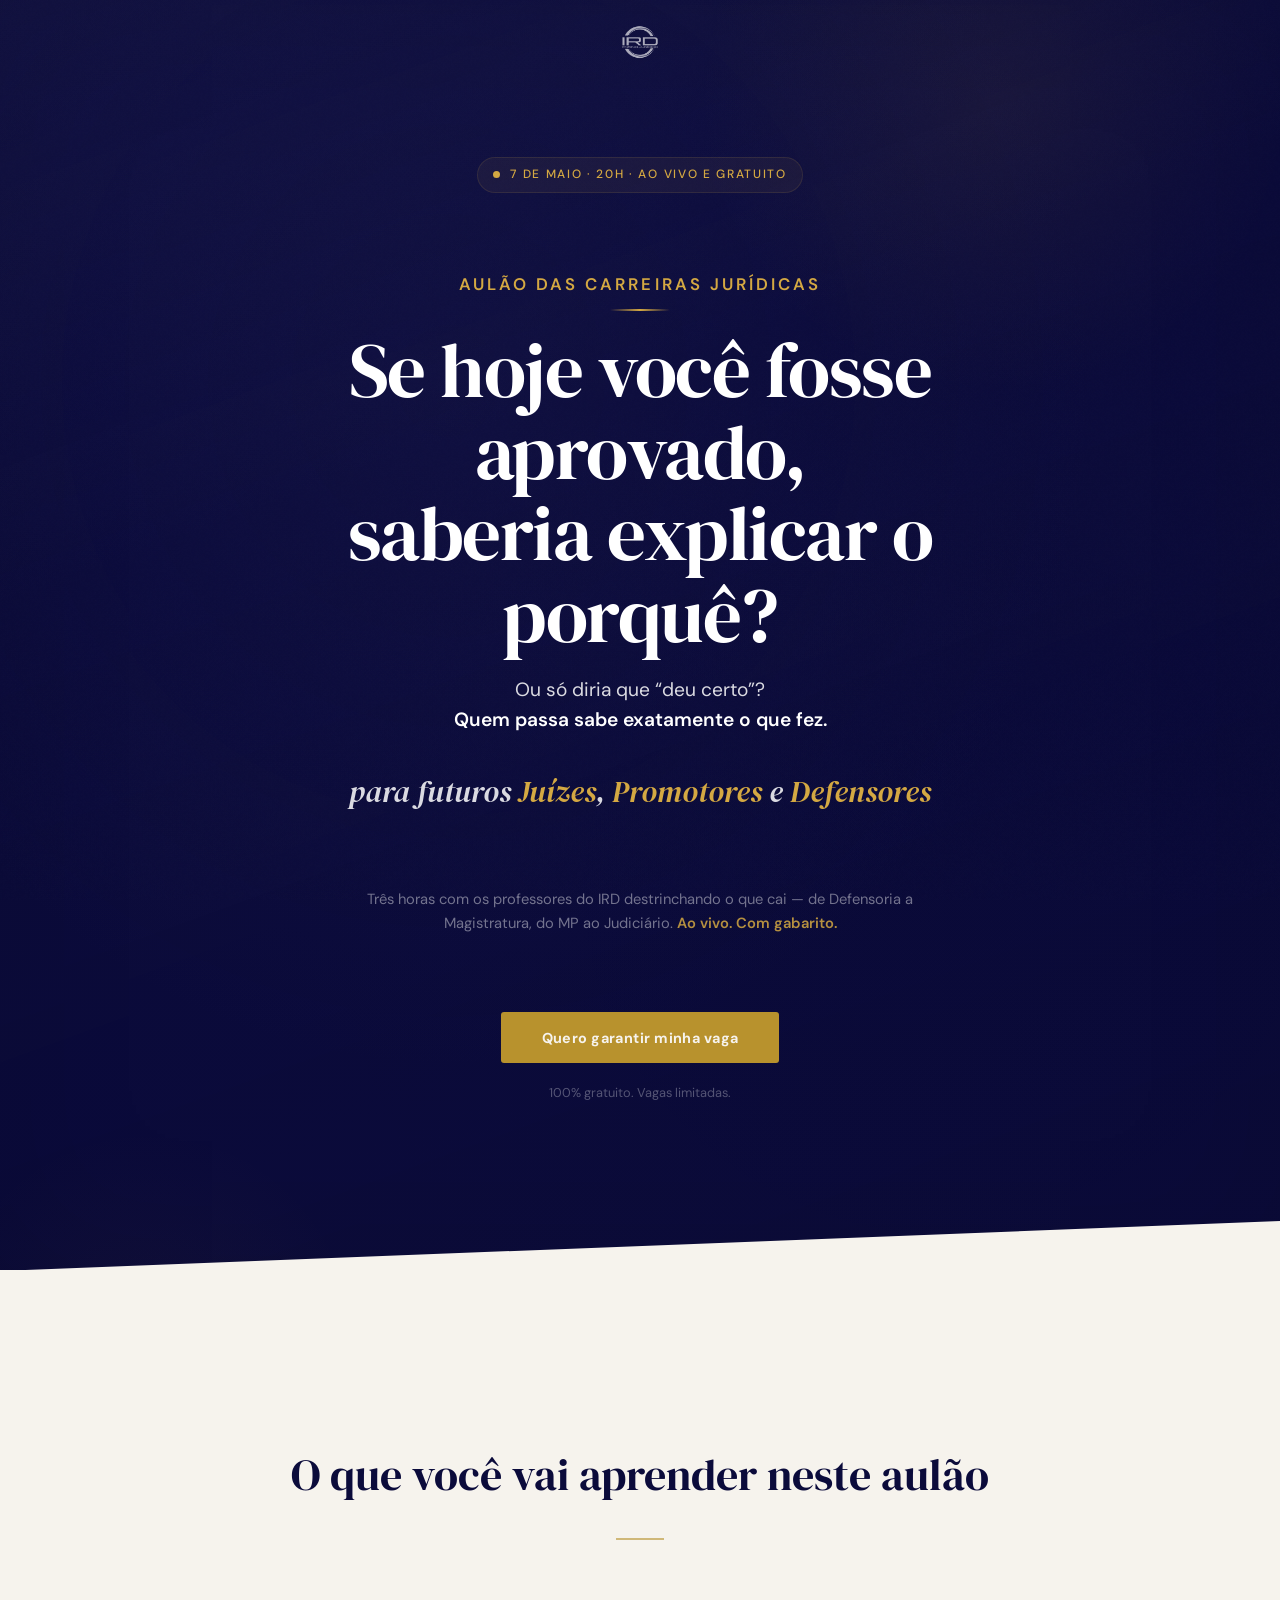
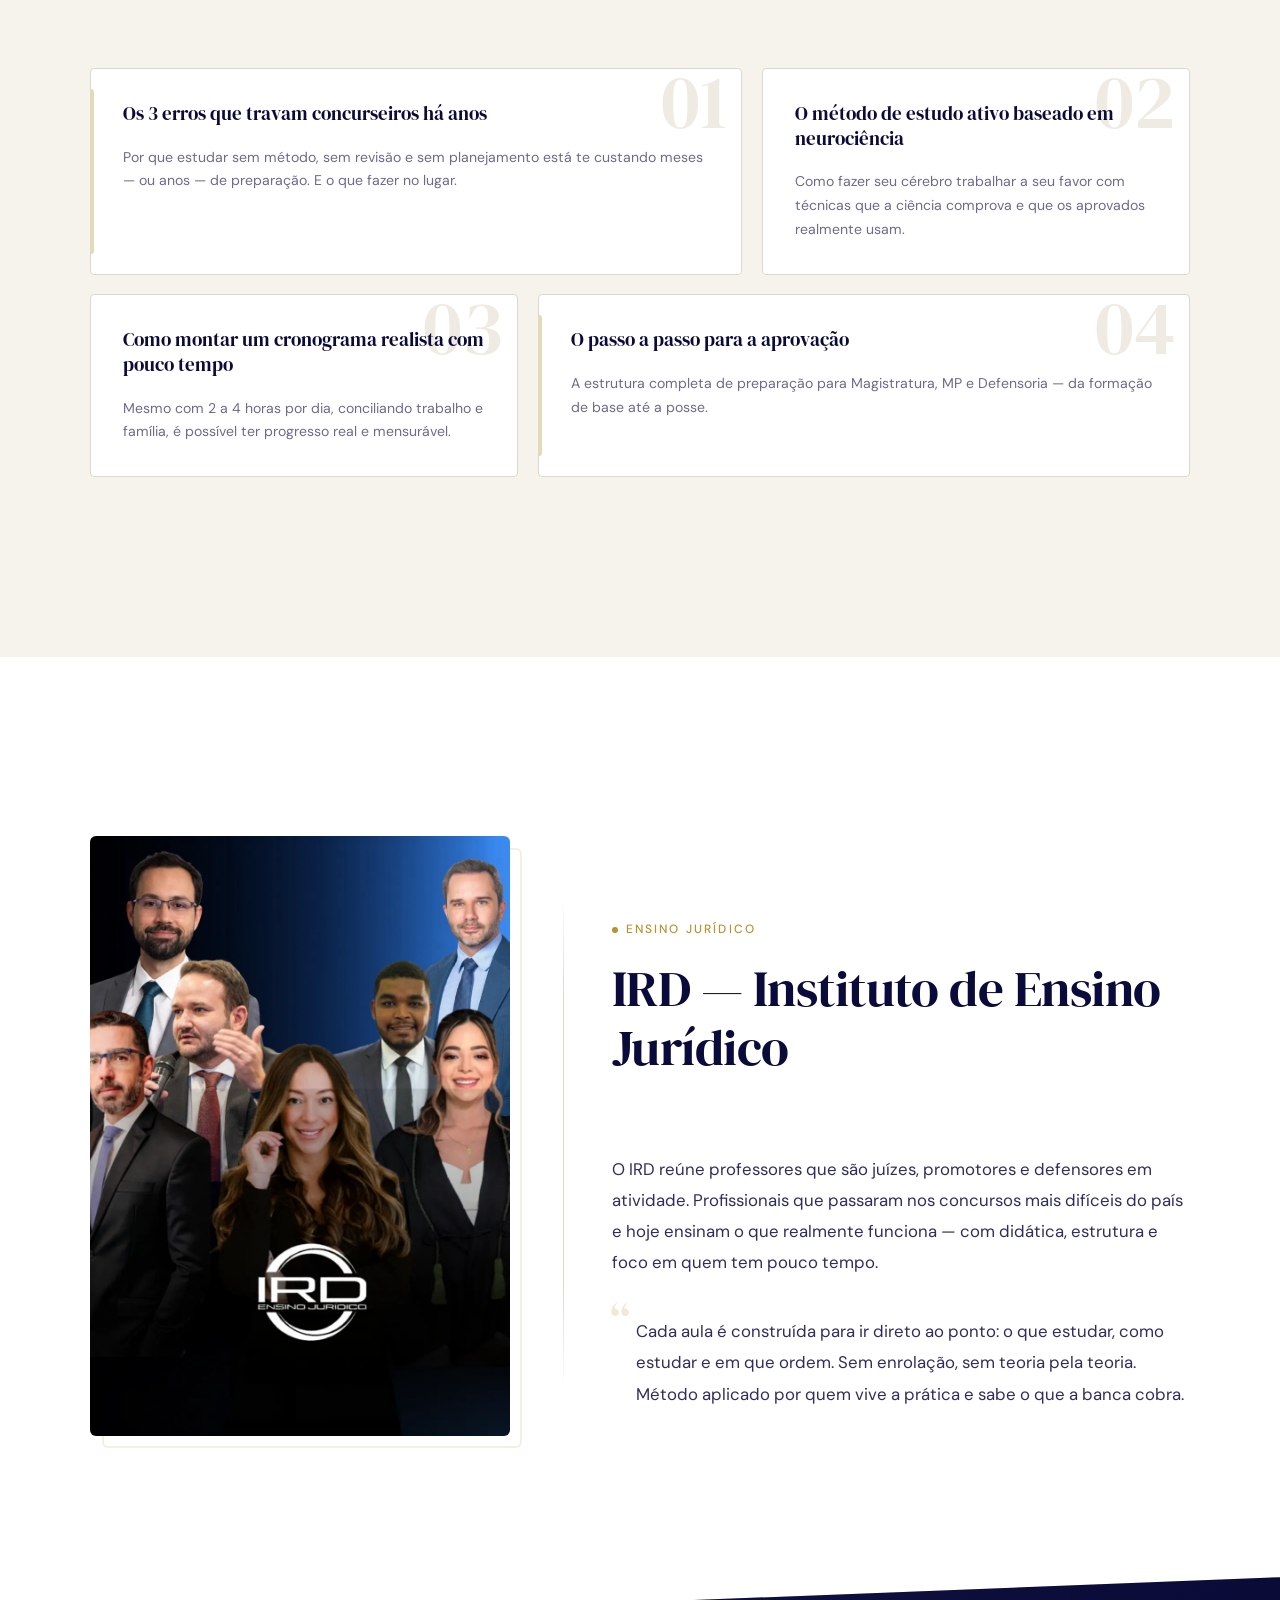
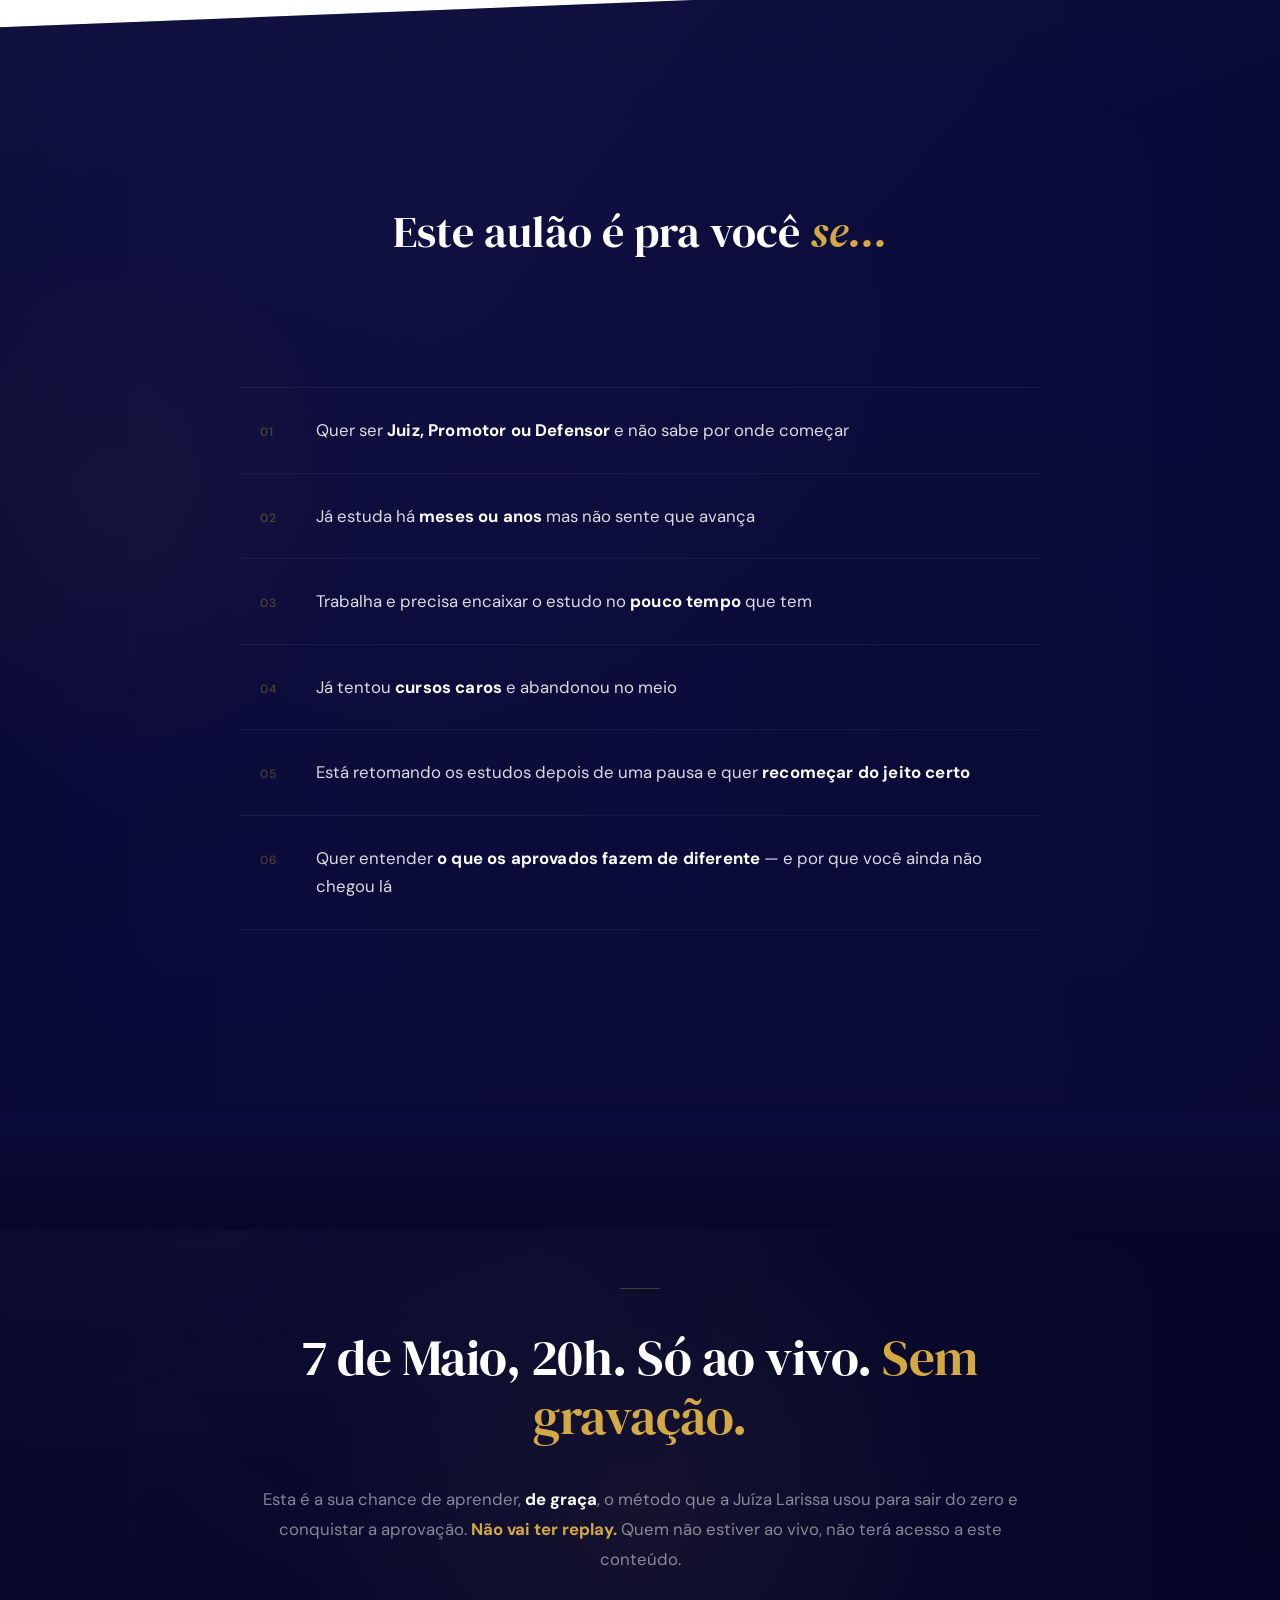
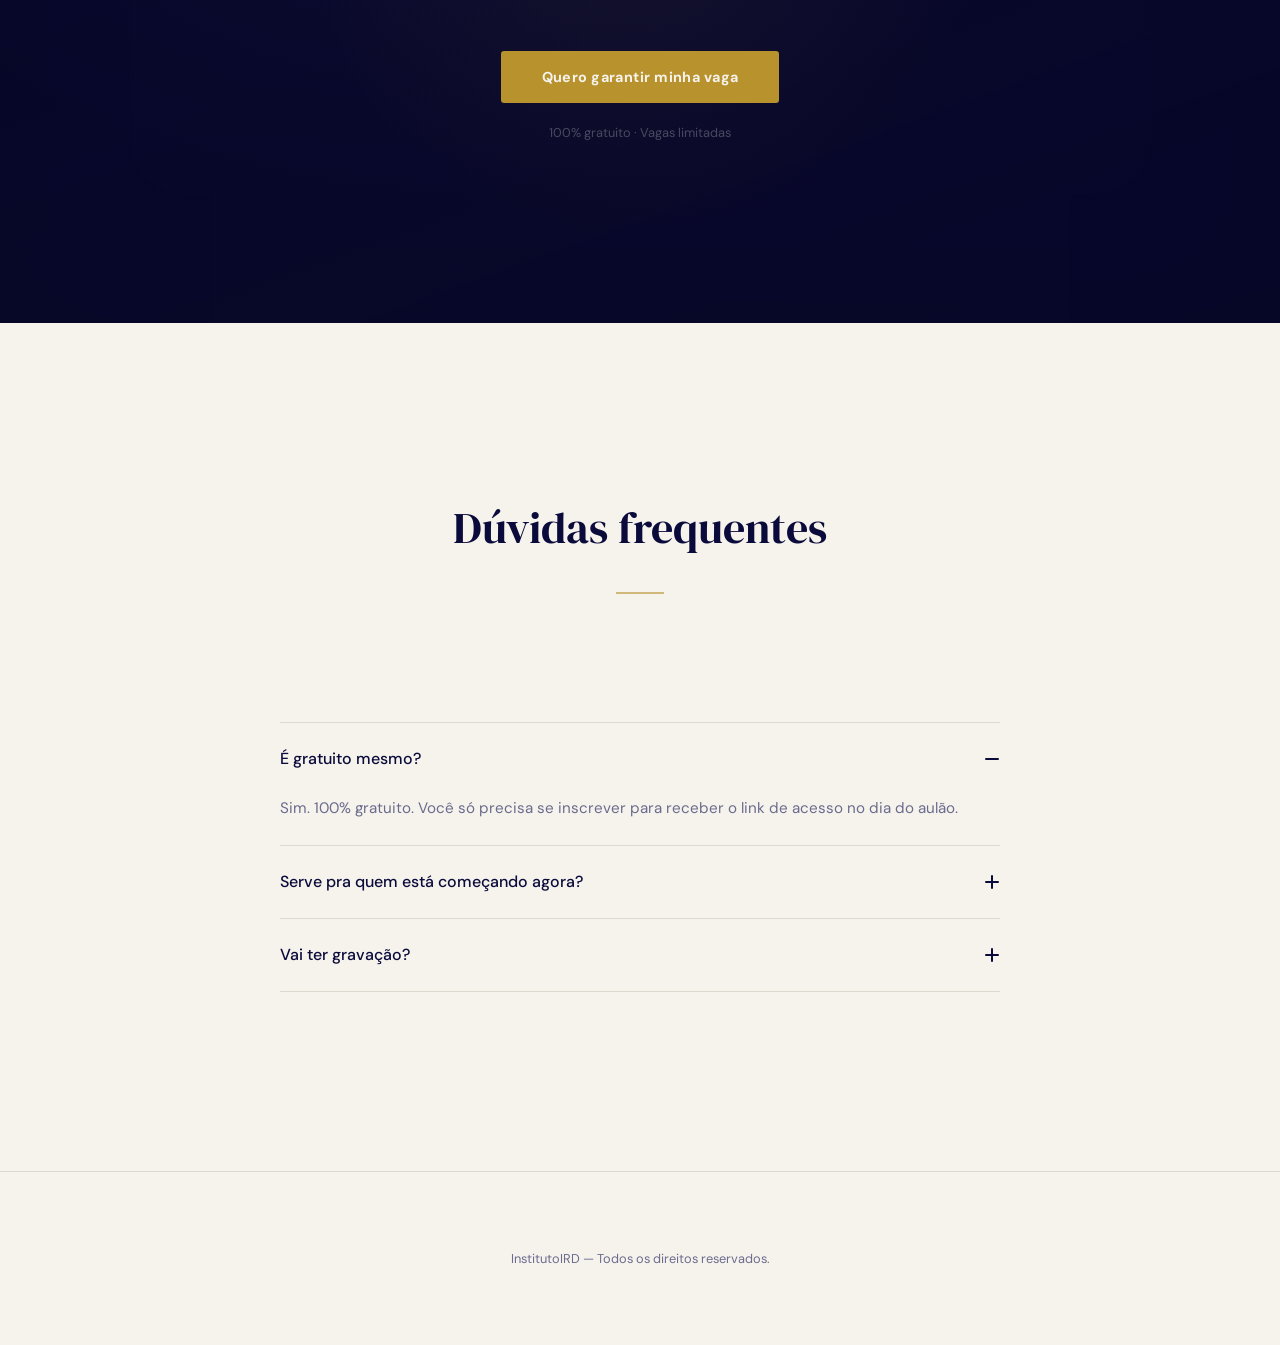
==== lp-aulao/index.html @ 23a6e1e1 "Renomeia aulao para 'Aulao das Carreiras Juridicas' e reescreve hero com copy provocativa" ====
<!DOCTYPE html>
<html lang="pt-BR">
<head>
  <meta charset="UTF-8">
  <meta name="viewport" content="width=device-width, initial-scale=1.0">
  <title>Aulão ao Vivo — Os 3 Erros que Travam sua Aprovação | IRD</title>
  <meta name="description" content="Aula ao vivo e gratuita com a Juíza Larissa Ribeiro. Descubra o método de estudo que te coloca no caminho da aprovação na Magistratura, MP e Defensoria.">

  <link rel="preconnect" href="https://fonts.googleapis.com">
  <link rel="preconnect" href="https://fonts.gstatic.com" crossorigin>
  <link rel="dns-prefetch" href="//connect.facebook.net">
  <link href="https://fonts.googleapis.com/css2?family=DM+Sans:opsz,wght@9..40,400;9..40,500;9..40,700&family=DM+Serif+Display&display=swap" rel="stylesheet">
  <link rel="stylesheet" href="style.css">
</head>
<body>

  <!-- Scroll progress bar -->
  <div class="scroll-progress" aria-hidden="true"></div>

  <!-- ========== HEADER ========== -->
  <header class="header">
    <div class="header__inner">
      <img src="logo.webp" alt="IRD Ensino Jurídico" class="header__logo" width="120" height="40">
    </div>
  </header>

  <!-- ========== HERO ========== -->
  <section class="hero" id="hero">
    <div class="hero__glow" aria-hidden="true"></div>
    <div class="hero__glow hero__glow--b" aria-hidden="true"></div>
    <div class="hero__inner">
      <div class="hero__content">
        <div class="hero__badge">
          <span class="hero__badge-live" aria-hidden="true"></span>
          7 de Maio &middot; 20h &middot; Ao vivo e gratuito
        </div>

        <p class="hero__pre">Aulão das Carreiras Jurídicas</p>
        <h1 class="hero__headline">Se hoje você fosse aprovado,<br>saberia explicar o porquê?</h1>
        <p class="hero__sub">Ou só diria que &ldquo;deu certo&rdquo;?<br><strong>Quem passa sabe exatamente o que fez.</strong></p>
        <p class="hero__careers">para futuros <strong>Juízes</strong>, <strong>Promotores</strong> e <strong>Defensores</strong></p>

        <p class="hero__promise">Três horas com os professores do IRD destrinchando o que cai — de Defensoria a Magistratura, do MP ao Judiciário. <strong>Ao vivo. Com gabarito.</strong></p>

        <div class="hero__cta-area">
          <button type="button" class="btn-cta" data-open-popup>Quero garantir minha vaga</button>
          <p class="hero__guarantee">100% gratuito. Vagas limitadas.</p>
        </div>
      </div>
    </div>
    <div class="hero__angle" aria-hidden="true"></div>
  </section>

  <!-- ========== O QUE VOCE VAI DESCOBRIR ========== -->
  <section class="descobrir" id="descobrir">
    <div class="descobrir__inner">
      <h2 class="descobrir__title js-reveal">O que você vai aprender neste aulão</h2>

      <div class="descobrir__grid">
        <article class="descobrir__card js-reveal" style="--delay:0s">
          <span class="descobrir__num" aria-hidden="true">01</span>
          <h3 class="descobrir__card-title">Os 3 erros que travam concurseiros há anos</h3>
          <p>Por que estudar sem método, sem revisão e sem planejamento está te custando meses — ou anos — de preparação. E o que fazer no lugar.</p>
        </article>

        <article class="descobrir__card js-reveal" style="--delay:.1s">
          <span class="descobrir__num" aria-hidden="true">02</span>
          <h3 class="descobrir__card-title">O método de estudo ativo baseado em neurociência</h3>
          <p>Como fazer seu cérebro trabalhar a seu favor com técnicas que a ciência comprova e que os aprovados realmente usam.</p>
        </article>

        <article class="descobrir__card js-reveal" style="--delay:.15s">
          <span class="descobrir__num" aria-hidden="true">03</span>
          <h3 class="descobrir__card-title">Como montar um cronograma realista com pouco tempo</h3>
          <p>Mesmo com 2 a 4 horas por dia, conciliando trabalho e família, é possível ter progresso real e mensurável.</p>
        </article>

        <article class="descobrir__card js-reveal" style="--delay:.25s">
          <span class="descobrir__num" aria-hidden="true">04</span>
          <h3 class="descobrir__card-title">O passo a passo para a aprovação</h3>
          <p>A estrutura completa de preparação para Magistratura, MP e Defensoria — da formação de base até a posse.</p>
        </article>
      </div>
    </div>
  </section>

  <!-- ========== PLATAFORMA IRD ========== -->
  <section class="autora" id="plataforma">
    <div class="autora__inner">
      <div class="autora__image-wrap autora__image-wrap--landscape js-reveal">
        <div class="autora__frame autora__frame--landscape" aria-hidden="true"></div>
        <img src="professores.webp" alt="Equipe de professores do IRD Ensino Jurídico" width="800" height="600" loading="lazy" decoding="async">
      </div>
      <div class="autora__content">
        <p class="autora__label js-reveal" style="--delay:.1s">
          <span class="autora__label-dot" aria-hidden="true"></span>
          Ensino Jurídico
        </p>
        <h2 class="autora__title js-reveal" style="--delay:.15s">IRD &mdash; Instituto de Ensino Jurídico</h2>
        <p class="autora__text js-reveal" style="--delay:.2s">O IRD reúne professores que são juízes, promotores e defensores em atividade. Profissionais que passaram nos concursos mais difíceis do país e hoje ensinam o que realmente funciona &mdash; com didática, estrutura e foco em quem tem pouco tempo.</p>
        <p class="autora__text autora__text--quote js-reveal" style="--delay:.3s">Cada aula é construída para ir direto ao ponto: o que estudar, como estudar e em que ordem. Sem enrolação, sem teoria pela teoria. Método aplicado por quem vive a prática e sabe o que a banca cobra.</p>
      </div>
    </div>
  </section>

  <!-- ========== PARA QUEM E ========== -->
  <section class="paraquem" id="paraquem">
    <div class="paraquem__glow" aria-hidden="true"></div>
    <div class="paraquem__inner">
      <h2 class="paraquem__title js-reveal">Este aulão é pra você <em>se...</em></h2>

      <div class="paraquem__list">
        <div class="paraquem__item js-reveal" style="--delay:0s">
          <span class="paraquem__num">01</span>
          <p>Quer ser <strong>Juiz, Promotor ou Defensor</strong> e não sabe por onde começar</p>
        </div>
        <div class="paraquem__item js-reveal" style="--delay:.08s">
          <span class="paraquem__num">02</span>
          <p>Já estuda há <strong>meses ou anos</strong> mas não sente que avança</p>
        </div>
        <div class="paraquem__item js-reveal" style="--delay:.16s">
          <span class="paraquem__num">03</span>
          <p>Trabalha e precisa encaixar o estudo no <strong>pouco tempo</strong> que tem</p>
        </div>
        <div class="paraquem__item js-reveal" style="--delay:.24s">
          <span class="paraquem__num">04</span>
          <p>Já tentou <strong>cursos caros</strong> e abandonou no meio</p>
        </div>
        <div class="paraquem__item js-reveal" style="--delay:.32s">
          <span class="paraquem__num">05</span>
          <p>Está retomando os estudos depois de uma pausa e quer <strong>recomeçar do jeito certo</strong></p>
        </div>
        <div class="paraquem__item js-reveal" style="--delay:.4s">
          <span class="paraquem__num">06</span>
          <p>Quer entender <strong>o que os aprovados fazem de diferente</strong> &mdash; e por que você ainda não chegou lá</p>
        </div>
      </div>
    </div>
  </section>

  <!-- ========== CTA FINAL ========== -->
  <section class="ctafinal" id="ctafinal">
    <div class="ctafinal__gradient" aria-hidden="true"></div>
    <div class="ctafinal__glow" aria-hidden="true"></div>
    <div class="ctafinal__inner">
      <div class="ctafinal__line" aria-hidden="true"></div>
      <h2 class="ctafinal__headline js-reveal">7 de Maio, 20h. Só ao vivo. <span>Sem gravação.</span></h2>
      <p class="ctafinal__text js-reveal" style="--delay:.1s">Esta é a sua chance de aprender, <strong>de graça</strong>, o método que a Juíza Larissa usou para sair do zero e conquistar a aprovação. <strong class="ctafinal__text--gold">Não vai ter replay.</strong> Quem não estiver ao vivo, não terá acesso a este conteúdo.</p>
      <div class="ctafinal__cta-area js-reveal" style="--delay:.2s">
        <button type="button" class="btn-cta" data-open-popup>Quero garantir minha vaga</button>
        <p class="ctafinal__sub">100% gratuito &middot; Vagas limitadas</p>
      </div>
    </div>
  </section>

  <!-- ========== FAQ ========== -->
  <section class="faq" id="faq">
    <div class="faq__inner">
      <h2 class="faq__title js-reveal">Dúvidas frequentes</h2>

      <div class="faq__list">
        <details class="faq__item js-reveal" open>
          <summary class="faq__question">
            <span>É gratuito mesmo?</span>
            <span class="faq__icon" aria-hidden="true"></span>
          </summary>
          <div class="faq__answer">
            <p>Sim. 100% gratuito. Você só precisa se inscrever para receber o link de acesso no dia do aulão.</p>
          </div>
        </details>

        <details class="faq__item js-reveal" style="--delay:.05s">
          <summary class="faq__question">
            <span>Serve pra quem está começando agora?</span>
            <span class="faq__icon" aria-hidden="true"></span>
          </summary>
          <div class="faq__answer">
            <p>Sim. O aulão foi pensado tanto para quem está começando do zero quanto para quem já estuda mas não vê progresso.</p>
          </div>
        </details>

        <details class="faq__item js-reveal" style="--delay:.1s">
          <summary class="faq__question">
            <span>Vai ter gravação?</span>
            <span class="faq__icon" aria-hidden="true"></span>
          </summary>
          <div class="faq__answer">
            <p>Não. O aulão será transmitido ao vivo pelo YouTube e não ficará disponível depois. Se você não assistir ao vivo, não terá acesso ao conteúdo.</p>
          </div>
        </details>
      </div>
    </div>
  </section>

  <!-- ========== RODAPE ========== -->
  <footer class="rodape">
    <div class="rodape__inner">
      <p>InstitutoIRD &mdash; Todos os direitos reservados.</p>
    </div>
  </footer>

  <!-- ========== POPUP DE INSCRIÇÃO ========== -->
  <div class="popup" id="popup" aria-hidden="true" role="dialog" aria-modal="true" aria-label="Inscrição no aulão">
    <div class="popup__overlay" data-close-popup></div>
    <div class="popup__card">
      <button class="popup__close" data-close-popup aria-label="Fechar">
        <svg width="24" height="24" viewBox="0 0 24 24" fill="none" stroke="currentColor" stroke-width="2" stroke-linecap="round"><line x1="18" y1="6" x2="6" y2="18"/><line x1="6" y1="6" x2="18" y2="18"/></svg>
      </button>

      <div class="popup__header">
        <div class="popup__header-line" aria-hidden="true"></div>
        <p class="popup__eyebrow">Aulão gratuito &mdash; 7 de Maio, 20h</p>
        <h3 class="popup__title">Garanta sua vaga</h3>
      </div>

      <div class="popup__body">
        <form class="popup__form" id="popupForm">
          <div class="popup__field">
            <label for="popup-nome">Nome</label>
            <input type="text" id="popup-nome" name="nome" placeholder="Seu nome completo" required autocomplete="name">
          </div>
          <div class="popup__field">
            <label for="popup-email">E-mail</label>
            <input type="email" id="popup-email" name="email" placeholder="seu@email.com" required autocomplete="email">
          </div>
          <div class="popup__field">
            <label for="popup-whatsapp">WhatsApp</label>
            <input type="tel" id="popup-whatsapp" name="whatsapp" placeholder="(00) 00000-0000" required autocomplete="tel">
          </div>
          <button type="submit" class="popup__cta" id="popupSubmit">Quero garantir minha vaga</button>
        </form>
        <p class="popup__note">100% gratuito. Suas informações estão seguras.</p>
      </div>
    </div>
  </div>

  <script src="script.js" defer></script>
  <script>
  /* Meta Pixel — load after interaction or idle */
  function loadFBPixel(){if(window._fbLoaded)return;window._fbLoaded=1;!function(f,b,e,v,n,t,s){if(f.fbq)return;n=f.fbq=function(){n.callMethod?n.callMethod.apply(n,arguments):n.queue.push(arguments)};if(!f._fbq)f._fbq=n;n.push=n;n.loaded=!0;n.version='2.0';n.queue=[];t=b.createElement(e);t.async=!0;t.src=v;s=b.getElementsByTagName(e)[0];s.parentNode.insertBefore(t,s)}(window,document,'script','https://connect.facebook.net/en_US/fbevents.js');fbq('init','1026349941870089');fbq('track','PageView')}
  ['scroll','click','touchstart'].forEach(function(e){document.addEventListener(e,loadFBPixel,{once:true,passive:true})})
  </script>
  <noscript><img height="1" width="1" style="display:none" src="https://www.facebook.com/tr?id=1026349941870089&ev=PageView&noscript=1"/></noscript>
</body>
</html>
---- lp-aulao/style.css ----
/* ========================================
   TOKENS
   ======================================== */
:root {
  --bg-cream:       #F6F3ED;
  --bg-beige:       #EFEBE3;
  --bg-white:       #FFFFFF;
  --bg-navy:        #0B0B3B;
  --bg-navy-deep:   #07072A;
  --navy:           #0B0B3B;
  --navy-soft:      #2E2E5E;
  --navy-muted:     #6B6B8D;
  --gold:           #B8922D;
  --gold-brand:     #D4A842;
  --gold-dark:      #9A7A24;
  --gold-light:     rgba(212, 168, 66, .12);
  --gold-glow:      rgba(184, 146, 45, .25);
  --border-warm:    #DDD8CE;
  --border-navy:    rgba(255, 255, 255, .08);
  --white:          #FFFFFF;
  --white-soft:     rgba(255, 255, 255, .85);
  --white-muted:    rgba(255, 255, 255, .5);

  --font-display: 'DM Serif Display', serif;
  --font-body:    'DM Sans', sans-serif;

  --space-xs:  clamp(.5rem, 1vw, .75rem);
  --space-sm:  clamp(.75rem, 1.5vw, 1.25rem);
  --space-md:  clamp(1.5rem, 3vw, 2.5rem);
  --space-lg:  clamp(3rem, 6vw, 5rem);
  --space-xl:  clamp(5rem, 10vw, 8rem);
  --space-2xl: clamp(7rem, 14vw, 12rem);
}


/* ========================================
   RESET & BASE
   ======================================== */
*, *::before, *::after { margin: 0; padding: 0; box-sizing: border-box; }

html {
  font-size: 16px;
  scroll-behavior: smooth;
  -webkit-font-smoothing: antialiased;
  -moz-osx-font-smoothing: grayscale;
}

body {
  font-family: var(--font-body);
  font-size: clamp(1.05rem, 1.3vw, 1.2rem);
  color: var(--navy);
  background: var(--bg-cream);
  line-height: 1.75;
  overflow-x: hidden;
}

/* Noise texture overlay */
body::after {
  content: '';
  position: fixed;
  inset: 0;
  background-image: url("data:image/svg+xml,%3Csvg viewBox='0 0 256 256' xmlns='http://www.w3.org/2000/svg'%3E%3Cfilter id='n'%3E%3CfeTurbulence type='fractalNoise' baseFrequency='.8' numOctaves='4' stitchTiles='stitch'/%3E%3C/filter%3E%3Crect width='100%25' height='100%25' filter='url(%23n)' opacity='.05'/%3E%3C/svg%3E");
  pointer-events: none;
  z-index: 9999;
  opacity: .3;
  mix-blend-mode: overlay;
}

img { max-width: 100%; display: block; }
a { text-decoration: none; color: inherit; }
strong { font-weight: 700; }

:focus-visible {
  outline: 2px solid var(--gold);
  outline-offset: 3px;
}

/* Scroll reveal */
.js-reveal {
  opacity: 0;
  transform: translateY(28px);
  transition:
    opacity .7s cubic-bezier(.16, 1, .3, 1) var(--delay, 0s),
    transform .7s cubic-bezier(.16, 1, .3, 1) var(--delay, 0s);
}
.js-reveal.is-visible {
  opacity: 1;
  transform: translateY(0);
}


/* ========================================
   SCROLL PROGRESS
   ======================================== */
.scroll-progress {
  position: fixed;
  top: 0;
  left: 0;
  right: 0;
  height: 2px;
  background: linear-gradient(90deg, var(--gold), var(--gold-brand));
  z-index: 100;
  transform-origin: left;
  transform: scaleX(var(--progress, 0));
  opacity: var(--progress-visible, 0);
  transition: opacity .3s ease;
}


/* ========================================
   SHARED: CTA BUTTON
   ======================================== */
.btn-cta {
  display: inline-block;
  font-family: var(--font-body);
  font-size: clamp(.9rem, 1.1vw, 1rem);
  font-weight: 700;
  letter-spacing: .03em;
  color: var(--bg-cream);
  background: var(--gold);
  border: none;
  padding: 1.15em 2.8em;
  border-radius: 3px;
  cursor: pointer;
  transition: background .3s ease, transform .3s ease, box-shadow .3s ease;
  animation: ctaPulse 4s ease-in-out infinite 3s;
}
.btn-cta:hover {
  background: var(--gold-dark);
  transform: translateY(-2px);
  box-shadow: 0 8px 30px var(--gold-glow);
  animation: none;
}
.btn-cta:active {
  transform: translateY(0);
  box-shadow: 0 4px 15px var(--gold-glow);
  animation: none;
}
@keyframes ctaPulse {
  0%, 100% { box-shadow: 0 0 0 0 rgba(184, 146, 45, .3); }
  50% { box-shadow: 0 0 0 8px rgba(184, 146, 45, 0); }
}


/* ========================================
   VELVET TEXTURE (navy sections)
   ======================================== */
.hero::before,
.paraquem::before,
.ctafinal::before {
  content: '';
  position: absolute;
  inset: 0;
  background:
    linear-gradient(160deg, rgba(46, 46, 94, .18) 0%, transparent 35%, rgba(7, 7, 42, .12) 100%),
    radial-gradient(ellipse at 35% 30%, rgba(46, 46, 94, .12) 0%, transparent 55%),
    radial-gradient(ellipse at 75% 70%, rgba(7, 7, 42, .1) 0%, transparent 50%);
  pointer-events: none;
  z-index: 0;
}

.hero,
.paraquem,
.ctafinal {
  box-shadow: inset 0 0 150px rgba(0, 0, 0, .1);
}


/* ========================================
   HEADER
   ======================================== */
.header {
  position: absolute;
  top: 0;
  left: 0;
  right: 0;
  z-index: 10;
  padding: 24px clamp(1.5rem, 5vw, 6rem);
}

.header__inner {
  max-width: 1360px;
  margin: 0 auto;
  display: flex;
  justify-content: center;
}

.header__logo {
  height: 36px;
  width: auto;
  display: block;
  filter: brightness(0) invert(1);
  opacity: .65;
  transition: opacity .3s ease;
}
.header__logo:hover { opacity: 1; }


/* ========================================
   HERO
   ======================================== */
.hero {
  background: var(--bg-navy);
  min-height: 100vh;
  min-height: 100dvh;
  display: flex;
  align-items: center;
  padding: calc(80px + var(--space-lg)) clamp(1.5rem, 5vw, 6rem) calc(var(--space-lg) + 50px);
  position: relative;
  overflow: hidden;
}

/* Ambient glows */
.hero__glow {
  position: absolute;
  top: -20%;
  right: -5%;
  width: 700px;
  height: 700px;
  background: radial-gradient(circle, rgba(184, 146, 45, .07) 0%, transparent 60%);
  pointer-events: none;
  animation: glowDrift 10s ease-in-out infinite;
  z-index: 0;
}
.hero__glow--b {
  top: auto;
  bottom: -25%;
  right: auto;
  left: -8%;
  width: 500px;
  height: 500px;
  background: radial-gradient(circle, rgba(184, 146, 45, .04) 0%, transparent 60%);
  animation-delay: -5s;
  animation-duration: 13s;
}
@keyframes glowDrift {
  0%, 100% { opacity: 1; transform: translate(0, 0); }
  50% { opacity: .6; transform: translate(-15px, 15px); }
}

/* Diagonal bottom */
.hero__angle {
  position: absolute;
  bottom: -1px;
  left: 0;
  right: 0;
  height: 50px;
  background: var(--bg-cream);
  clip-path: polygon(0 100%, 100% 0, 100% 100%);
  z-index: 1;
}

/* Layout — centered */
.hero__inner {
  max-width: 1360px;
  margin: 0 auto;
  width: 100%;
  position: relative;
  z-index: 1;
  text-align: center;
  display: flex;
  flex-direction: column;
  align-items: center;
}

.hero__content {
  max-width: 800px;
  display: flex;
  flex-direction: column;
  align-items: center;
}

.hero__badge {
  display: inline-flex;
  align-items: center;
  gap: 10px;
  font-size: .75rem;
  font-weight: 500;
  letter-spacing: .14em;
  text-transform: uppercase;
  color: var(--gold-brand);
  background: rgba(212, 168, 66, .06);
  border: 1px solid rgba(212, 168, 66, .12);
  padding: .55em 1.3em;
  border-radius: 100px;
  margin-bottom: var(--space-lg);
}

.hero__badge-live {
  width: 7px;
  height: 7px;
  background: var(--gold-brand);
  border-radius: 50%;
  flex-shrink: 0;
  animation: livePulse 2s ease-in-out infinite;
}
@keyframes livePulse {
  0%, 100% { box-shadow: 0 0 0 0 rgba(212, 168, 66, .5); }
  50% { box-shadow: 0 0 0 6px rgba(212, 168, 66, 0); }
}

.hero__pre {
  font-family: var(--font-body);
  font-size: clamp(.85rem, 1.4vw, 1.05rem);
  font-weight: 600;
  text-transform: uppercase;
  color: var(--gold-brand);
  margin-bottom: var(--space-sm);
  letter-spacing: .18em;
  position: relative;
  padding-bottom: var(--space-xs);
}

.hero__pre::after {
  content: '';
  position: absolute;
  bottom: 0;
  left: 50%;
  transform: translateX(-50%);
  width: 60px;
  height: 2px;
  background: linear-gradient(90deg, transparent, var(--gold-brand), transparent);
}

.hero__headline {
  font-family: var(--font-display);
  font-size: clamp(2.8rem, 6vw, 5rem);
  font-weight: 400;
  line-height: 1.06;
  letter-spacing: -.02em;
  color: var(--white);
  margin-bottom: var(--space-sm);
}

.hero__careers {
  font-family: var(--font-display);
  font-size: clamp(1.25rem, 2.5vw, 1.85rem);
  font-weight: 400;
  font-style: italic;
  line-height: 1.3;
  color: var(--white-soft);
  margin-bottom: var(--space-lg);
}
.hero__careers strong {
  color: var(--gold-brand);
  font-weight: 400;
}

.hero__author {
  font-size: clamp(.95rem, 1.3vw, 1.15rem);
  line-height: 1.6;
  color: var(--white-muted);
  margin-bottom: var(--space-xs);
}
.hero__author strong {
  color: var(--white);
  font-weight: 700;
}

.hero__sub {
  font-size: clamp(1.05rem, 1.5vw, 1.3rem);
  line-height: 1.55;
  color: var(--white-soft);
  max-width: 620px;
  margin: 0 auto var(--space-md);
}
.hero__sub strong {
  color: var(--white);
  font-weight: 600;
}

.hero__promise {
  font-size: clamp(.9rem, 1.15vw, 1rem);
  line-height: 1.6;
  color: var(--white-muted);
  max-width: 560px;
  margin: 0 auto var(--space-lg);
  opacity: .85;
}
.hero__promise strong {
  color: var(--gold-brand);
  font-weight: 600;
}

.hero__cta-area {
  margin-bottom: var(--space-md);
}
.hero__guarantee {
  margin-top: var(--space-sm);
  font-size: .8rem;
  color: var(--white-muted);
  opacity: .6;
}


/* ========================================
   DESCOBRIR
   ======================================== */
.descobrir {
  background: var(--bg-cream);
  padding: var(--space-2xl) clamp(1.5rem, 5vw, 6rem);
  position: relative;
}

.descobrir__inner {
  max-width: 1100px;
  margin: 0 auto;
}

.descobrir__title {
  font-family: var(--font-display);
  font-size: clamp(1.75rem, 3.5vw, 2.75rem);
  font-weight: 400;
  line-height: 1.2;
  color: var(--navy);
  text-align: center;
  margin-bottom: var(--space-xl);
  position: relative;
  padding-bottom: var(--space-md);
}
.descobrir__title::after {
  content: '';
  position: absolute;
  bottom: 0;
  left: 50%;
  transform: translateX(-50%);
  width: 48px;
  height: 2px;
  background: var(--gold);
  opacity: .6;
}

.descobrir__grid {
  display: grid;
  grid-template-columns: repeat(5, 1fr);
  gap: clamp(1rem, 1.5vw, 1.25rem);
}

.descobrir__card:nth-child(1) { grid-column: 1 / 4; }
.descobrir__card:nth-child(2) { grid-column: 4 / 6; }
.descobrir__card:nth-child(3) { grid-column: 1 / 3; }
.descobrir__card:nth-child(4) { grid-column: 3 / 6; }

.descobrir__card {
  background: var(--bg-white);
  border: 1px solid var(--border-warm);
  border-radius: 4px;
  padding: clamp(1.5rem, 2.5vw, 2.25rem);
  position: relative;
  overflow: hidden;
  transition: transform .4s cubic-bezier(.16, 1, .3, 1), box-shadow .4s ease;
}
.descobrir__card:hover {
  transform: translateY(-4px);
  box-shadow: 0 16px 48px rgba(11, 11, 59, .06);
}

.descobrir__num {
  font-family: var(--font-display);
  font-size: clamp(4rem, 6vw, 5.5rem);
  color: var(--bg-beige);
  line-height: 1;
  position: absolute;
  top: -6px;
  right: 14px;
  pointer-events: none;
  user-select: none;
}

.descobrir__card-title {
  font-family: var(--font-display);
  font-size: clamp(1.12rem, 1.5vw, 1.3rem);
  font-weight: 400;
  line-height: 1.3;
  color: var(--navy);
  margin-bottom: var(--space-sm);
  position: relative;
  z-index: 1;
}
.descobrir__card p {
  font-size: clamp(.88rem, 1.1vw, 1rem);
  line-height: 1.7;
  color: var(--navy-muted);
  position: relative;
  z-index: 1;
}

.descobrir__card:nth-child(1)::after,
.descobrir__card:nth-child(4)::after {
  content: '';
  position: absolute;
  top: 20px; left: 0; bottom: 20px;
  width: 3px;
  background: var(--gold);
  border-radius: 0 3px 3px 0;
  opacity: .35;
}


/* ========================================
   AUTORA
   ======================================== */
.autora {
  background: var(--bg-white);
  padding: var(--space-2xl) clamp(1.5rem, 5vw, 6rem);
  position: relative;
}

.autora__inner {
  max-width: 1100px;
  margin: 0 auto;
  display: grid;
  grid-template-columns: 1fr 1.3fr;
  gap: clamp(3rem, 6vw, 5rem);
  align-items: start;
  position: relative;
}

.autora__inner::after {
  content: '';
  position: absolute;
  left: 43%;
  top: 10%;
  bottom: 10%;
  width: 1px;
  background: linear-gradient(to bottom, transparent, var(--border-warm) 20%, var(--border-warm) 80%, transparent);
  pointer-events: none;
}

.autora__image-wrap {
  position: sticky;
  top: calc(50vh - 200px);
  align-self: start;
  max-width: 420px;
}
.autora__image-wrap img {
  width: 100%;
  aspect-ratio: 4 / 5;
  object-fit: cover;
  border-radius: 6px 6px 80px 6px;
  position: relative;
  z-index: 1;
  transition: transform .6s cubic-bezier(.16, 1, .3, 1);
}
.autora__image-wrap--landscape img {
  aspect-ratio: 4 / 3;
  border-radius: 6px;
}
.autora__image-wrap:hover img { transform: scale(1.03); }

.autora__frame {
  position: absolute;
  top: 12px; left: 12px; right: -12px; bottom: -12px;
  border: 2px solid var(--gold);
  border-radius: 6px 6px 80px 6px;
  opacity: .15;
  pointer-events: none;
}
.autora__frame--landscape {
  border-radius: 6px;
}

.autora__content { padding-top: var(--space-lg); }

.autora__label {
  display: inline-flex;
  align-items: center;
  gap: 8px;
  font-size: clamp(.75rem, .9vw, .85rem);
  font-weight: 500;
  letter-spacing: .18em;
  text-transform: uppercase;
  color: var(--gold);
  margin-bottom: var(--space-sm);
}
.autora__label-dot {
  width: 6px; height: 6px;
  background: var(--gold);
  border-radius: 50%;
  flex-shrink: 0;
}

.autora__title {
  font-family: var(--font-display);
  font-size: clamp(2rem, 4vw, 3.25rem);
  font-weight: 400;
  line-height: 1.15;
  letter-spacing: -.01em;
  color: var(--navy);
  margin-bottom: var(--space-lg);
}

.autora__text {
  font-size: clamp(1.05rem, 1.3vw, 1.2rem);
  line-height: 1.85;
  color: var(--navy-soft);
  margin-bottom: var(--space-md);
}
.autora__text--quote {
  position: relative;
  padding-left: 1.5rem;
}
.autora__text--quote::before {
  content: '\201C';
  font-family: var(--font-display);
  font-size: 3rem;
  color: var(--gold);
  opacity: .2;
  position: absolute;
  top: -.4em;
  left: -.1rem;
  line-height: 1;
}


/* ========================================
   PARA QUEM
   ======================================== */
.paraquem {
  background: var(--bg-navy);
  clip-path: polygon(0 50px, 100% 0, 100% 100%, 0 100%);
  margin-top: -50px;
  padding: calc(var(--space-2xl) + 50px) clamp(1.5rem, 5vw, 6rem) var(--space-2xl);
  position: relative;
  overflow: hidden;
}

.paraquem__glow {
  position: absolute;
  top: 20%; left: -15%;
  width: 600px; height: 600px;
  background: radial-gradient(circle, rgba(184, 146, 45, .05) 0%, transparent 60%);
  pointer-events: none;
  animation: glowDrift 12s ease-in-out infinite;
  z-index: 0;
}

.paraquem__inner {
  max-width: 760px;
  margin: 0 auto;
  position: relative;
  z-index: 1;
}

.paraquem__title {
  font-family: var(--font-display);
  font-size: clamp(1.75rem, 3.5vw, 2.75rem);
  font-weight: 400;
  line-height: 1.2;
  color: var(--white);
  text-align: center;
  margin-bottom: var(--space-xl);
}
.paraquem__title em {
  font-style: italic;
  color: var(--gold-brand);
}

.paraquem__list {
  display: flex;
  flex-direction: column;
}
.paraquem__item {
  display: grid;
  grid-template-columns: 40px 1fr;
  gap: 16px;
  align-items: baseline;
  padding: 28px 20px;
  margin: 0 -20px;
  border-bottom: 1px solid rgba(255, 255, 255, .06);
  transition: background .3s ease;
}
.paraquem__item:first-child {
  border-top: 1px solid rgba(255, 255, 255, .06);
}
.paraquem__item:hover {
  background: rgba(255, 255, 255, .02);
}

.paraquem__num {
  font-size: .75rem;
  font-weight: 500;
  letter-spacing: .08em;
  color: var(--gold);
  opacity: .4;
  transition: opacity .3s ease;
}
.paraquem__item:hover .paraquem__num { opacity: .7; }

.paraquem__item p {
  font-size: clamp(1.05rem, 1.3vw, 1.18rem);
  line-height: 1.7;
  color: var(--white-soft);
}
.paraquem__item strong {
  color: var(--white);
  font-weight: 700;
  letter-spacing: .01em;
}


/* ========================================
   CTA FINAL
   ======================================== */
.ctafinal {
  background: var(--bg-navy-deep);
  padding: var(--space-2xl) clamp(1.5rem, 5vw, 6rem);
  position: relative;
  overflow: hidden;
}

.ctafinal__gradient {
  position: absolute;
  top: 0; left: 0; right: 0;
  height: 120px;
  background: linear-gradient(var(--bg-navy), var(--bg-navy-deep));
  pointer-events: none;
}
.ctafinal__glow {
  position: absolute;
  top: 50%; left: 50%;
  transform: translate(-50%, -50%);
  width: 800px; height: 800px;
  background: radial-gradient(circle, rgba(184, 146, 45, .06) 0%, transparent 60%);
  pointer-events: none;
  animation: ctaGlow 15s ease-in-out infinite;
  z-index: 0;
}
@keyframes ctaGlow {
  0%, 100% { opacity: 1; transform: translate(-50%, -50%) scale(1); }
  50% { opacity: .5; transform: translate(-50%, -50%) scale(1.15); }
}

.ctafinal__inner {
  max-width: 760px;
  margin: 0 auto;
  text-align: center;
  position: relative;
  z-index: 1;
}

.ctafinal__line {
  width: 40px; height: 1px;
  background: var(--gold);
  opacity: .35;
  margin: 0 auto var(--space-md);
}

.ctafinal__headline {
  font-family: var(--font-display);
  font-size: clamp(2rem, 4vw, 3.25rem);
  font-weight: 400;
  line-height: 1.15;
  letter-spacing: -.01em;
  color: var(--white);
  margin-bottom: var(--space-md);
}
.ctafinal__headline span { color: var(--gold-brand); }

.ctafinal__text {
  font-size: clamp(1.05rem, 1.3vw, 1.2rem);
  line-height: 1.8;
  color: var(--white-muted);
  margin-bottom: var(--space-lg);
}
.ctafinal__text strong { color: var(--white); }
.ctafinal__text--gold { color: var(--gold-brand) !important; }

.ctafinal__cta-area { display: flex; flex-direction: column; align-items: center; }
.ctafinal__sub {
  margin-top: var(--space-sm);
  font-size: .8rem;
  color: var(--white-muted);
  opacity: .5;
}


/* ========================================
   FAQ
   ======================================== */
.faq {
  background: var(--bg-cream);
  padding: var(--space-2xl) clamp(1.5rem, 5vw, 6rem);
}

.faq__inner {
  max-width: 720px;
  margin: 0 auto;
}

.faq__title {
  font-family: var(--font-display);
  font-size: clamp(1.75rem, 3.5vw, 2.75rem);
  font-weight: 400;
  line-height: 1.2;
  color: var(--navy);
  text-align: center;
  margin-bottom: var(--space-xl);
  position: relative;
  padding-bottom: var(--space-md);
}
.faq__title::after {
  content: '';
  position: absolute;
  bottom: 0; left: 50%;
  transform: translateX(-50%);
  width: 48px; height: 2px;
  background: var(--gold);
  opacity: .6;
}

.faq__item {
  border-bottom: 1px solid var(--border-warm);
}
.faq__item:first-child {
  border-top: 1px solid var(--border-warm);
}

.faq__question {
  display: flex;
  align-items: center;
  justify-content: space-between;
  gap: 16px;
  padding: 24px 0;
  cursor: pointer;
  list-style: none;
  font-size: clamp(1rem, 1.2vw, 1.12rem);
  font-weight: 500;
  line-height: 1.5;
  color: var(--navy);
}
.faq__question::-webkit-details-marker { display: none; }

.faq__question span:first-child { position: relative; }
.faq__question span:first-child::after {
  content: '';
  position: absolute;
  bottom: -2px; left: 0;
  width: 0; height: 1px;
  background: var(--gold);
  transition: width .4s cubic-bezier(.16, 1, .3, 1);
}
.faq__question:hover span:first-child::after { width: 100%; }

.faq__icon {
  width: 16px; height: 16px;
  flex-shrink: 0;
  position: relative;
}
.faq__icon::before,
.faq__icon::after {
  content: '';
  position: absolute;
  top: 50%; left: 50%;
  background: var(--navy);
  border-radius: 1px;
}
.faq__icon::before {
  width: 14px; height: 2px;
  transform: translate(-50%, -50%);
}
.faq__icon::after {
  width: 2px; height: 14px;
  transform: translate(-50%, -50%);
  transition: transform .4s cubic-bezier(.16, 1, .3, 1), opacity .4s ease;
}
.faq__item[open] .faq__icon::after {
  transform: translate(-50%, -50%) rotate(90deg);
  opacity: 0;
}

.faq__answer {
  overflow: hidden;
  transition: max-height .5s cubic-bezier(.16, 1, .3, 1);
}
.faq__answer p {
  padding-bottom: 24px;
  font-size: clamp(.95rem, 1.1vw, 1.05rem);
  line-height: 1.75;
  color: var(--navy-muted);
}


/* ========================================
   RODAPE
   ======================================== */
.rodape {
  background: var(--bg-cream);
  padding: var(--space-lg) clamp(1.5rem, 5vw, 6rem);
  border-top: 1px solid var(--border-warm);
}
.rodape__inner {
  max-width: 1360px;
  margin: 0 auto;
  text-align: center;
}
.rodape__inner p {
  font-size: .8rem;
  line-height: 1.5;
  color: var(--navy-muted);
}


/* ========================================
   POPUP
   ======================================== */
.popup {
  position: fixed;
  inset: 0;
  z-index: 1000;
  display: flex;
  align-items: center;
  justify-content: center;
  padding: 24px;
  opacity: 0;
  visibility: hidden;
  transition: opacity .35s ease, visibility .35s ease;
}
.popup.is-open {
  opacity: 1;
  visibility: visible;
}

.popup__overlay {
  position: absolute;
  inset: 0;
  background: rgba(7, 7, 42, .75);
  backdrop-filter: blur(4px);
  -webkit-backdrop-filter: blur(4px);
  cursor: pointer;
}

.popup__card {
  position: relative;
  background: var(--bg-cream);
  border-radius: 8px;
  width: 100%;
  max-width: 440px;
  padding: clamp(2rem, 3vw, 2.75rem);
  box-shadow:
    0 32px 80px rgba(0, 0, 0, .35),
    0 4px 20px rgba(0, 0, 0, .2);
  transform: translateY(20px) scale(.97);
  transition: transform .4s cubic-bezier(.16, 1, .3, 1);
}
.popup.is-open .popup__card {
  transform: translateY(0) scale(1);
}

.popup__close {
  position: absolute;
  top: 16px; right: 16px;
  width: 36px; height: 36px;
  display: flex;
  align-items: center;
  justify-content: center;
  background: none;
  border: none;
  color: var(--navy-muted);
  cursor: pointer;
  border-radius: 50%;
  transition: background .2s ease, color .2s ease;
}
.popup__close:hover {
  background: var(--bg-beige);
  color: var(--navy);
}

.popup__header {
  text-align: center;
  margin-bottom: var(--space-md);
}

.popup__header-line {
  width: 40px; height: 3px;
  background: linear-gradient(90deg, var(--gold), var(--gold-brand));
  border-radius: 2px;
  margin: 0 auto var(--space-sm);
}

.popup__eyebrow {
  font-size: .75rem;
  font-weight: 500;
  letter-spacing: .12em;
  text-transform: uppercase;
  color: var(--navy-muted);
  margin-bottom: 8px;
}

.popup__title {
  font-family: var(--font-display);
  font-size: clamp(1.5rem, 2vw, 1.75rem);
  color: var(--navy);
}

/* Popup form */
.popup__field { margin-bottom: 14px; }

.popup__field label {
  display: block;
  font-size: .72rem;
  font-weight: 500;
  letter-spacing: .06em;
  text-transform: uppercase;
  color: var(--navy-muted);
  margin-bottom: 5px;
  transition: color .2s ease, transform .2s ease;
}
.popup__field:has(input:focus) label {
  color: var(--gold);
  transform: translateY(-2px);
}

.popup__field input {
  display: block;
  width: 100%;
  font-family: var(--font-body);
  font-size: .95rem;
  color: var(--navy);
  background: var(--bg-white);
  border: 1px solid var(--border-warm);
  border-radius: 3px;
  padding: .8em 1em;
  transition: border-color .2s ease, box-shadow .2s ease;
}
.popup__field input::placeholder {
  color: var(--navy-muted);
  opacity: .4;
}
.popup__field input:focus {
  outline: none;
  border-color: var(--gold);
  box-shadow: 0 0 0 3px var(--gold-light);
}

.popup__cta {
  display: block;
  width: 100%;
  font-family: var(--font-body);
  font-size: .95rem;
  font-weight: 700;
  letter-spacing: .03em;
  color: var(--bg-cream);
  background: var(--gold);
  border: none;
  padding: 1.1em;
  border-radius: 3px;
  cursor: pointer;
  margin-top: var(--space-sm);
  transition: background .3s ease, transform .3s ease, box-shadow .3s ease;
}
.popup__cta:hover {
  background: var(--gold-dark);
  transform: translateY(-2px);
  box-shadow: 0 8px 24px var(--gold-glow);
}
.popup__cta:active {
  transform: translateY(0);
}
.popup__cta:disabled {
  opacity: .6;
  cursor: not-allowed;
  transform: none;
  box-shadow: none;
}

.popup__note {
  text-align: center;
  font-size: .75rem;
  color: var(--navy-muted);
  margin-top: 12px;
}

/* Success state */
.popup__success {
  text-align: center;
  padding: var(--space-md) 0;
  display: none;
}
.popup__success.is-visible { display: block; }
.popup__success-icon {
  width: 56px; height: 56px;
  margin: 0 auto var(--space-sm);
  border-radius: 50%;
  background: var(--gold-light);
  display: flex;
  align-items: center;
  justify-content: center;
  color: var(--gold);
}
.popup__success h4 {
  font-family: var(--font-display);
  font-size: 1.3rem;
  color: var(--navy);
  margin-bottom: 8px;
}
.popup__success p {
  font-size: .95rem;
  color: var(--navy-muted);
  line-height: 1.6;
}

/* Body lock when popup is open */
body.popup-open { overflow: hidden; }


/* ========================================
   RESPONSIVE
   ======================================== */

@media (max-width: 1024px) {
  .descobrir__grid { grid-template-columns: 1fr 1fr; }
  .descobrir__card:nth-child(1),
  .descobrir__card:nth-child(2),
  .descobrir__card:nth-child(3),
  .descobrir__card:nth-child(4) { grid-column: auto; }

  .autora__inner { grid-template-columns: 1fr; text-align: center; }
  .autora__inner::after { display: none; }
  .autora__image-wrap { position: static; max-width: 360px; margin: 0 auto; }
  .autora__frame { display: none; }
  .autora__content { padding-top: var(--space-md); }
  .autora__text--quote { padding-left: 0; }
  .autora__text--quote::before { display: none; }

  .paraquem__inner { max-width: 620px; }
  .ctafinal__inner { max-width: 600px; }
}

@media (max-width: 600px) {
  .hero {
    padding-top: calc(70px + var(--space-md));
    padding-bottom: calc(var(--space-md) + 40px);
  }
  .hero__pre { font-size: clamp(1.1rem, 5vw, 1.4rem); }
  .hero__headline { font-size: clamp(2rem, 8vw, 2.75rem); }
  .hero__careers { font-size: clamp(1rem, 4.5vw, 1.3rem); margin-bottom: var(--space-md); }
  .hero__author { font-size: clamp(.85rem, 3.5vw, 1rem); }
  .hero__sub { font-size: clamp(.88rem, 3.5vw, 1rem); }
  .hero__angle { height: 35px; }
  .hero__badge { font-size: .65rem; padding: .5em 1em; }

  .btn-cta { width: 100%; text-align: center; padding: 1.1em 1.5em; font-size: .9rem; }

  .descobrir__grid { grid-template-columns: 1fr; }
  .descobrir__card:nth-child(1),
  .descobrir__card:nth-child(2),
  .descobrir__card:nth-child(3),
  .descobrir__card:nth-child(4) { grid-column: auto; }

  .autora__image-wrap { max-width: 100%; }
  .autora__image-wrap--landscape { max-width: 100%; }
  .autora__image-wrap img { border-radius: 6px 6px 60px 6px; }
  .autora__image-wrap--landscape img { border-radius: 6px; }
  .autora__title { font-size: clamp(1.5rem, 5vw, 2rem); }

  .paraquem { clip-path: polygon(0 35px, 100% 0, 100% 100%, 0 100%); padding-top: calc(var(--space-2xl) + 35px); }
  .paraquem__title { font-size: clamp(1.5rem, 6vw, 2rem); }
  .paraquem__item { grid-template-columns: 1fr; gap: 6px; padding: 20px 16px; margin: 0 -16px; }
  .paraquem__num { font-size: .7rem; }

  .ctafinal__headline { font-size: clamp(1.5rem, 5.5vw, 1.85rem); }
  .ctafinal__text { font-size: clamp(.9rem, 3.5vw, 1rem); }
  .ctafinal__gradient { height: 80px; }

  .faq__title { font-size: clamp(1.5rem, 5vw, 2rem); }
  .faq__question { padding: 20px 0; font-size: clamp(.9rem, 3.5vw, 1rem); }
  .faq__answer p { padding-bottom: 20px; font-size: clamp(.85rem, 3.2vw, .95rem); }

  .popup { padding: 16px; }
  .popup__card { padding: clamp(1.5rem, 5vw, 2rem); border-radius: 6px; }
  .popup__title { font-size: 1.3rem; }
  .popup__field input { font-size: 16px; }
}

/* Reduced motion */
@media (prefers-reduced-motion: reduce) {
  *, *::before, *::after {
    animation-duration: 0.01ms !important;
    transition-duration: 0.01ms !important;
  }
}
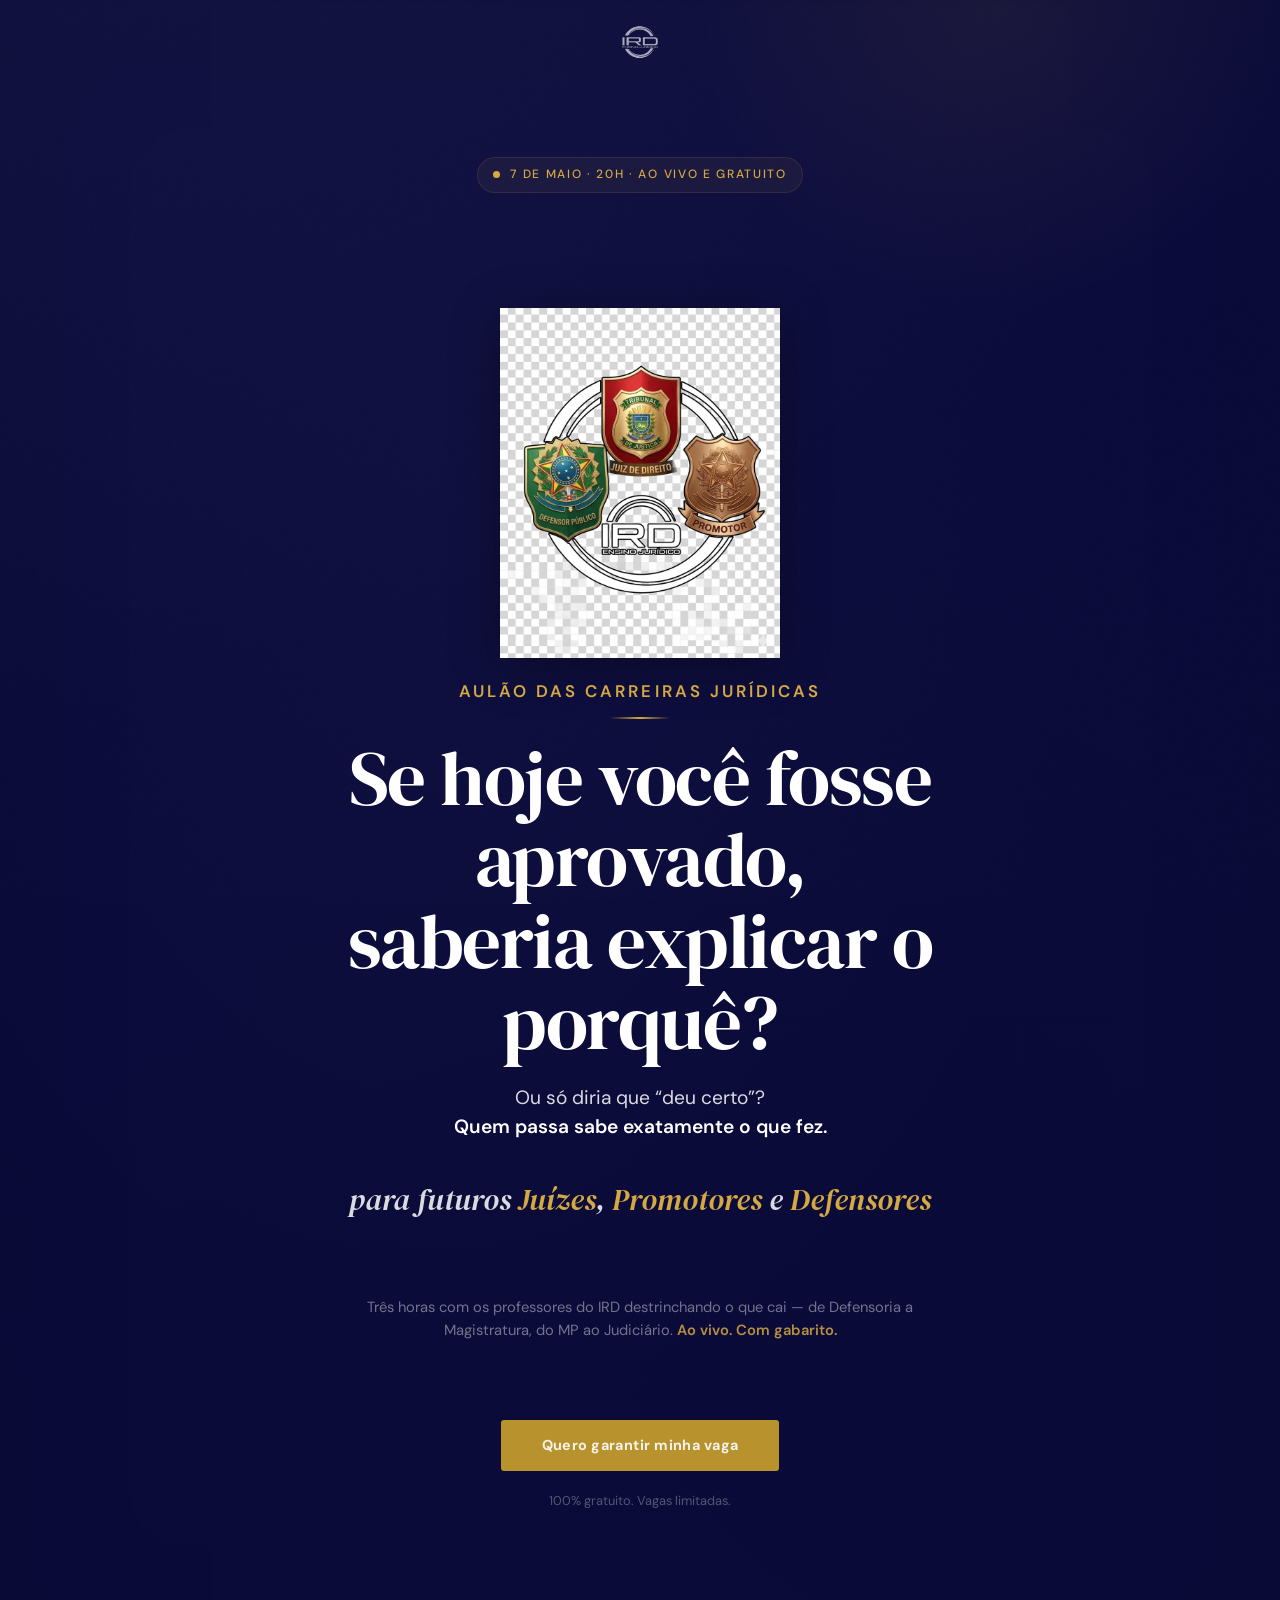
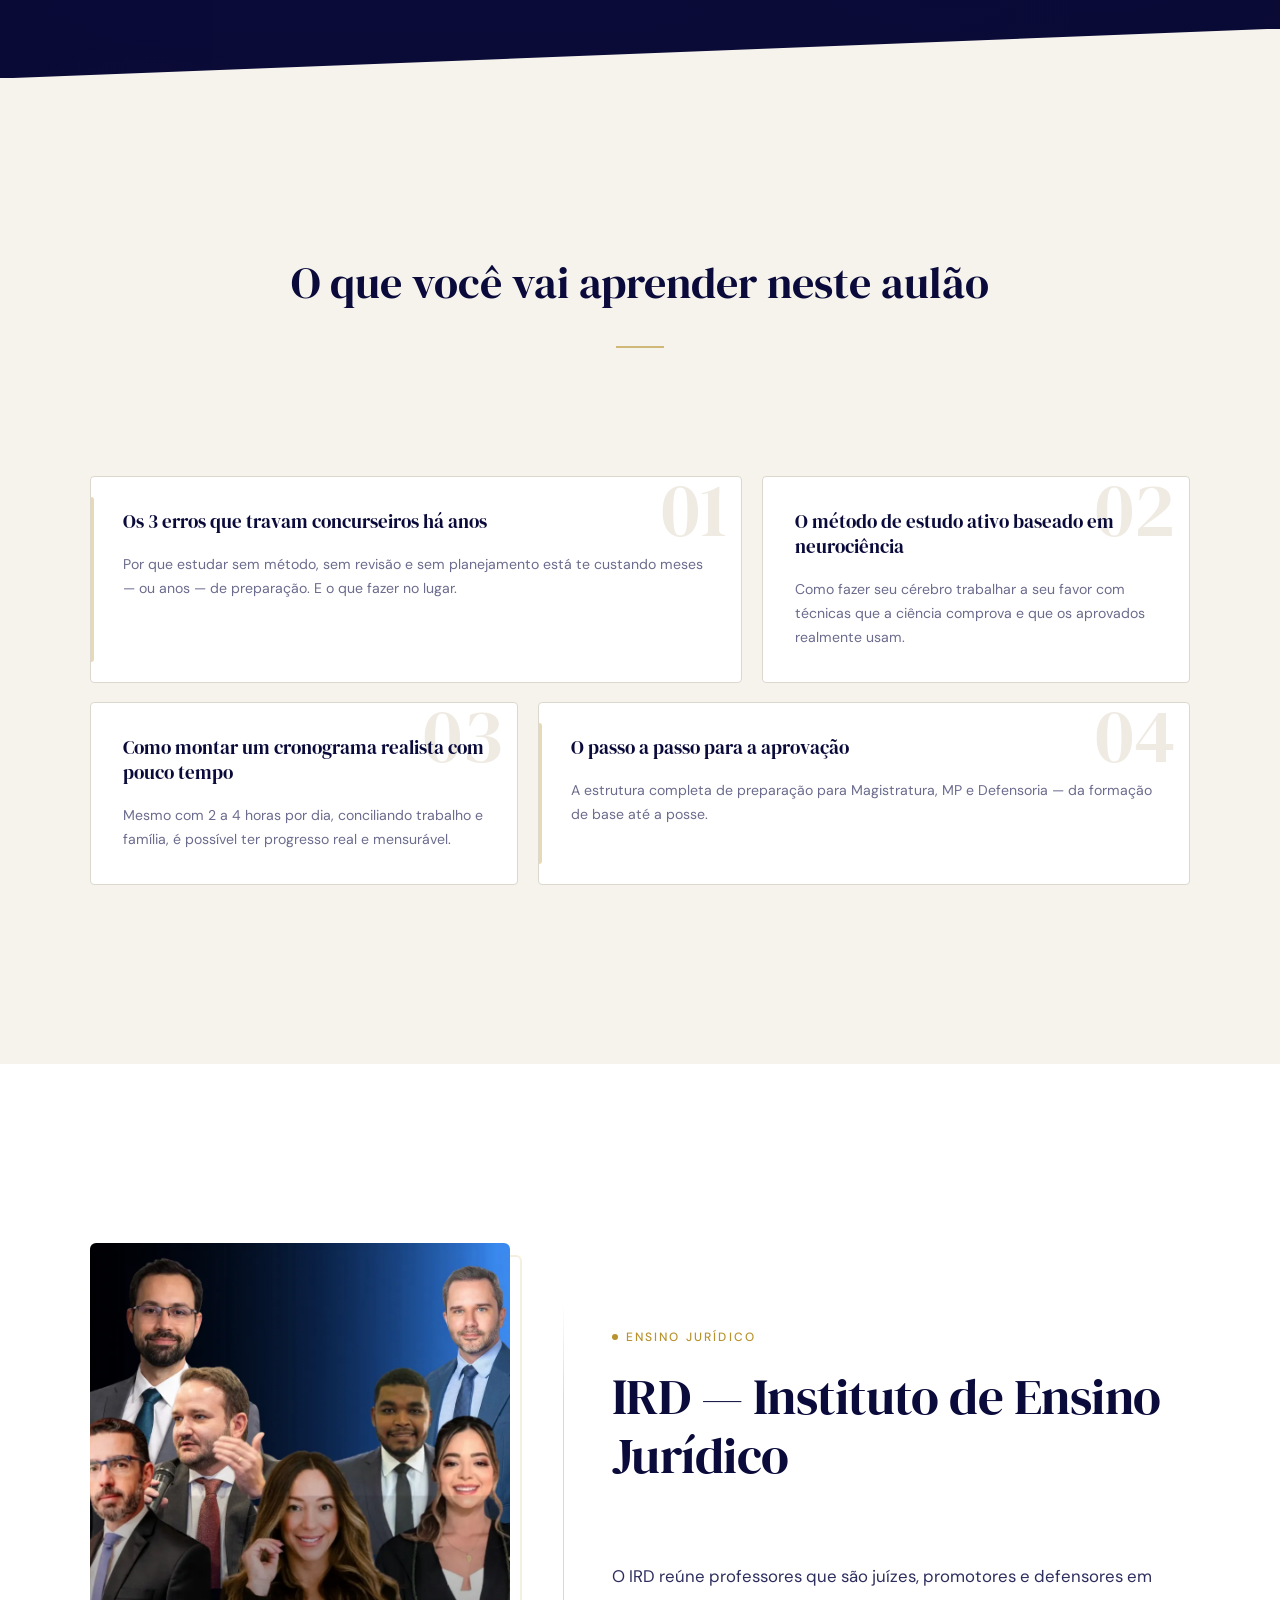
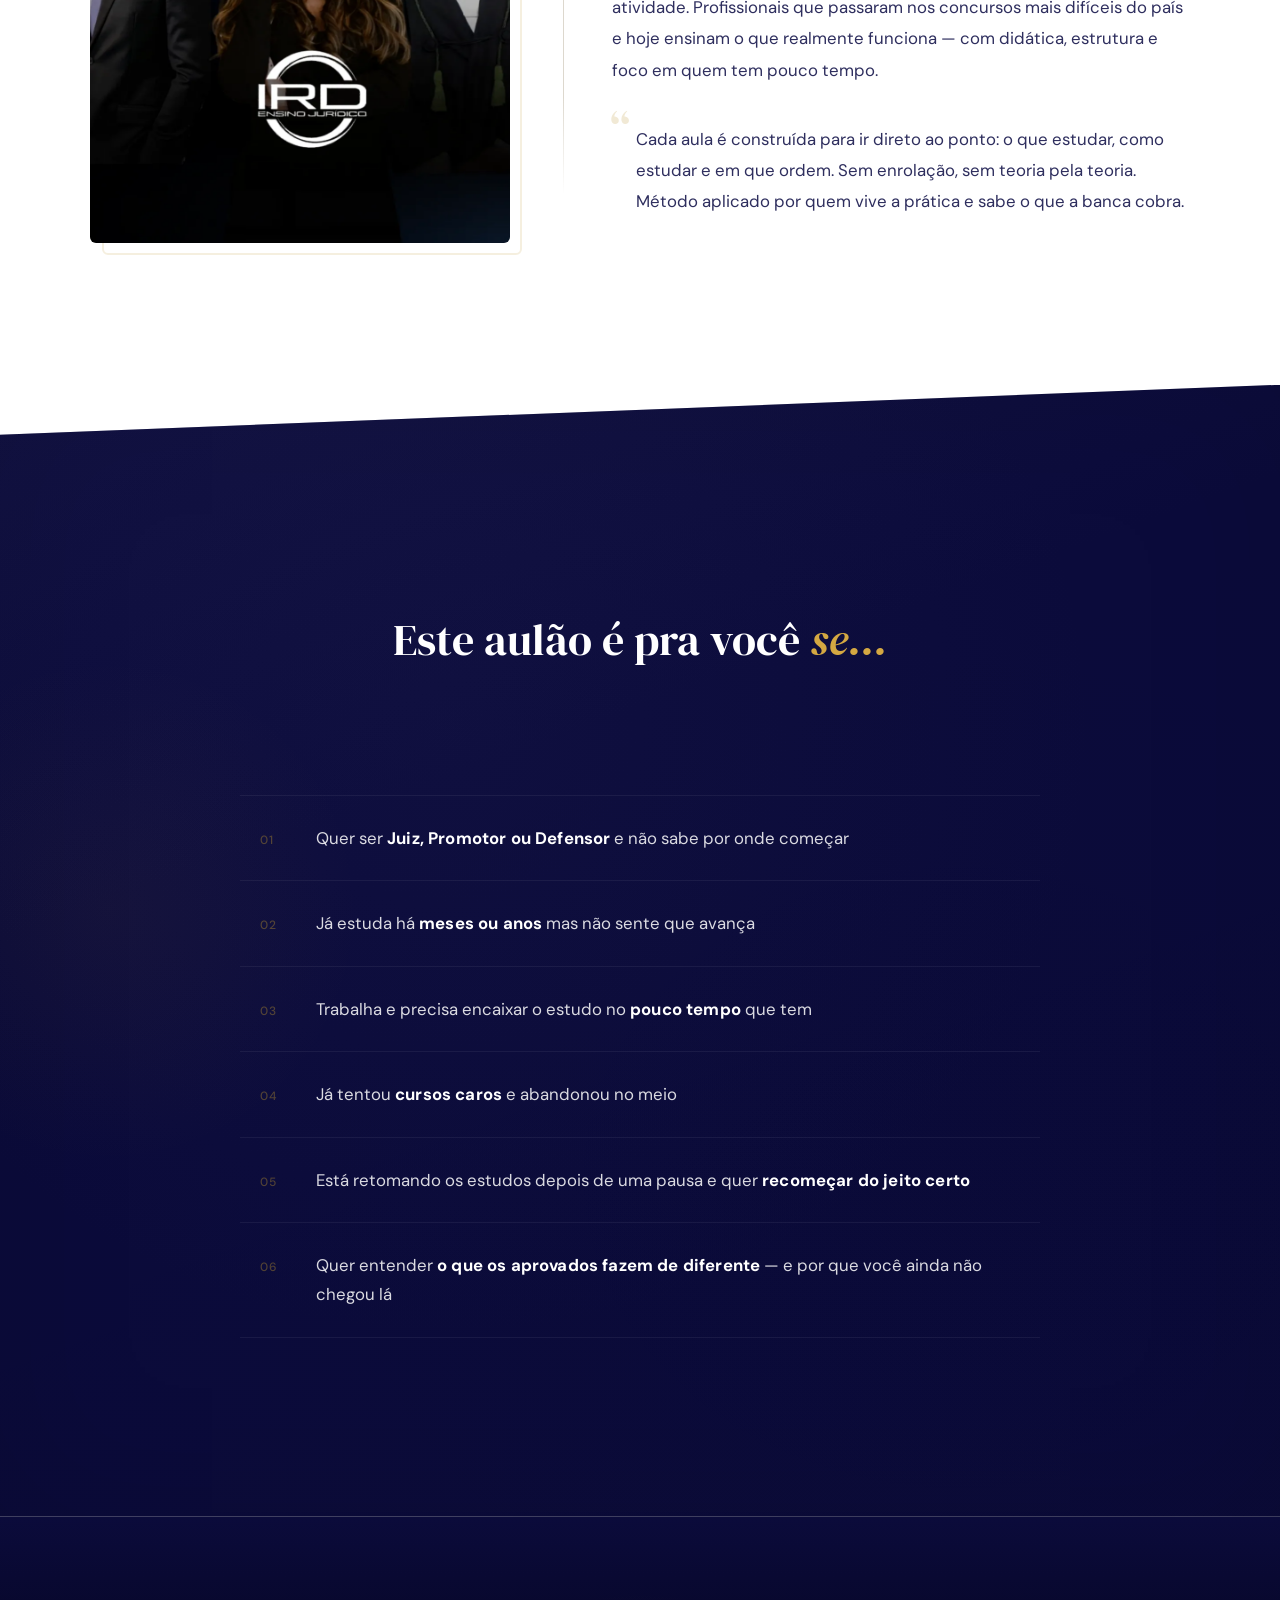
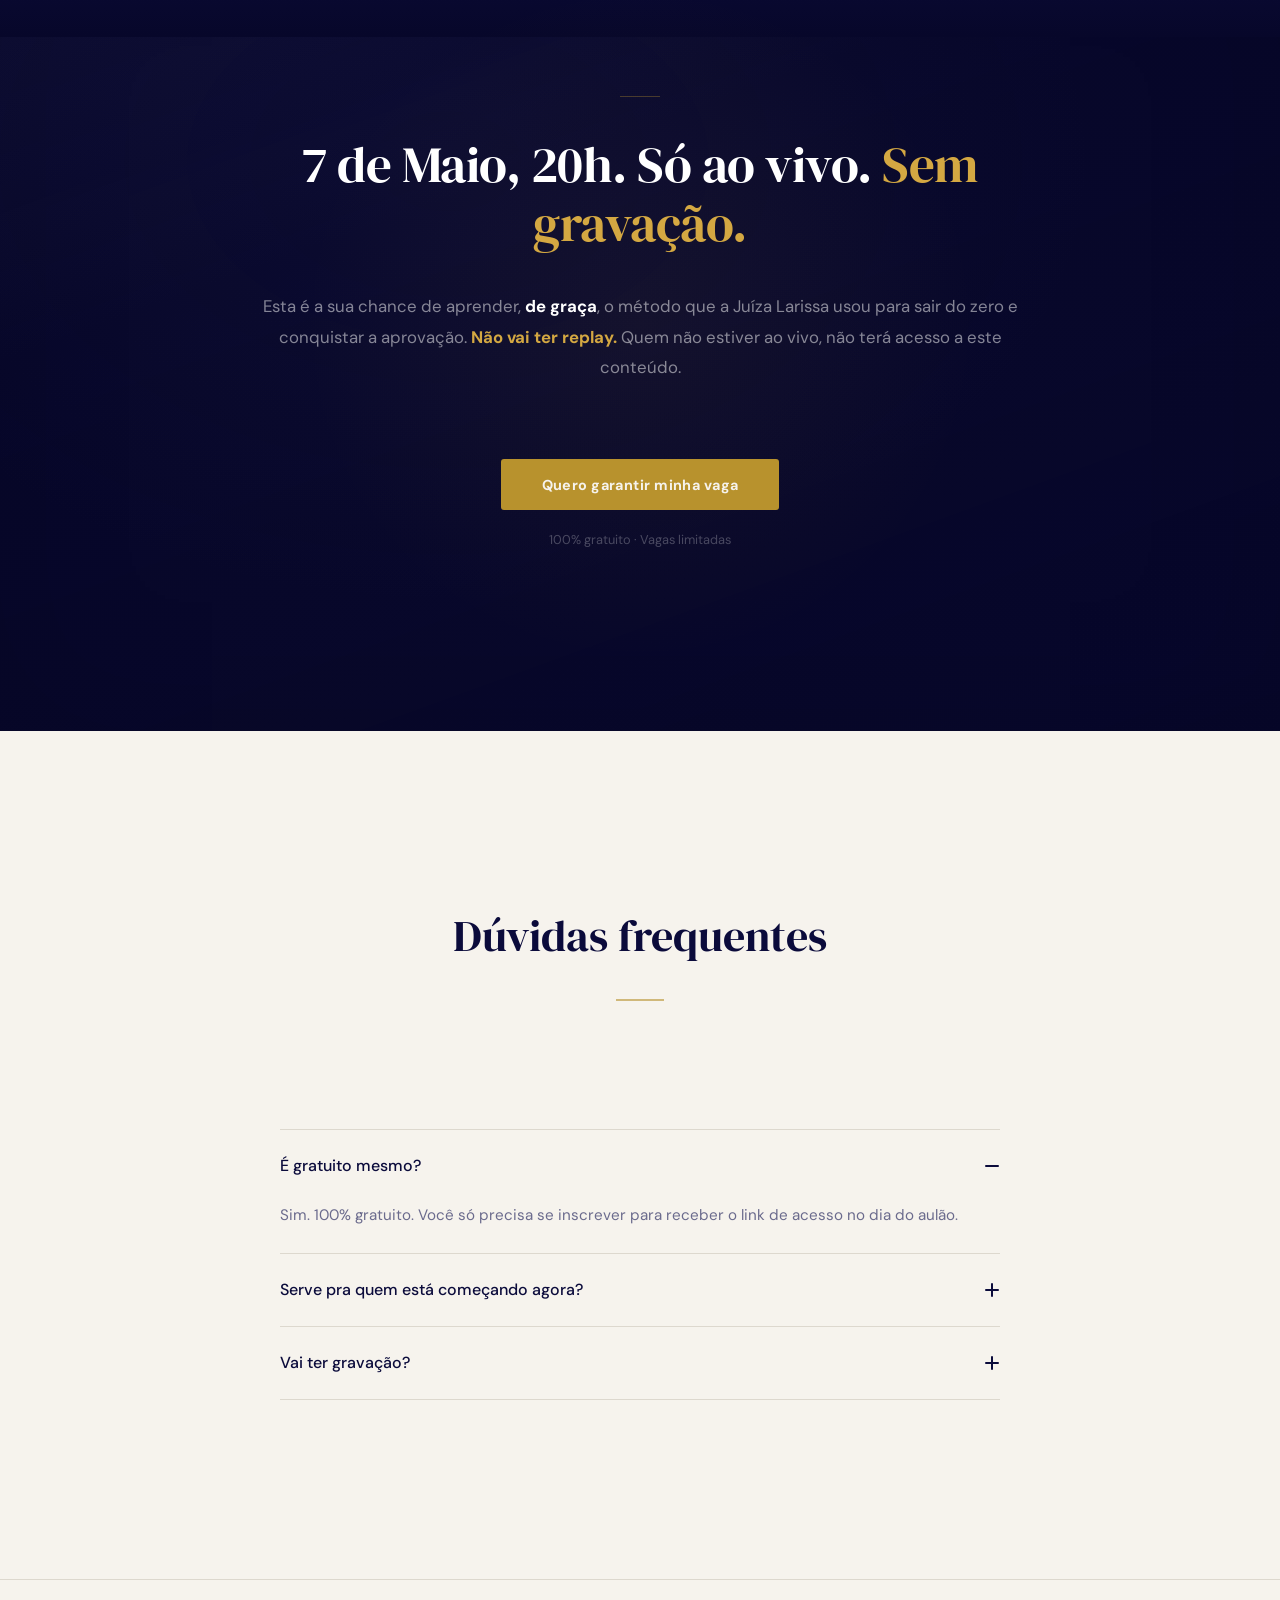
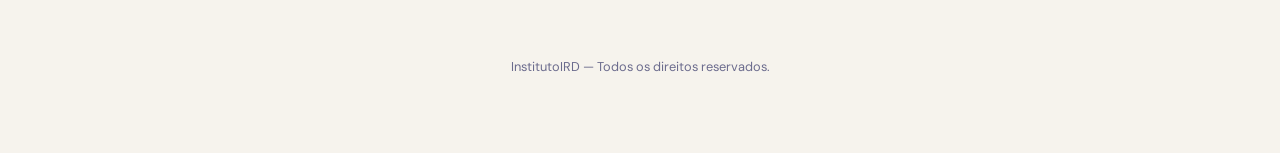
==== commit ae010ea2: "Adiciona logo do I Congresso Nacional de Carreiras Juridicas no hero" ====
--- a/lp-aulao/index.html
+++ b/lp-aulao/index.html
@@ -34,6 +34,8 @@
           <span class="hero__badge-live" aria-hidden="true"></span>
           7 de Maio &middot; 20h &middot; Ao vivo e gratuito
         </div>
+
+        <img class="hero__logo" src="congresso-logo.webp" alt="I Congresso Nacional de Carreiras Jurídicas — A Tríade da Justiça em Foco" width="800" height="1000" loading="eager" decoding="async">
 
         <p class="hero__pre">Aulão das Carreiras Jurídicas</p>
         <h1 class="hero__headline">Se hoje você fosse aprovado,<br>saberia explicar o porquê?</h1>
--- a/lp-aulao/style.css
+++ b/lp-aulao/style.css
@@ -299,6 +299,14 @@
   50% { box-shadow: 0 0 0 6px rgba(212, 168, 66, 0); }
 }
 
+.hero__logo {
+  display: block;
+  width: clamp(200px, 28vw, 280px);
+  height: auto;
+  margin: var(--space-md) auto var(--space-sm);
+  filter: drop-shadow(0 8px 24px rgba(0, 0, 0, .35));
+}
+
 .hero__pre {
   font-family: var(--font-body);
   font-size: clamp(.85rem, 1.4vw, 1.05rem);
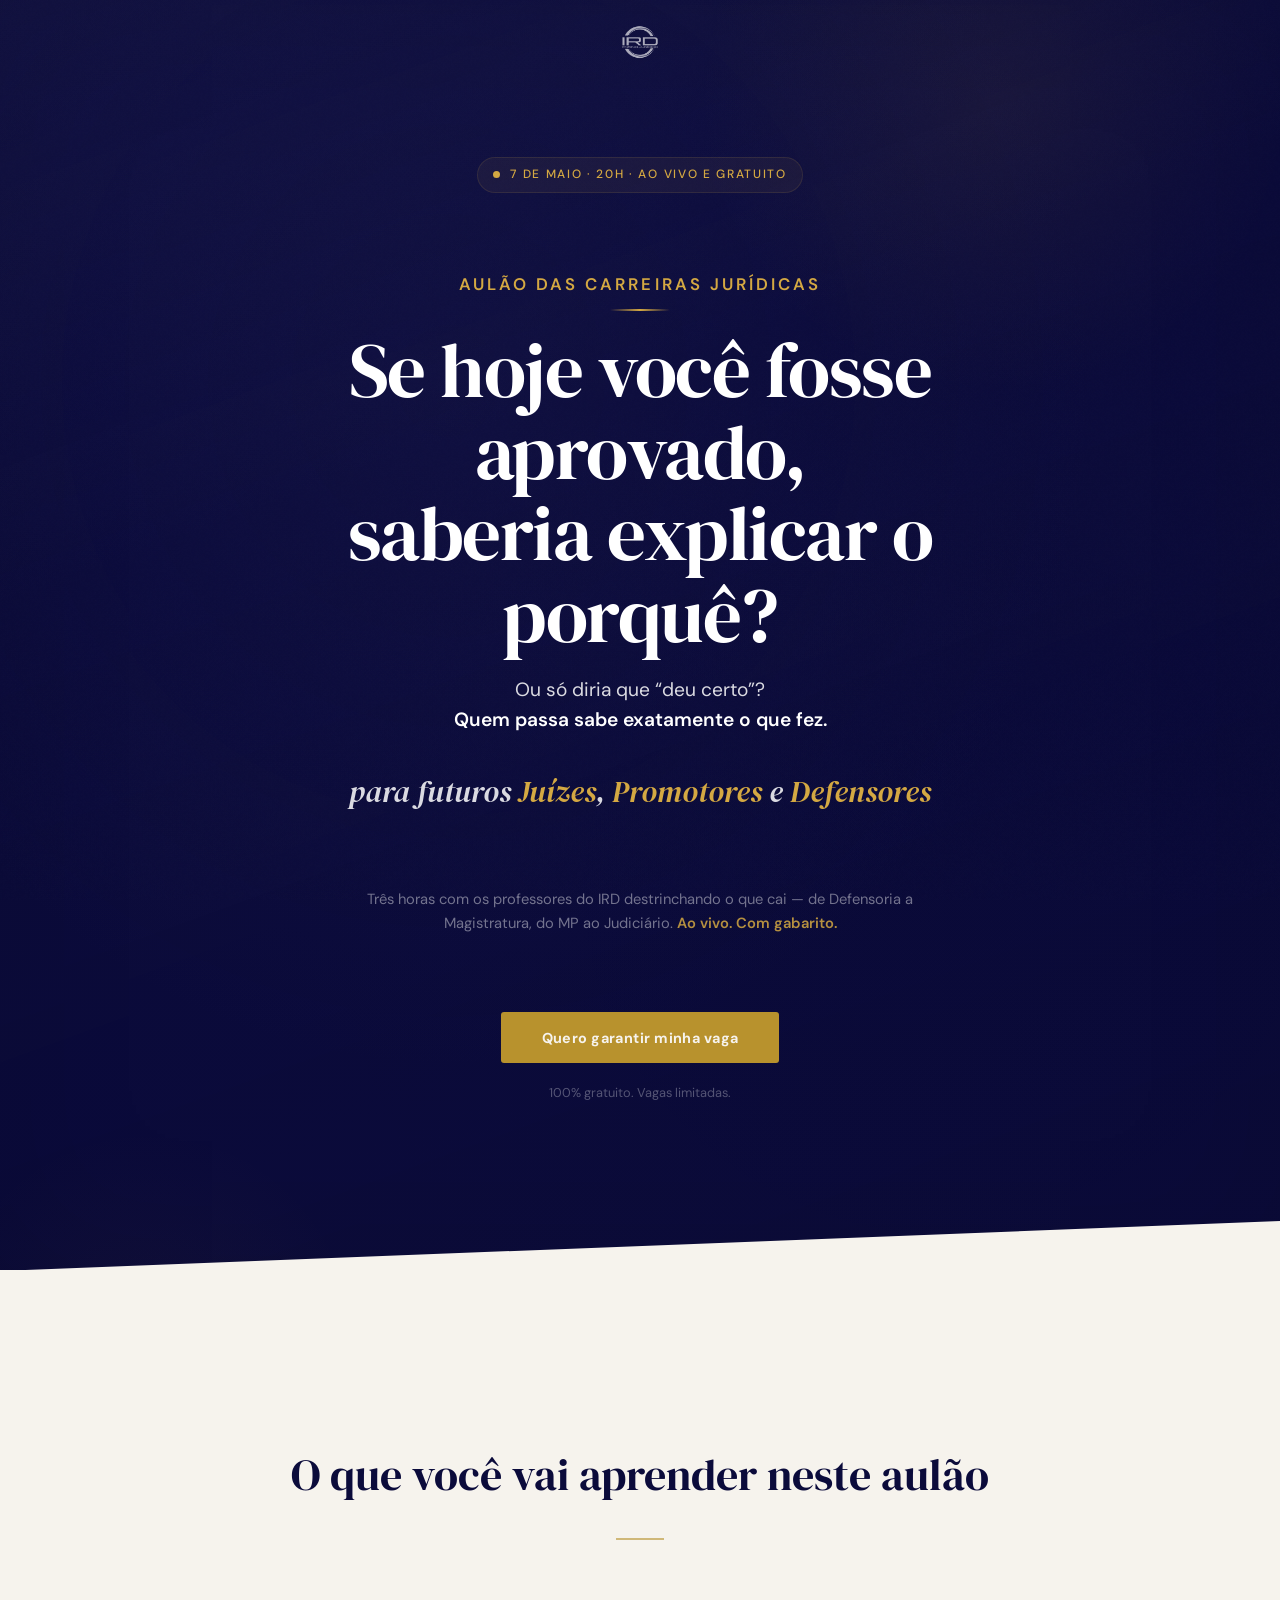
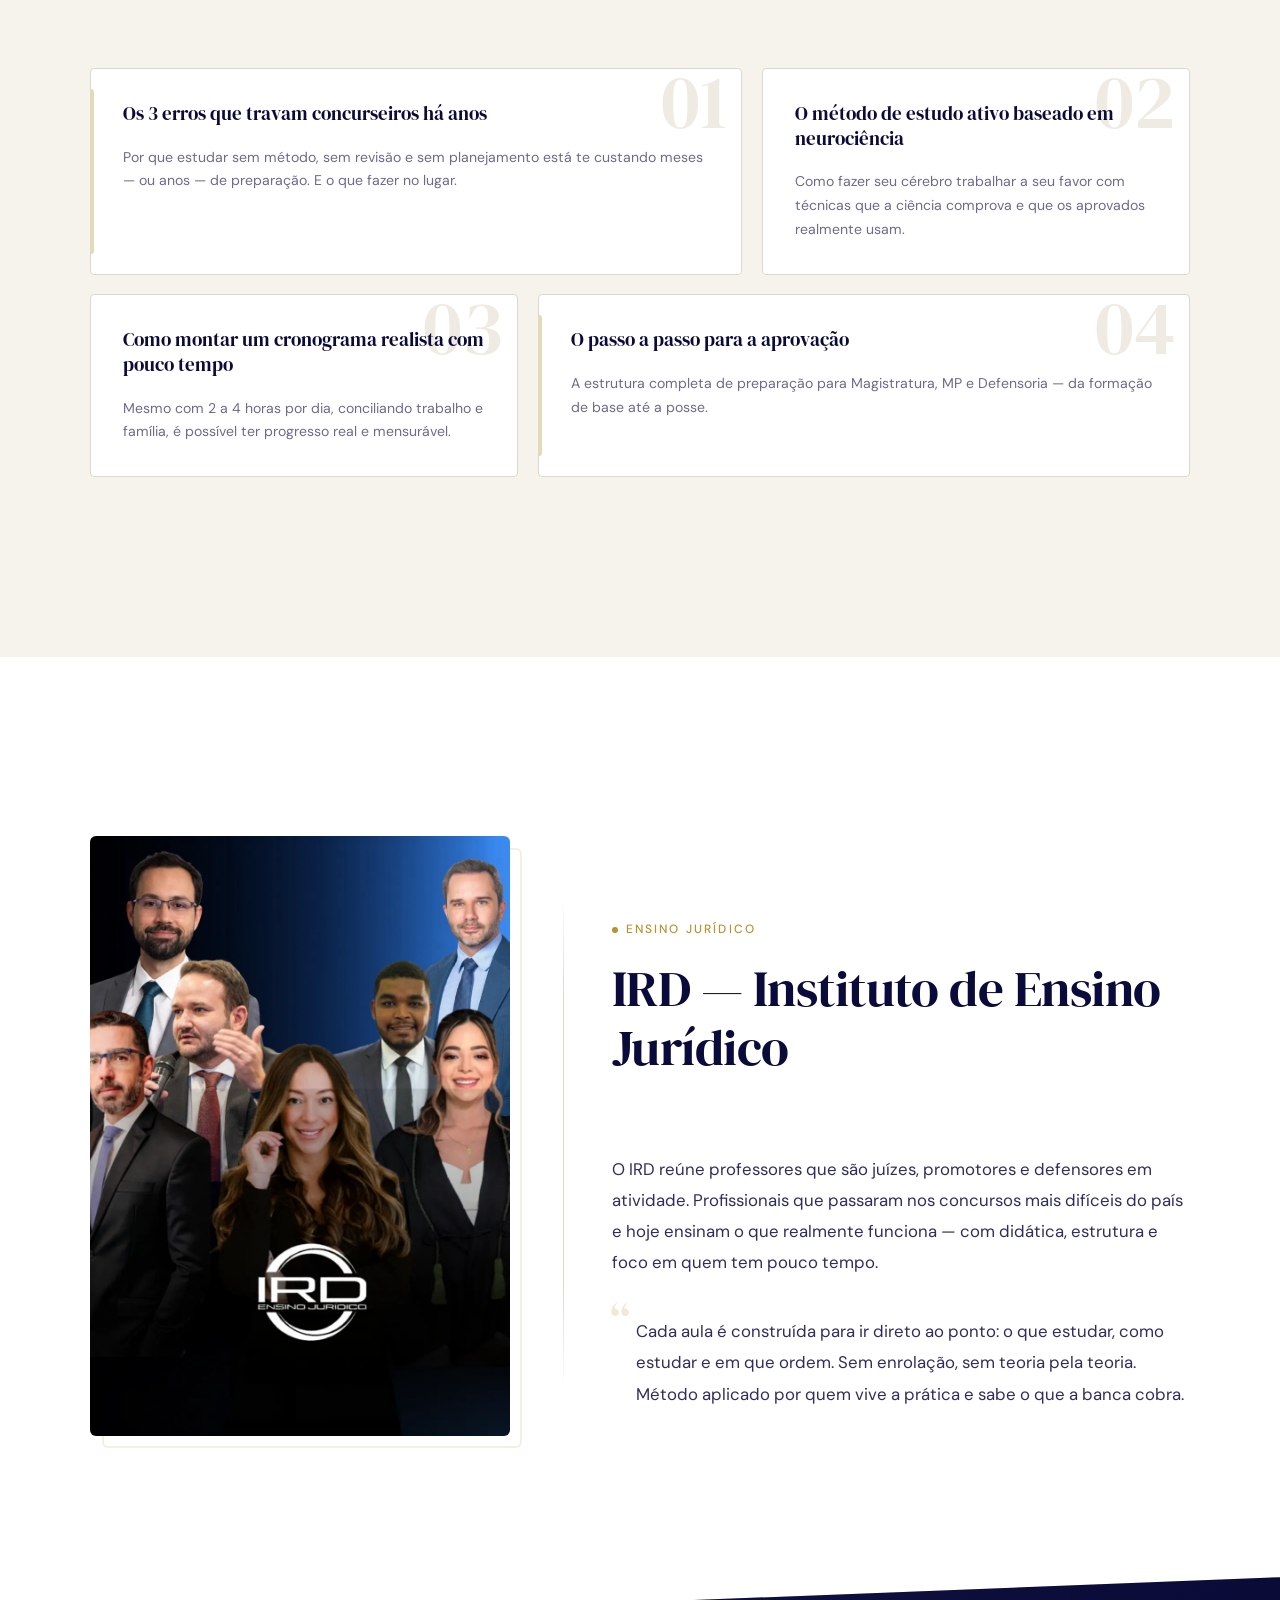
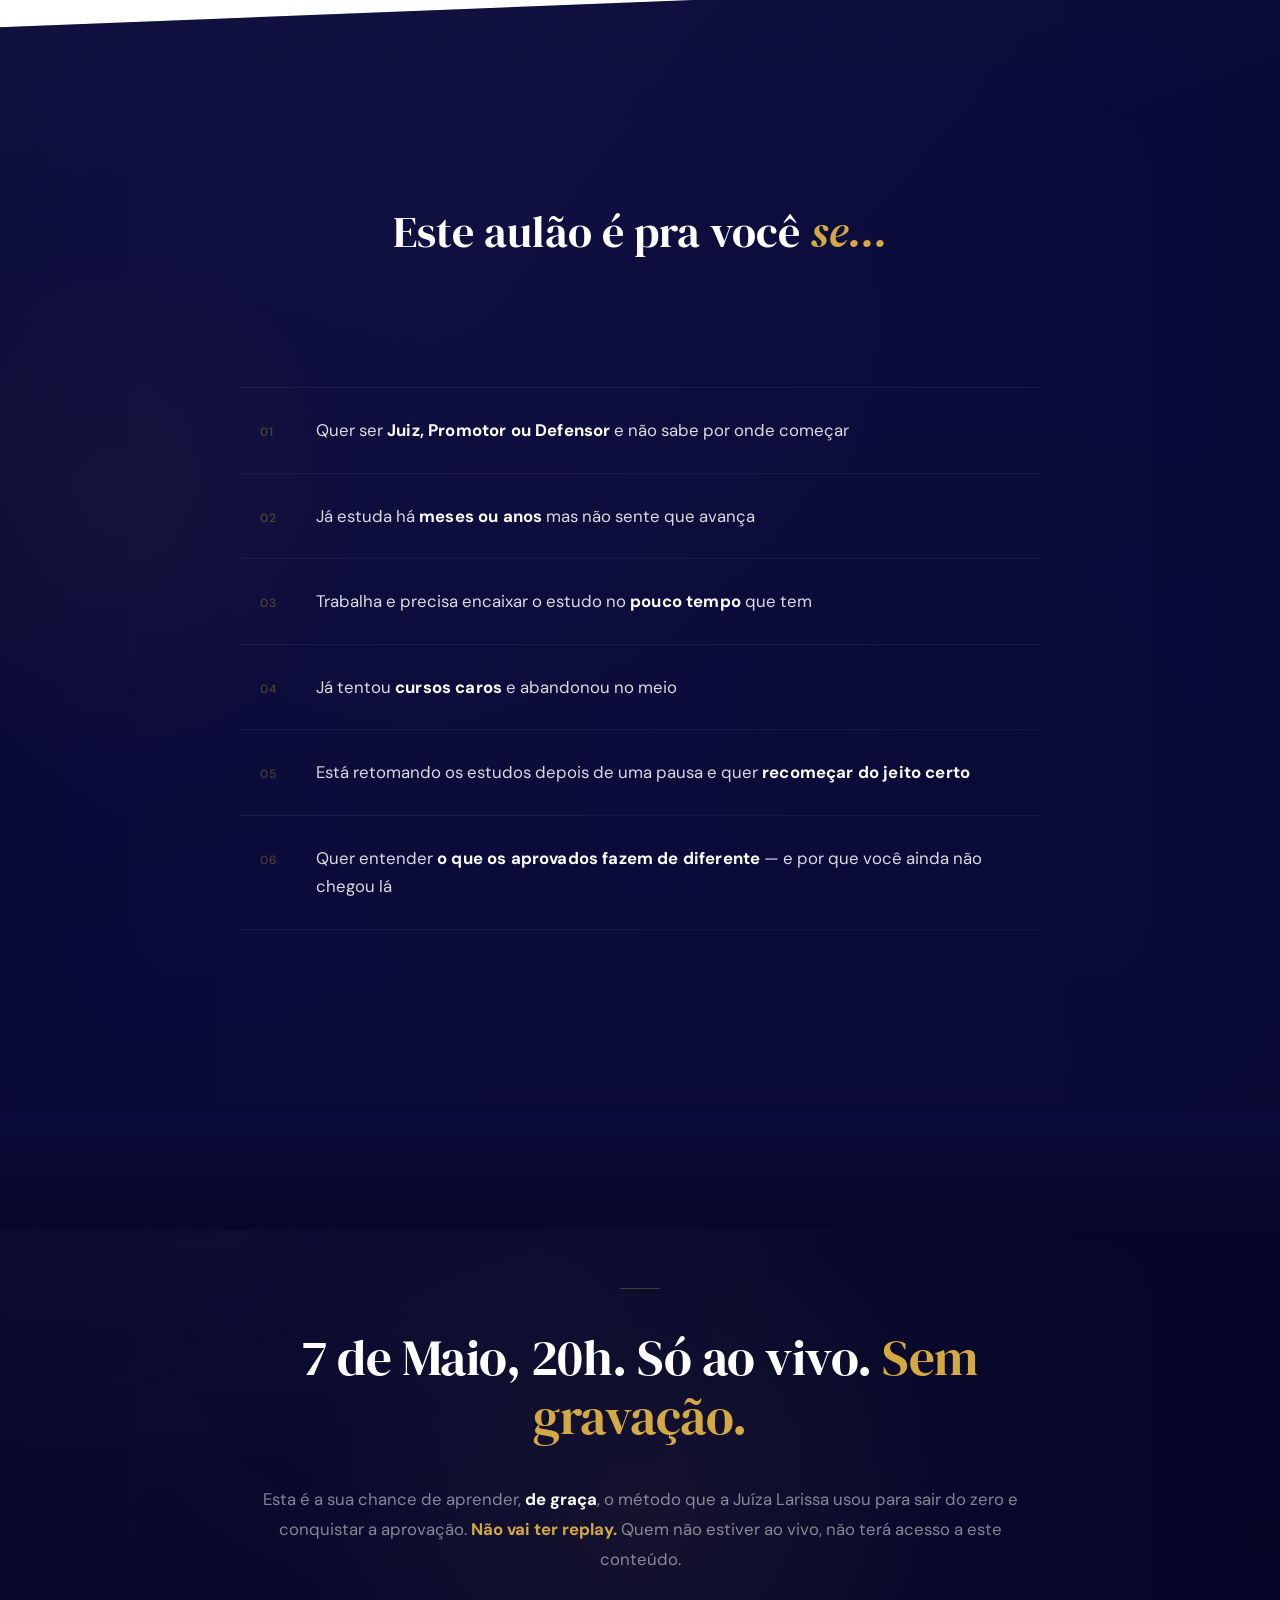
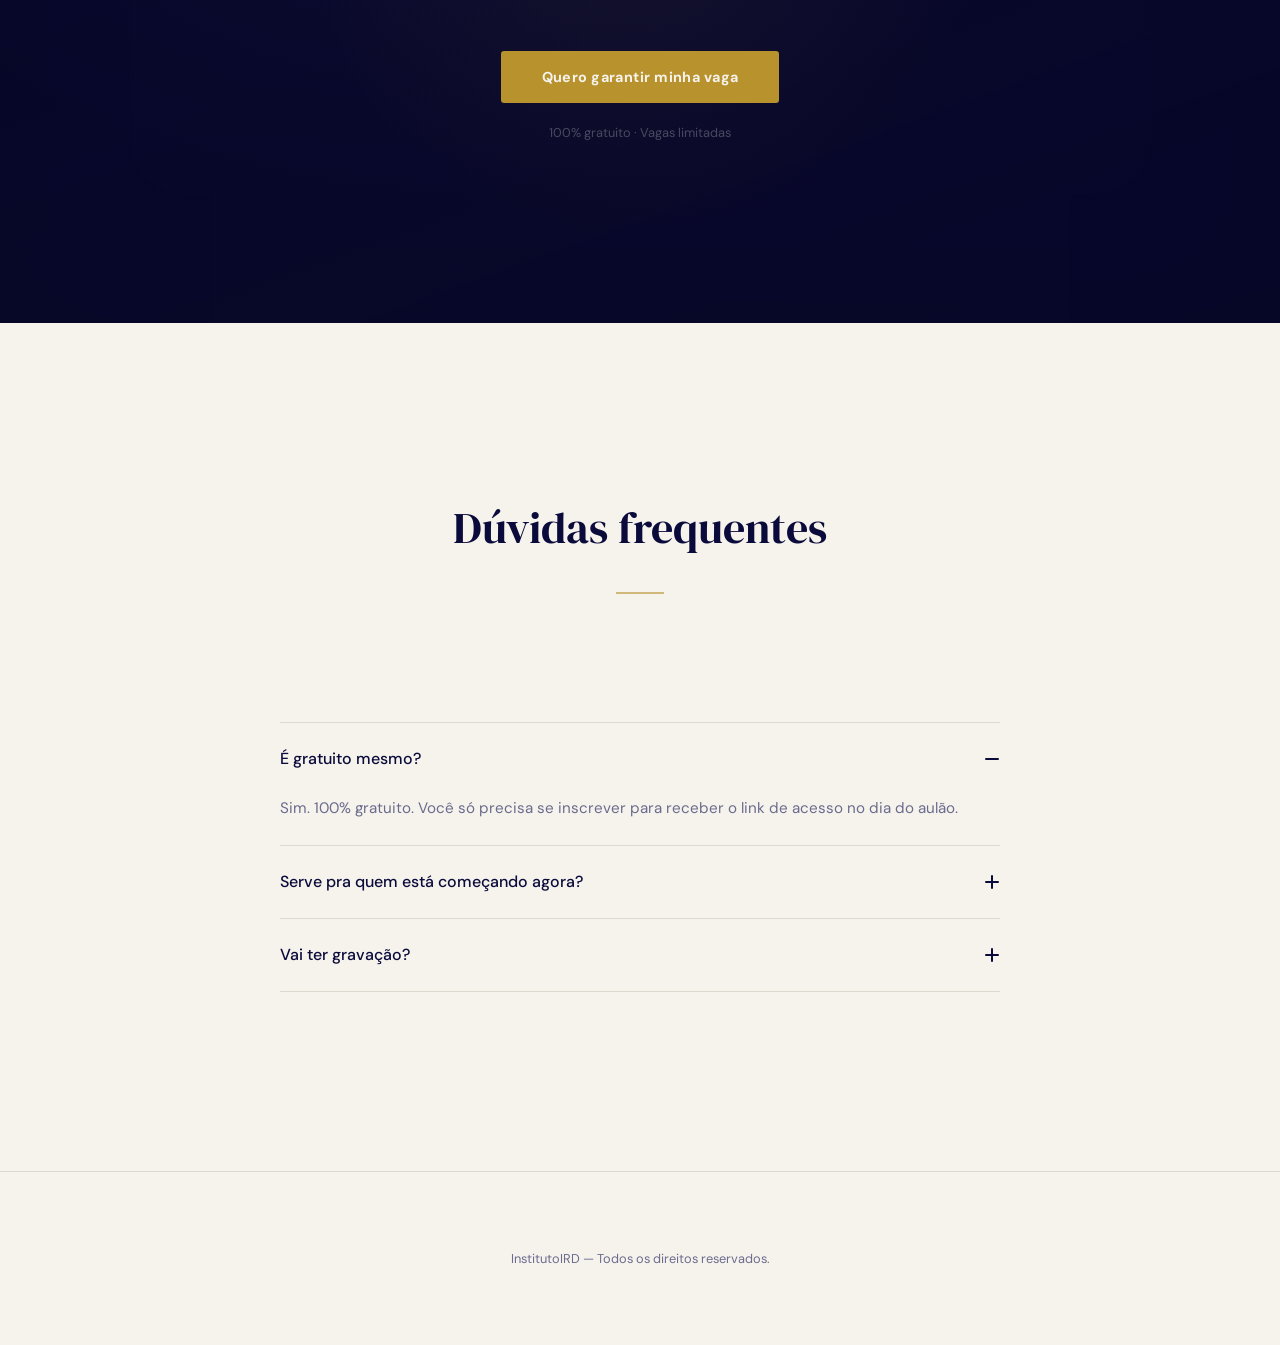
==== commit d9a9db95: "Remove logo do congresso do hero" ====
--- a/lp-aulao/index.html
+++ b/lp-aulao/index.html
@@ -34,8 +34,6 @@
           <span class="hero__badge-live" aria-hidden="true"></span>
           7 de Maio &middot; 20h &middot; Ao vivo e gratuito
         </div>
-
-        <img class="hero__logo" src="congresso-logo.webp" alt="I Congresso Nacional de Carreiras Jurídicas — A Tríade da Justiça em Foco" width="800" height="1000" loading="eager" decoding="async">
 
         <p class="hero__pre">Aulão das Carreiras Jurídicas</p>
         <h1 class="hero__headline">Se hoje você fosse aprovado,<br>saberia explicar o porquê?</h1>
--- a/lp-aulao/style.css
+++ b/lp-aulao/style.css
@@ -299,14 +299,6 @@
   50% { box-shadow: 0 0 0 6px rgba(212, 168, 66, 0); }
 }
 
-.hero__logo {
-  display: block;
-  width: clamp(200px, 28vw, 280px);
-  height: auto;
-  margin: var(--space-md) auto var(--space-sm);
-  filter: drop-shadow(0 8px 24px rgba(0, 0, 0, .35));
-}
-
 .hero__pre {
   font-family: var(--font-body);
   font-size: clamp(.85rem, 1.4vw, 1.05rem);
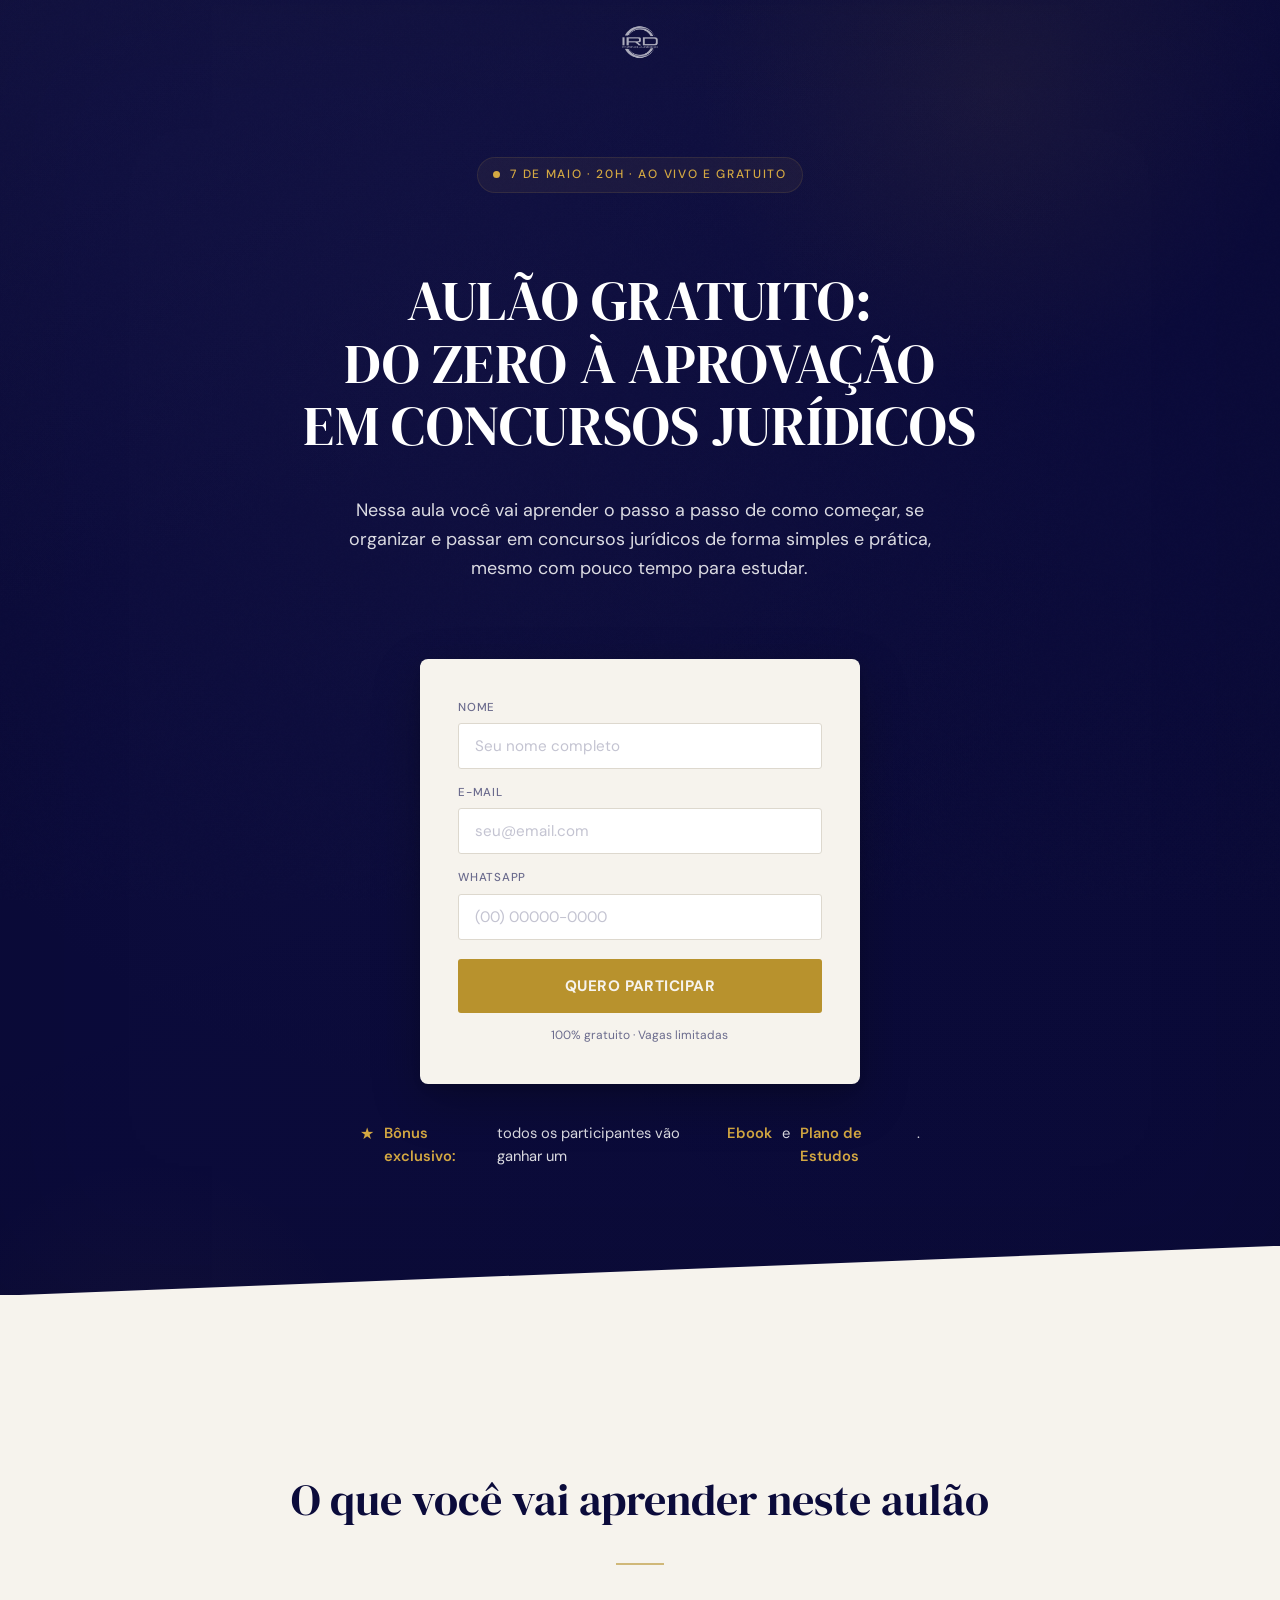
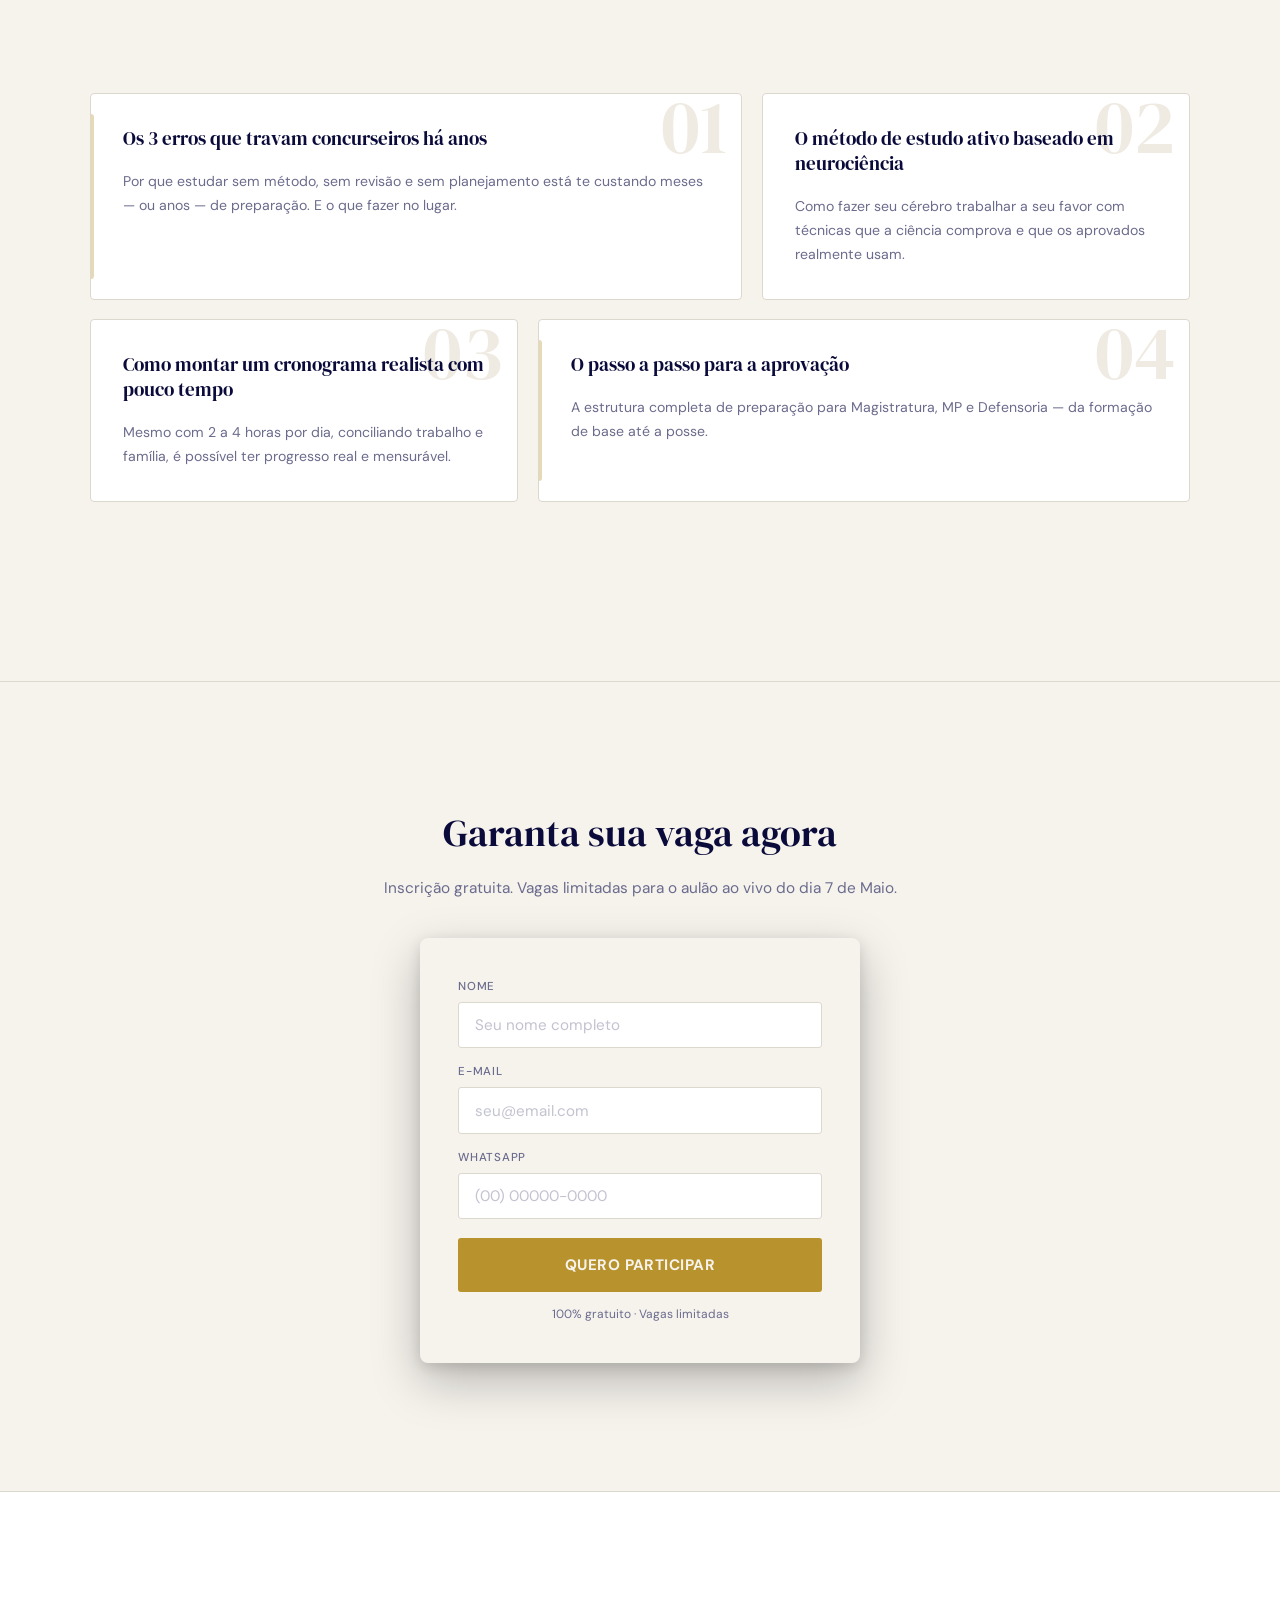
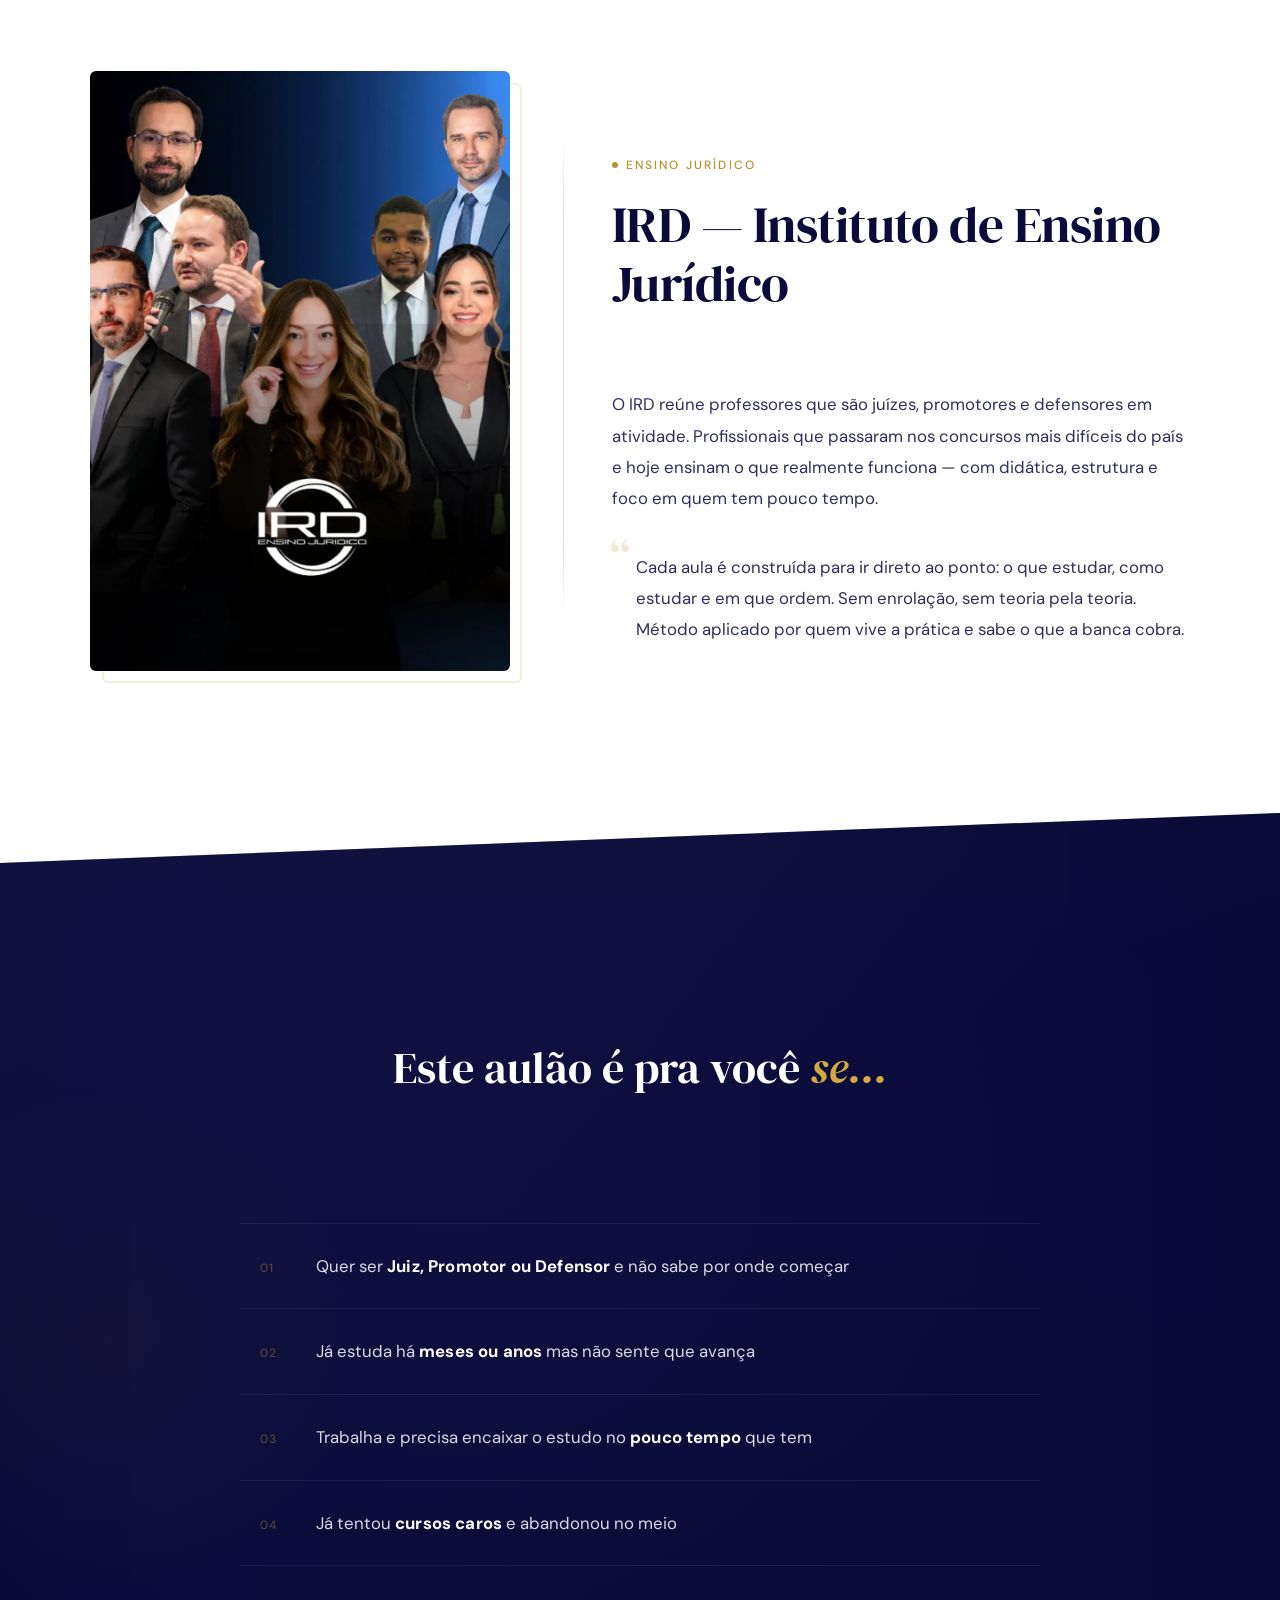
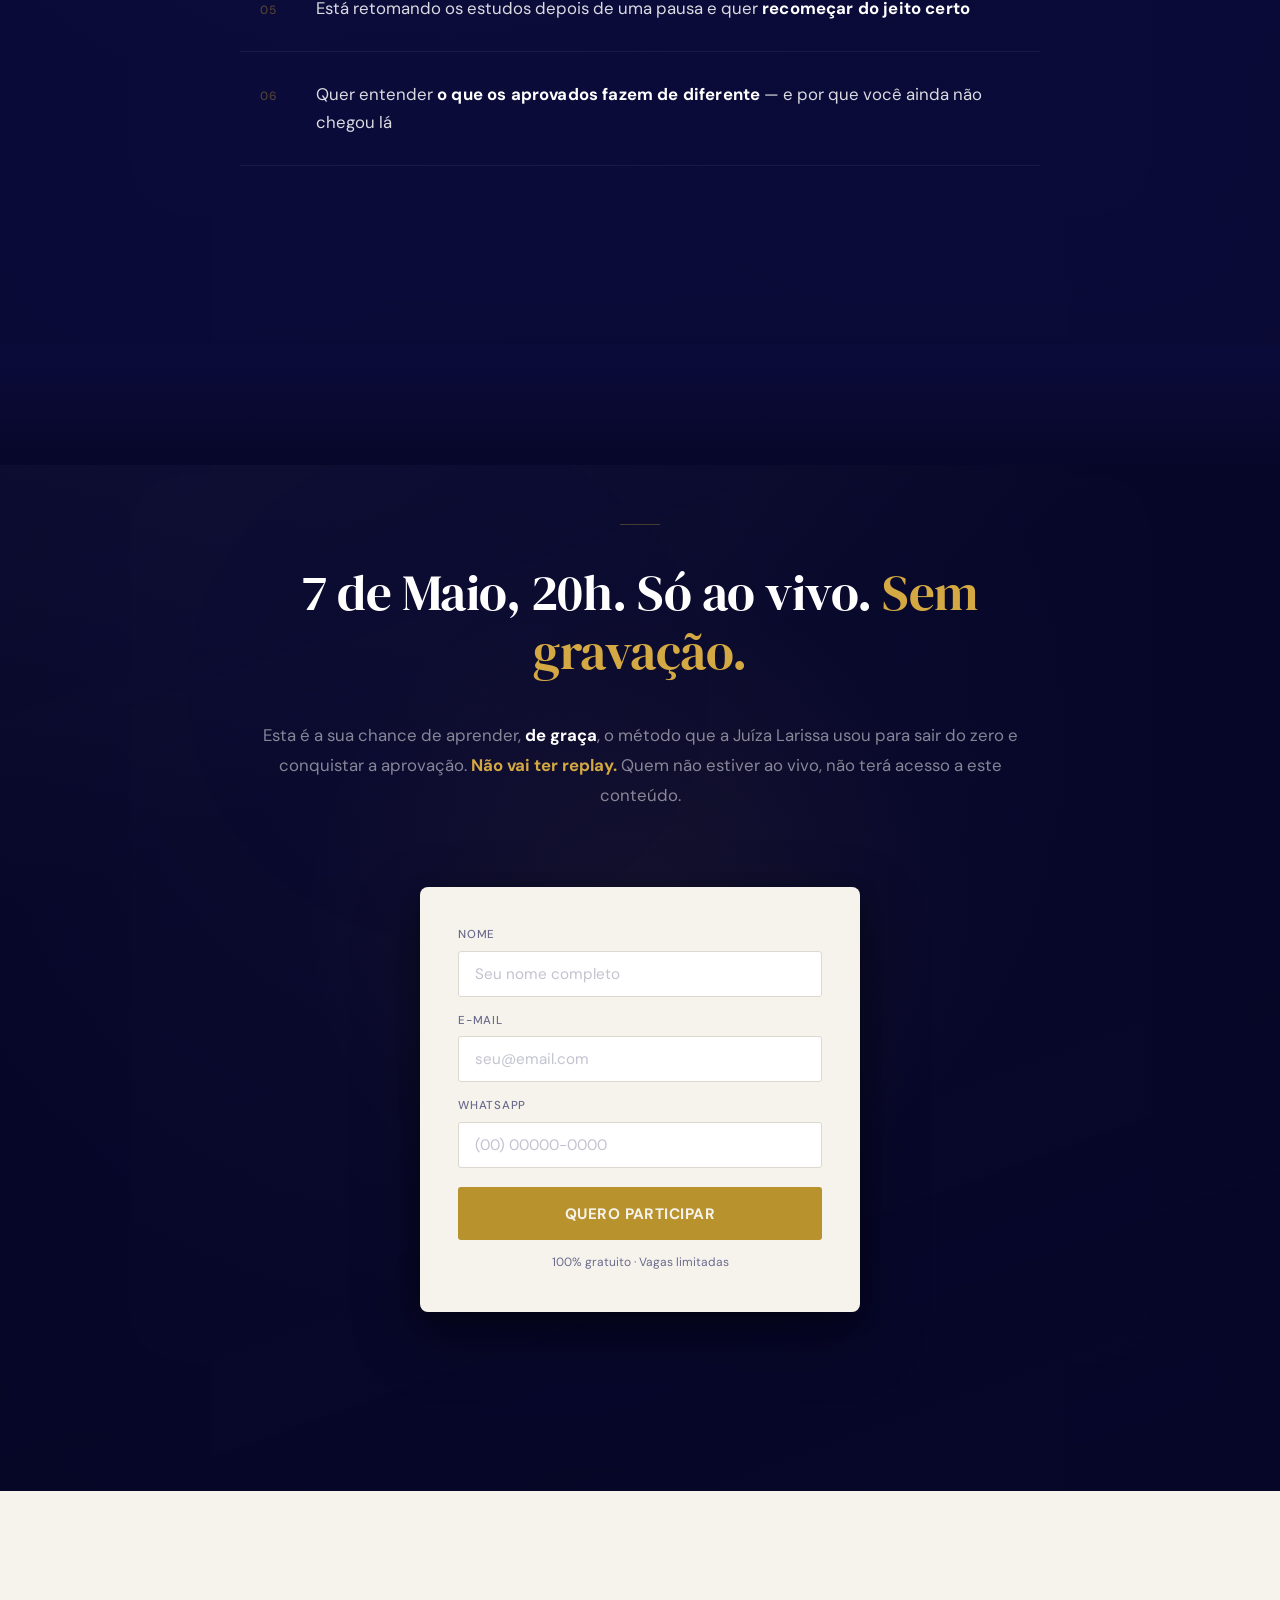
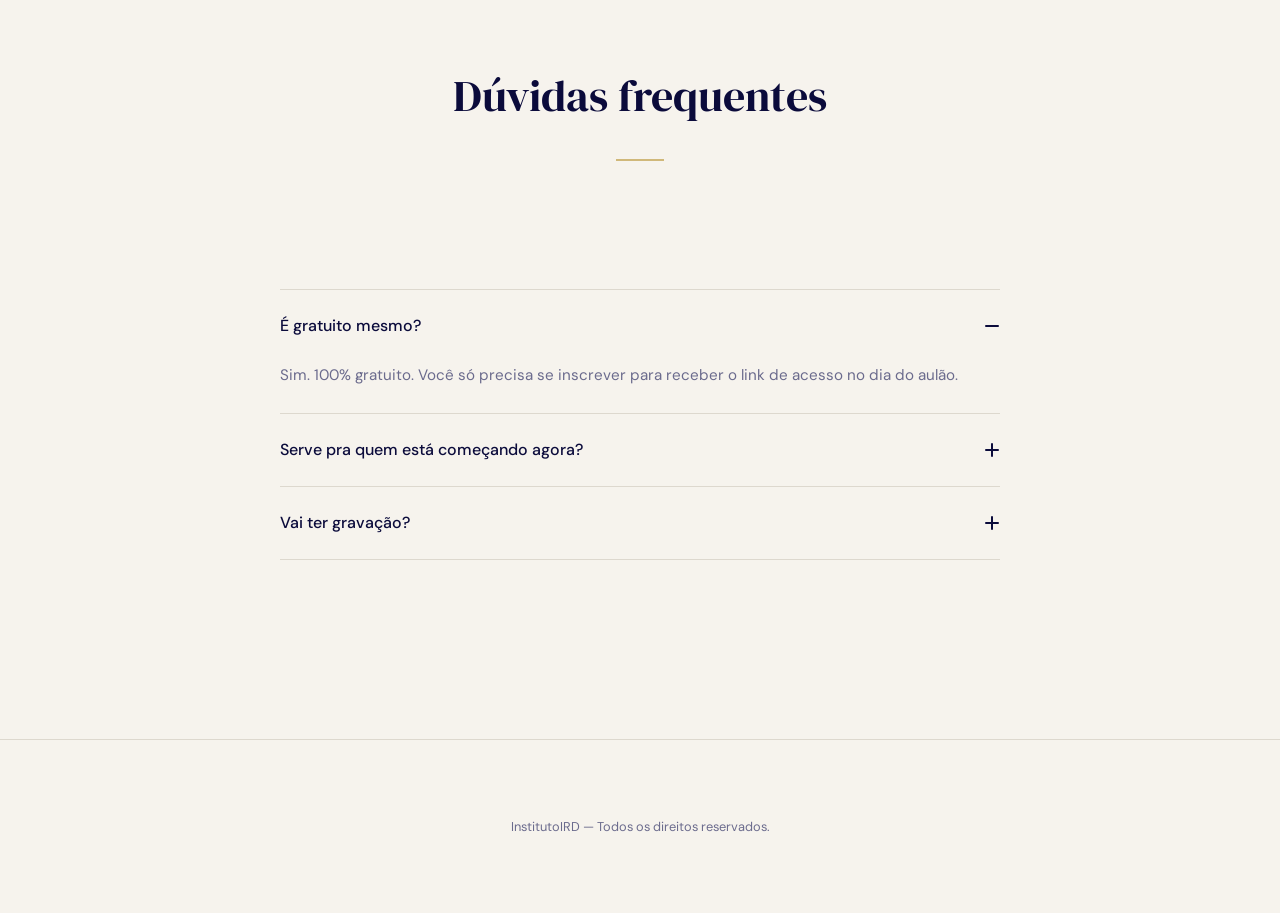
==== commit a731a3a8: "Reescreve hero LP aulao para copy 'Do Zero a Aprovacao' e remove popup substituindo por 3 forms inli" ====
--- a/lp-aulao/index.html
+++ b/lp-aulao/index.html
@@ -3,8 +3,8 @@
 <head>
   <meta charset="UTF-8">
   <meta name="viewport" content="width=device-width, initial-scale=1.0">
-  <title>Aulão ao Vivo — Os 3 Erros que Travam sua Aprovação | IRD</title>
-  <meta name="description" content="Aula ao vivo e gratuita com a Juíza Larissa Ribeiro. Descubra o método de estudo que te coloca no caminho da aprovação na Magistratura, MP e Defensoria.">
+  <title>Aulão Gratuito: Do Zero à Aprovação em Concursos Jurídicos | IRD</title>
+  <meta name="description" content="Aula ao vivo e 100% gratuita. Aprenda o passo a passo de como começar, se organizar e passar em concursos jurídicos — mesmo com pouco tempo para estudar. Bônus: Ebook + Plano de Estudos.">
 
   <link rel="preconnect" href="https://fonts.googleapis.com">
   <link rel="preconnect" href="https://fonts.gstatic.com" crossorigin>
@@ -35,17 +35,32 @@
           7 de Maio &middot; 20h &middot; Ao vivo e gratuito
         </div>
 
-        <p class="hero__pre">Aulão das Carreiras Jurídicas</p>
-        <h1 class="hero__headline">Se hoje você fosse aprovado,<br>saberia explicar o porquê?</h1>
-        <p class="hero__sub">Ou só diria que &ldquo;deu certo&rdquo;?<br><strong>Quem passa sabe exatamente o que fez.</strong></p>
-        <p class="hero__careers">para futuros <strong>Juízes</strong>, <strong>Promotores</strong> e <strong>Defensores</strong></p>
-
-        <p class="hero__promise">Três horas com os professores do IRD destrinchando o que cai — de Defensoria a Magistratura, do MP ao Judiciário. <strong>Ao vivo. Com gabarito.</strong></p>
-
-        <div class="hero__cta-area">
-          <button type="button" class="btn-cta" data-open-popup>Quero garantir minha vaga</button>
-          <p class="hero__guarantee">100% gratuito. Vagas limitadas.</p>
-        </div>
+        <h1 class="hero__headline">Aulão Gratuito:<br>Do Zero à Aprovação<br>em Concursos Jurídicos</h1>
+        <p class="hero__sub">Nessa aula você vai aprender o passo a passo de como começar, se organizar e passar em concursos jurídicos de forma simples e prática, mesmo com pouco tempo para estudar.</p>
+
+        <div class="aulao-form-card">
+          <form class="aulao-form" data-aulao-form data-source="lp-aulao-hero">
+            <div class="aulao-form__field">
+              <label for="hero-nome">Nome</label>
+              <input type="text" id="hero-nome" name="nome" placeholder="Seu nome completo" required autocomplete="name">
+            </div>
+            <div class="aulao-form__field">
+              <label for="hero-email">E-mail</label>
+              <input type="email" id="hero-email" name="email" placeholder="seu@email.com" required autocomplete="email">
+            </div>
+            <div class="aulao-form__field">
+              <label for="hero-whatsapp">WhatsApp</label>
+              <input type="tel" id="hero-whatsapp" name="whatsapp" placeholder="(00) 00000-0000" required autocomplete="tel">
+            </div>
+            <button type="submit" class="aulao-form__cta">Quero participar</button>
+            <p class="aulao-form__note">100% gratuito &middot; Vagas limitadas</p>
+          </form>
+        </div>
+
+        <p class="hero__bonus">
+          <span class="hero__bonus-icon" aria-hidden="true">★</span>
+          <strong>Bônus exclusivo:</strong> todos os participantes vão ganhar um <strong>Ebook</strong> e <strong>Plano de Estudos</strong>.
+        </p>
       </div>
     </div>
     <div class="hero__angle" aria-hidden="true"></div>
@@ -80,6 +95,32 @@
           <h3 class="descobrir__card-title">O passo a passo para a aprovação</h3>
           <p>A estrutura completa de preparação para Magistratura, MP e Defensoria — da formação de base até a posse.</p>
         </article>
+      </div>
+    </div>
+  </section>
+
+  <!-- ========== MEIO — INSCRIÇÃO ========== -->
+  <section class="aulao-meio" id="inscricao-meio">
+    <div class="aulao-meio__inner">
+      <h2 class="aulao-meio__title js-reveal">Garanta sua vaga agora</h2>
+      <p class="aulao-meio__sub js-reveal" style="--delay:.1s">Inscrição gratuita. Vagas limitadas para o aulão ao vivo do dia 7 de Maio.</p>
+      <div class="aulao-form-card js-reveal" style="--delay:.2s">
+        <form class="aulao-form" data-aulao-form data-source="lp-aulao-meio">
+          <div class="aulao-form__field">
+            <label for="meio-nome">Nome</label>
+            <input type="text" id="meio-nome" name="nome" placeholder="Seu nome completo" required autocomplete="name">
+          </div>
+          <div class="aulao-form__field">
+            <label for="meio-email">E-mail</label>
+            <input type="email" id="meio-email" name="email" placeholder="seu@email.com" required autocomplete="email">
+          </div>
+          <div class="aulao-form__field">
+            <label for="meio-whatsapp">WhatsApp</label>
+            <input type="tel" id="meio-whatsapp" name="whatsapp" placeholder="(00) 00000-0000" required autocomplete="tel">
+          </div>
+          <button type="submit" class="aulao-form__cta">Quero participar</button>
+          <p class="aulao-form__note">100% gratuito &middot; Vagas limitadas</p>
+        </form>
       </div>
     </div>
   </section>
@@ -147,8 +188,24 @@
       <h2 class="ctafinal__headline js-reveal">7 de Maio, 20h. Só ao vivo. <span>Sem gravação.</span></h2>
       <p class="ctafinal__text js-reveal" style="--delay:.1s">Esta é a sua chance de aprender, <strong>de graça</strong>, o método que a Juíza Larissa usou para sair do zero e conquistar a aprovação. <strong class="ctafinal__text--gold">Não vai ter replay.</strong> Quem não estiver ao vivo, não terá acesso a este conteúdo.</p>
       <div class="ctafinal__cta-area js-reveal" style="--delay:.2s">
-        <button type="button" class="btn-cta" data-open-popup>Quero garantir minha vaga</button>
-        <p class="ctafinal__sub">100% gratuito &middot; Vagas limitadas</p>
+        <div class="aulao-form-card aulao-form-card--on-dark">
+          <form class="aulao-form" data-aulao-form data-source="lp-aulao-final">
+            <div class="aulao-form__field">
+              <label for="final-nome">Nome</label>
+              <input type="text" id="final-nome" name="nome" placeholder="Seu nome completo" required autocomplete="name">
+            </div>
+            <div class="aulao-form__field">
+              <label for="final-email">E-mail</label>
+              <input type="email" id="final-email" name="email" placeholder="seu@email.com" required autocomplete="email">
+            </div>
+            <div class="aulao-form__field">
+              <label for="final-whatsapp">WhatsApp</label>
+              <input type="tel" id="final-whatsapp" name="whatsapp" placeholder="(00) 00000-0000" required autocomplete="tel">
+            </div>
+            <button type="submit" class="aulao-form__cta">Quero participar</button>
+            <p class="aulao-form__note">100% gratuito &middot; Vagas limitadas</p>
+          </form>
+        </div>
       </div>
     </div>
   </section>
@@ -198,41 +255,6 @@
       <p>InstitutoIRD &mdash; Todos os direitos reservados.</p>
     </div>
   </footer>
-
-  <!-- ========== POPUP DE INSCRIÇÃO ========== -->
-  <div class="popup" id="popup" aria-hidden="true" role="dialog" aria-modal="true" aria-label="Inscrição no aulão">
-    <div class="popup__overlay" data-close-popup></div>
-    <div class="popup__card">
-      <button class="popup__close" data-close-popup aria-label="Fechar">
-        <svg width="24" height="24" viewBox="0 0 24 24" fill="none" stroke="currentColor" stroke-width="2" stroke-linecap="round"><line x1="18" y1="6" x2="6" y2="18"/><line x1="6" y1="6" x2="18" y2="18"/></svg>
-      </button>
-
-      <div class="popup__header">
-        <div class="popup__header-line" aria-hidden="true"></div>
-        <p class="popup__eyebrow">Aulão gratuito &mdash; 7 de Maio, 20h</p>
-        <h3 class="popup__title">Garanta sua vaga</h3>
-      </div>
-
-      <div class="popup__body">
-        <form class="popup__form" id="popupForm">
-          <div class="popup__field">
-            <label for="popup-nome">Nome</label>
-            <input type="text" id="popup-nome" name="nome" placeholder="Seu nome completo" required autocomplete="name">
-          </div>
-          <div class="popup__field">
-            <label for="popup-email">E-mail</label>
-            <input type="email" id="popup-email" name="email" placeholder="seu@email.com" required autocomplete="email">
-          </div>
-          <div class="popup__field">
-            <label for="popup-whatsapp">WhatsApp</label>
-            <input type="tel" id="popup-whatsapp" name="whatsapp" placeholder="(00) 00000-0000" required autocomplete="tel">
-          </div>
-          <button type="submit" class="popup__cta" id="popupSubmit">Quero garantir minha vaga</button>
-        </form>
-        <p class="popup__note">100% gratuito. Suas informações estão seguras.</p>
-      </div>
-    </div>
-  </div>
 
   <script src="script.js" defer></script>
   <script>
--- a/lp-aulao/style.css
+++ b/lp-aulao/style.css
@@ -299,97 +299,46 @@
   50% { box-shadow: 0 0 0 6px rgba(212, 168, 66, 0); }
 }
 
-.hero__pre {
-  font-family: var(--font-body);
-  font-size: clamp(.85rem, 1.4vw, 1.05rem);
-  font-weight: 600;
-  text-transform: uppercase;
-  color: var(--gold-brand);
-  margin-bottom: var(--space-sm);
-  letter-spacing: .18em;
-  position: relative;
-  padding-bottom: var(--space-xs);
-}
-
-.hero__pre::after {
-  content: '';
-  position: absolute;
-  bottom: 0;
-  left: 50%;
-  transform: translateX(-50%);
-  width: 60px;
-  height: 2px;
-  background: linear-gradient(90deg, transparent, var(--gold-brand), transparent);
-}
-
 .hero__headline {
   font-family: var(--font-display);
-  font-size: clamp(2.8rem, 6vw, 5rem);
+  font-size: clamp(1.85rem, 4.5vw, 3.5rem);
   font-weight: 400;
-  line-height: 1.06;
-  letter-spacing: -.02em;
+  line-height: 1.12;
+  letter-spacing: .005em;
+  text-transform: uppercase;
   color: var(--white);
-  margin-bottom: var(--space-sm);
-}
-
-.hero__careers {
-  font-family: var(--font-display);
-  font-size: clamp(1.25rem, 2.5vw, 1.85rem);
-  font-weight: 400;
-  font-style: italic;
-  line-height: 1.3;
+  margin-bottom: var(--space-md);
+  max-width: 900px;
+}
+
+.hero__sub {
+  font-size: clamp(1rem, 1.4vw, 1.2rem);
+  line-height: 1.6;
   color: var(--white-soft);
-  margin-bottom: var(--space-lg);
-}
-.hero__careers strong {
-  color: var(--gold-brand);
-  font-weight: 400;
-}
-
-.hero__author {
-  font-size: clamp(.95rem, 1.3vw, 1.15rem);
-  line-height: 1.6;
-  color: var(--white-muted);
-  margin-bottom: var(--space-xs);
-}
-.hero__author strong {
-  color: var(--white);
-  font-weight: 700;
-}
-
-.hero__sub {
-  font-size: clamp(1.05rem, 1.5vw, 1.3rem);
+  max-width: 640px;
+  margin: 0 auto var(--space-lg);
+}
+
+.hero__bonus {
+  display: flex;
+  align-items: flex-start;
+  gap: 10px;
+  font-size: clamp(.9rem, 1.15vw, 1rem);
   line-height: 1.55;
   color: var(--white-soft);
-  max-width: 620px;
-  margin: 0 auto var(--space-md);
-}
-.hero__sub strong {
-  color: var(--white);
-  font-weight: 600;
-}
-
-.hero__promise {
-  font-size: clamp(.9rem, 1.15vw, 1rem);
-  line-height: 1.6;
-  color: var(--white-muted);
   max-width: 560px;
-  margin: 0 auto var(--space-lg);
-  opacity: .85;
-}
-.hero__promise strong {
+  margin: var(--space-md) auto 0;
+  text-align: left;
+}
+.hero__bonus-icon {
+  flex-shrink: 0;
+  color: var(--gold-brand);
+  font-size: 1.1em;
+  line-height: 1.5;
+}
+.hero__bonus strong {
   color: var(--gold-brand);
   font-weight: 600;
-}
-
-.hero__cta-area {
-  margin-bottom: var(--space-md);
-}
-.hero__guarantee {
-  margin-top: var(--space-sm);
-  font-size: .8rem;
-  color: var(--white-muted);
-  opacity: .6;
 }
 
 
@@ -902,101 +851,31 @@
 
 
 /* ========================================
-   POPUP
-   ======================================== */
-.popup {
-  position: fixed;
-  inset: 0;
-  z-index: 1000;
-  display: flex;
-  align-items: center;
-  justify-content: center;
-  padding: 24px;
-  opacity: 0;
-  visibility: hidden;
-  transition: opacity .35s ease, visibility .35s ease;
-}
-.popup.is-open {
-  opacity: 1;
-  visibility: visible;
-}
-
-.popup__overlay {
-  position: absolute;
-  inset: 0;
-  background: rgba(7, 7, 42, .75);
-  backdrop-filter: blur(4px);
-  -webkit-backdrop-filter: blur(4px);
-  cursor: pointer;
-}
-
-.popup__card {
+   AULAO FORM (inline)
+   ======================================== */
+.aulao-form-card {
   position: relative;
   background: var(--bg-cream);
   border-radius: 8px;
   width: 100%;
   max-width: 440px;
-  padding: clamp(2rem, 3vw, 2.75rem);
+  padding: clamp(1.75rem, 3vw, 2.5rem);
+  margin: 0 auto;
   box-shadow:
-    0 32px 80px rgba(0, 0, 0, .35),
-    0 4px 20px rgba(0, 0, 0, .2);
-  transform: translateY(20px) scale(.97);
-  transition: transform .4s cubic-bezier(.16, 1, .3, 1);
-}
-.popup.is-open .popup__card {
-  transform: translateY(0) scale(1);
-}
-
-.popup__close {
-  position: absolute;
-  top: 16px; right: 16px;
-  width: 36px; height: 36px;
-  display: flex;
-  align-items: center;
-  justify-content: center;
-  background: none;
-  border: none;
-  color: var(--navy-muted);
-  cursor: pointer;
-  border-radius: 50%;
-  transition: background .2s ease, color .2s ease;
-}
-.popup__close:hover {
-  background: var(--bg-beige);
-  color: var(--navy);
-}
-
-.popup__header {
-  text-align: center;
-  margin-bottom: var(--space-md);
-}
-
-.popup__header-line {
-  width: 40px; height: 3px;
-  background: linear-gradient(90deg, var(--gold), var(--gold-brand));
-  border-radius: 2px;
-  margin: 0 auto var(--space-sm);
-}
-
-.popup__eyebrow {
-  font-size: .75rem;
-  font-weight: 500;
-  letter-spacing: .12em;
-  text-transform: uppercase;
-  color: var(--navy-muted);
-  margin-bottom: 8px;
-}
-
-.popup__title {
-  font-family: var(--font-display);
-  font-size: clamp(1.5rem, 2vw, 1.75rem);
-  color: var(--navy);
-}
-
-/* Popup form */
-.popup__field { margin-bottom: 14px; }
-
-.popup__field label {
+    0 18px 48px rgba(0, 0, 0, .25),
+    0 4px 14px rgba(0, 0, 0, .12);
+  text-align: left;
+}
+
+.aulao-form-card--on-dark {
+  box-shadow:
+    0 24px 64px rgba(0, 0, 0, .4),
+    0 6px 20px rgba(0, 0, 0, .25);
+}
+
+.aulao-form__field { margin-bottom: 14px; }
+
+.aulao-form__field label {
   display: block;
   font-size: .72rem;
   font-weight: 500;
@@ -1006,12 +885,12 @@
   margin-bottom: 5px;
   transition: color .2s ease, transform .2s ease;
 }
-.popup__field:has(input:focus) label {
+.aulao-form__field:has(input:focus) label {
   color: var(--gold);
   transform: translateY(-2px);
 }
 
-.popup__field input {
+.aulao-form__field input {
   display: block;
   width: 100%;
   font-family: var(--font-body);
@@ -1023,17 +902,17 @@
   padding: .8em 1em;
   transition: border-color .2s ease, box-shadow .2s ease;
 }
-.popup__field input::placeholder {
+.aulao-form__field input::placeholder {
   color: var(--navy-muted);
   opacity: .4;
 }
-.popup__field input:focus {
+.aulao-form__field input:focus {
   outline: none;
   border-color: var(--gold);
   box-shadow: 0 0 0 3px var(--gold-light);
 }
 
-.popup__cta {
+.aulao-form__cta {
   display: block;
   width: 100%;
   font-family: var(--font-body);
@@ -1047,24 +926,25 @@
   border-radius: 3px;
   cursor: pointer;
   margin-top: var(--space-sm);
+  text-transform: uppercase;
   transition: background .3s ease, transform .3s ease, box-shadow .3s ease;
 }
-.popup__cta:hover {
+.aulao-form__cta:hover {
   background: var(--gold-dark);
   transform: translateY(-2px);
   box-shadow: 0 8px 24px var(--gold-glow);
 }
-.popup__cta:active {
+.aulao-form__cta:active {
   transform: translateY(0);
 }
-.popup__cta:disabled {
+.aulao-form__cta:disabled {
   opacity: .6;
   cursor: not-allowed;
   transform: none;
   box-shadow: none;
 }
 
-.popup__note {
+.aulao-form__note {
   text-align: center;
   font-size: .75rem;
   color: var(--navy-muted);
@@ -1072,13 +952,18 @@
 }
 
 /* Success state */
-.popup__success {
+.aulao-form__success {
   text-align: center;
-  padding: var(--space-md) 0;
-  display: none;
-}
-.popup__success.is-visible { display: block; }
-.popup__success-icon {
+  padding: var(--space-md) clamp(1.25rem, 3vw, 2rem);
+  background: var(--bg-cream);
+  border-radius: 8px;
+  max-width: 440px;
+  margin: 0 auto;
+  box-shadow:
+    0 18px 48px rgba(0, 0, 0, .25),
+    0 4px 14px rgba(0, 0, 0, .12);
+}
+.aulao-form__success-icon {
   width: 56px; height: 56px;
   margin: 0 auto var(--space-sm);
   border-radius: 50%;
@@ -1088,20 +973,47 @@
   justify-content: center;
   color: var(--gold);
 }
-.popup__success h4 {
+.aulao-form__success h4 {
   font-family: var(--font-display);
   font-size: 1.3rem;
   color: var(--navy);
   margin-bottom: 8px;
 }
-.popup__success p {
+.aulao-form__success p {
   font-size: .95rem;
   color: var(--navy-muted);
   line-height: 1.6;
 }
 
-/* Body lock when popup is open */
-body.popup-open { overflow: hidden; }
+
+/* ========================================
+   SECTION MEIO (form intermediario)
+   ======================================== */
+.aulao-meio {
+  background: var(--bg-cream);
+  padding: var(--space-xl) clamp(1.5rem, 5vw, 6rem);
+  border-top: 1px solid var(--border-warm);
+  border-bottom: 1px solid var(--border-warm);
+}
+.aulao-meio__inner {
+  max-width: 640px;
+  margin: 0 auto;
+  text-align: center;
+}
+.aulao-meio__title {
+  font-family: var(--font-display);
+  font-size: clamp(1.6rem, 3vw, 2.4rem);
+  font-weight: 400;
+  line-height: 1.2;
+  color: var(--navy);
+  margin-bottom: var(--space-sm);
+}
+.aulao-meio__sub {
+  font-size: clamp(.95rem, 1.2vw, 1.05rem);
+  line-height: 1.6;
+  color: var(--navy-muted);
+  margin-bottom: var(--space-md);
+}
 
 
 /* ========================================
@@ -1132,11 +1044,9 @@
     padding-top: calc(70px + var(--space-md));
     padding-bottom: calc(var(--space-md) + 40px);
   }
-  .hero__pre { font-size: clamp(1.1rem, 5vw, 1.4rem); }
-  .hero__headline { font-size: clamp(2rem, 8vw, 2.75rem); }
-  .hero__careers { font-size: clamp(1rem, 4.5vw, 1.3rem); margin-bottom: var(--space-md); }
-  .hero__author { font-size: clamp(.85rem, 3.5vw, 1rem); }
-  .hero__sub { font-size: clamp(.88rem, 3.5vw, 1rem); }
+  .hero__headline { font-size: clamp(1.5rem, 6.5vw, 2rem); }
+  .hero__sub { font-size: clamp(.9rem, 3.5vw, 1rem); }
+  .hero__bonus { font-size: clamp(.85rem, 3.2vw, .95rem); }
   .hero__angle { height: 35px; }
   .hero__badge { font-size: .65rem; padding: .5em 1em; }
 
@@ -1167,10 +1077,10 @@
   .faq__question { padding: 20px 0; font-size: clamp(.9rem, 3.5vw, 1rem); }
   .faq__answer p { padding-bottom: 20px; font-size: clamp(.85rem, 3.2vw, .95rem); }
 
-  .popup { padding: 16px; }
-  .popup__card { padding: clamp(1.5rem, 5vw, 2rem); border-radius: 6px; }
-  .popup__title { font-size: 1.3rem; }
-  .popup__field input { font-size: 16px; }
+  .aulao-form-card { padding: clamp(1.5rem, 5vw, 2rem); border-radius: 6px; }
+  .aulao-form__field input { font-size: 16px; }
+  .aulao-meio { padding: var(--space-lg) clamp(1rem, 4vw, 2rem); }
+  .aulao-meio__title { font-size: clamp(1.4rem, 5.5vw, 1.85rem); }
 }
 
 /* Reduced motion */
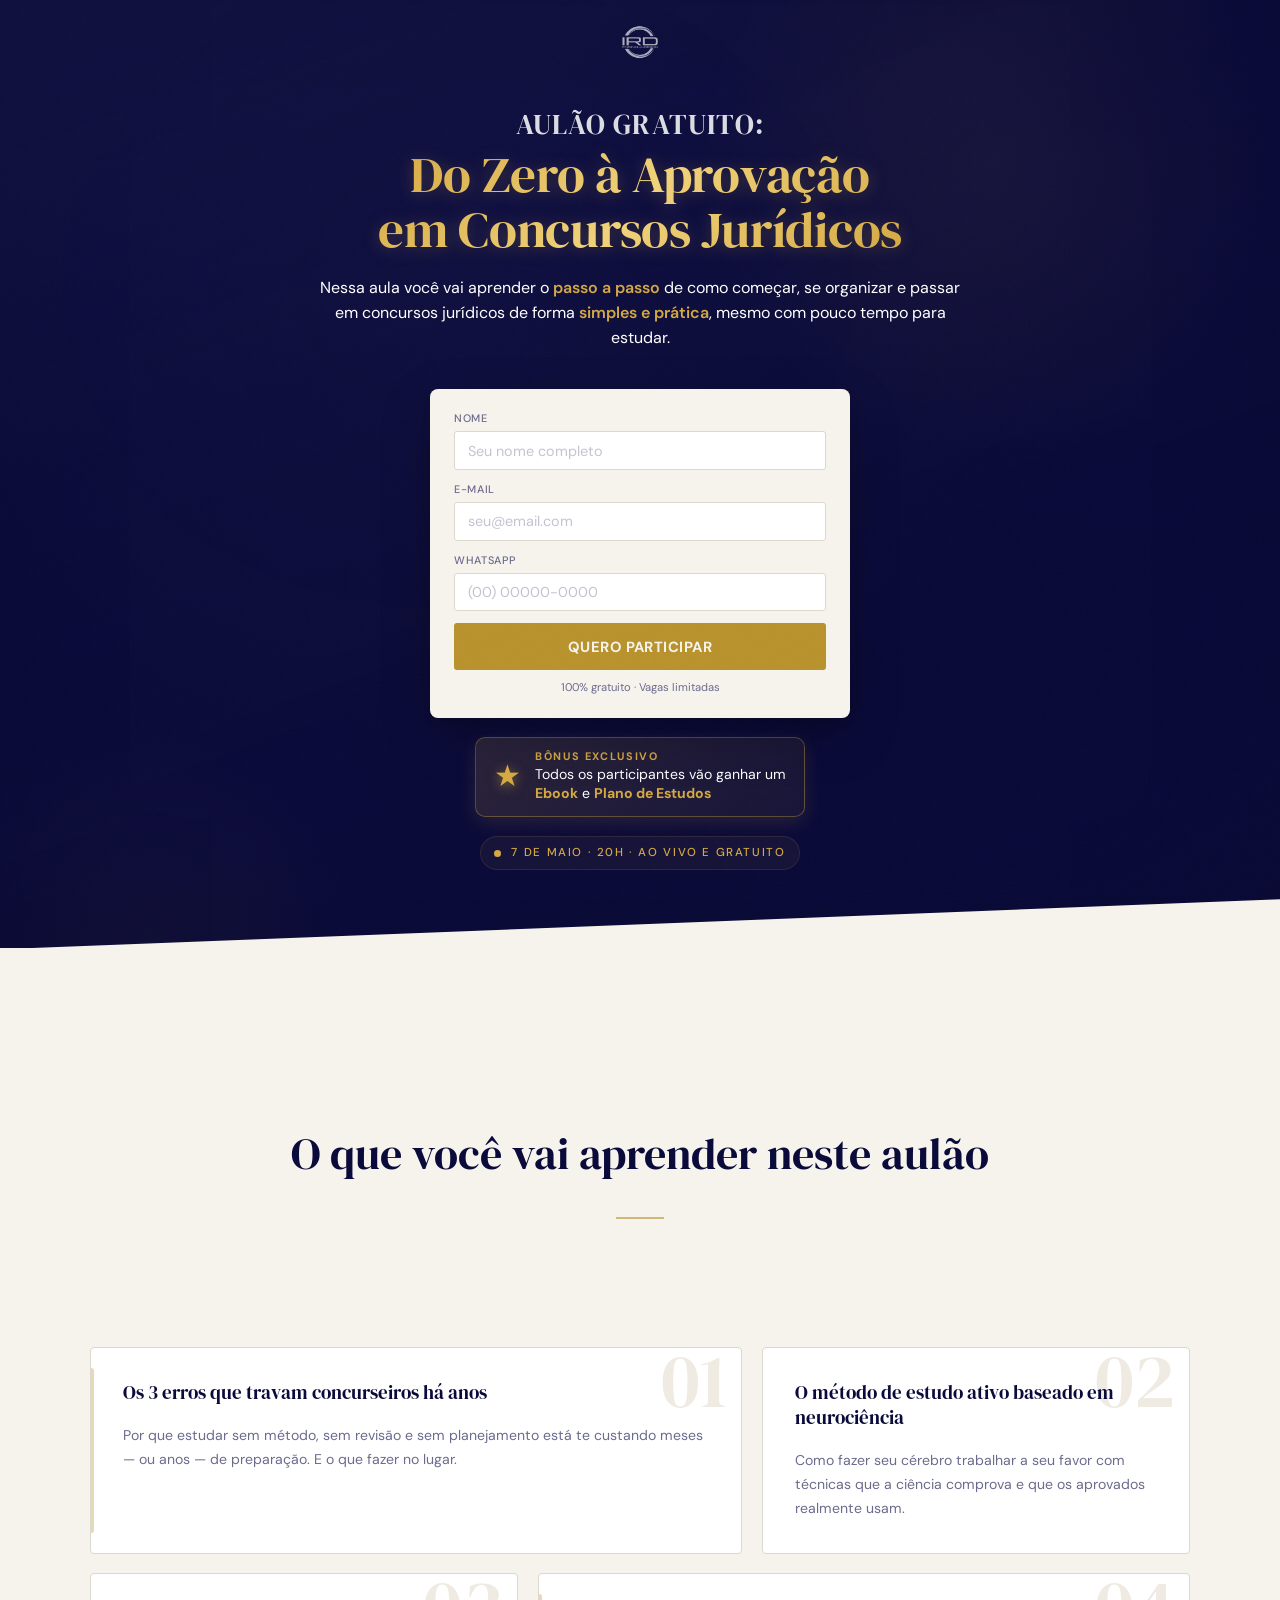
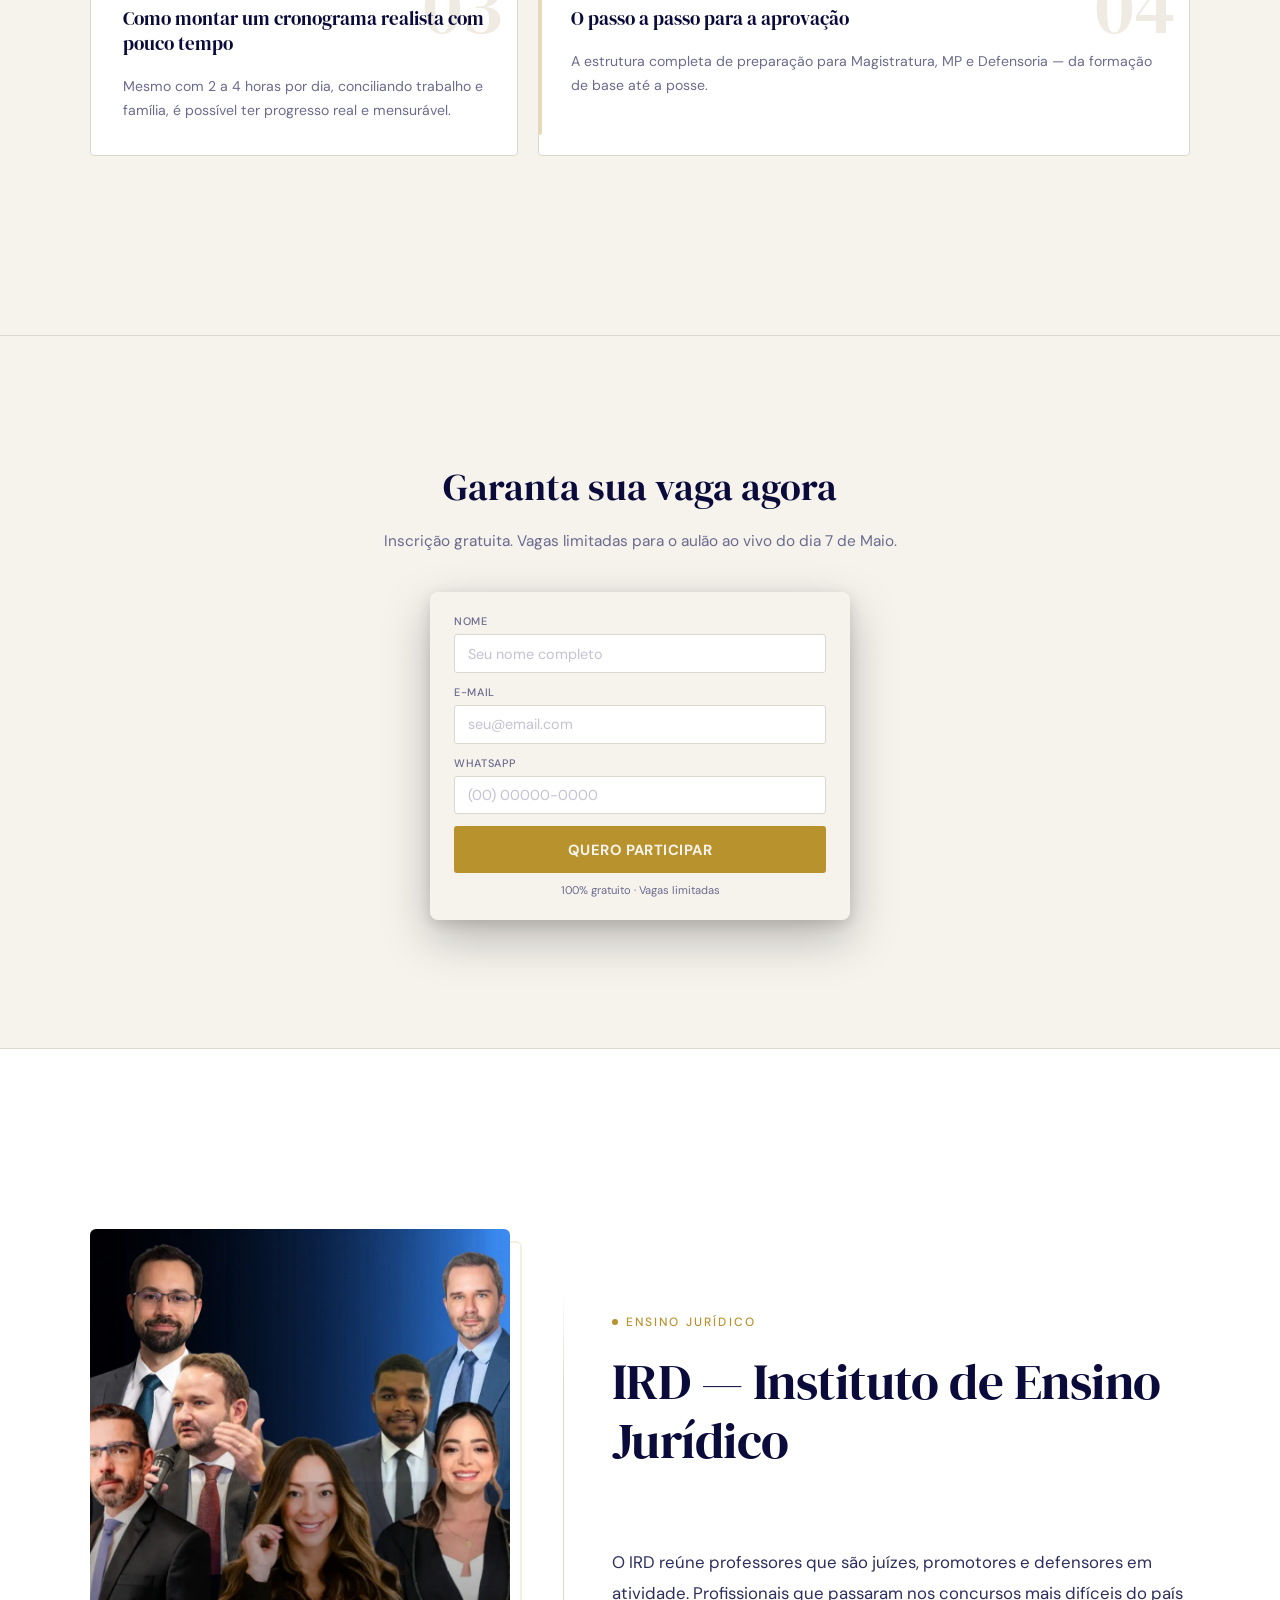
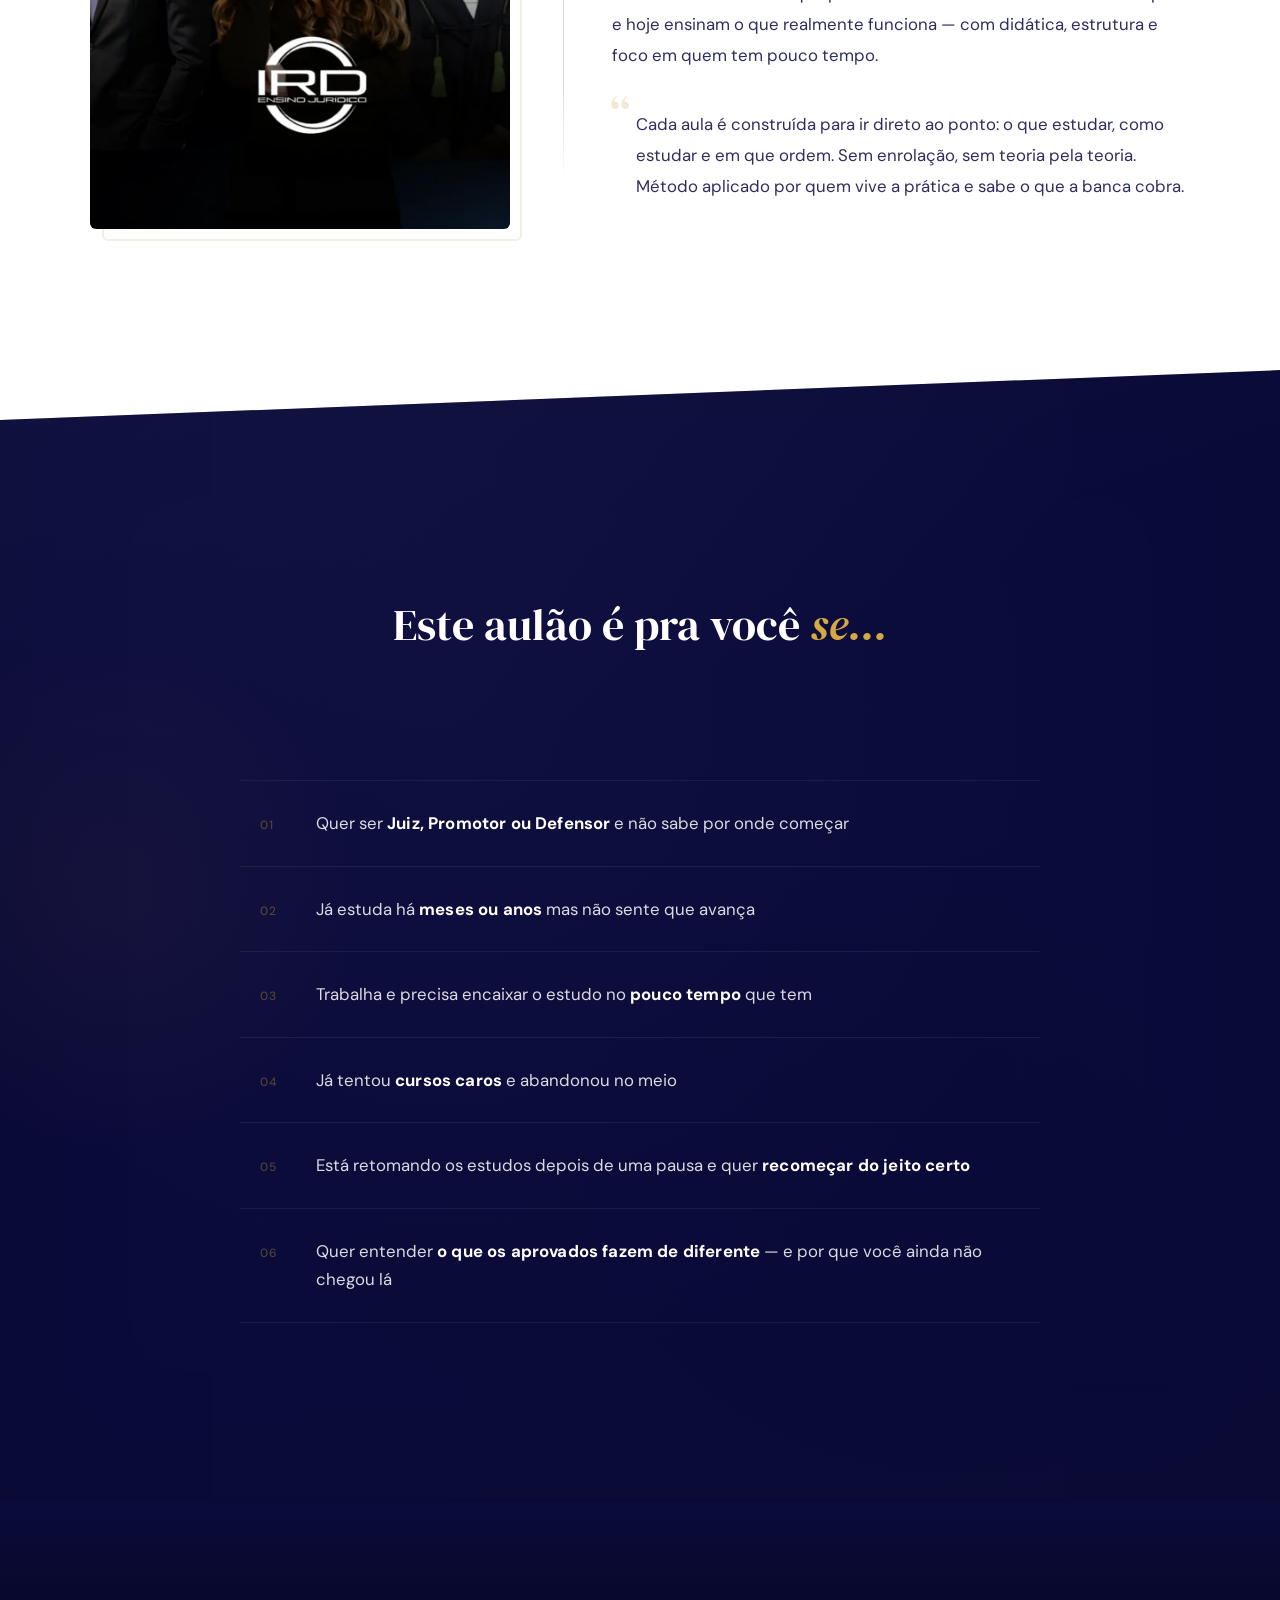
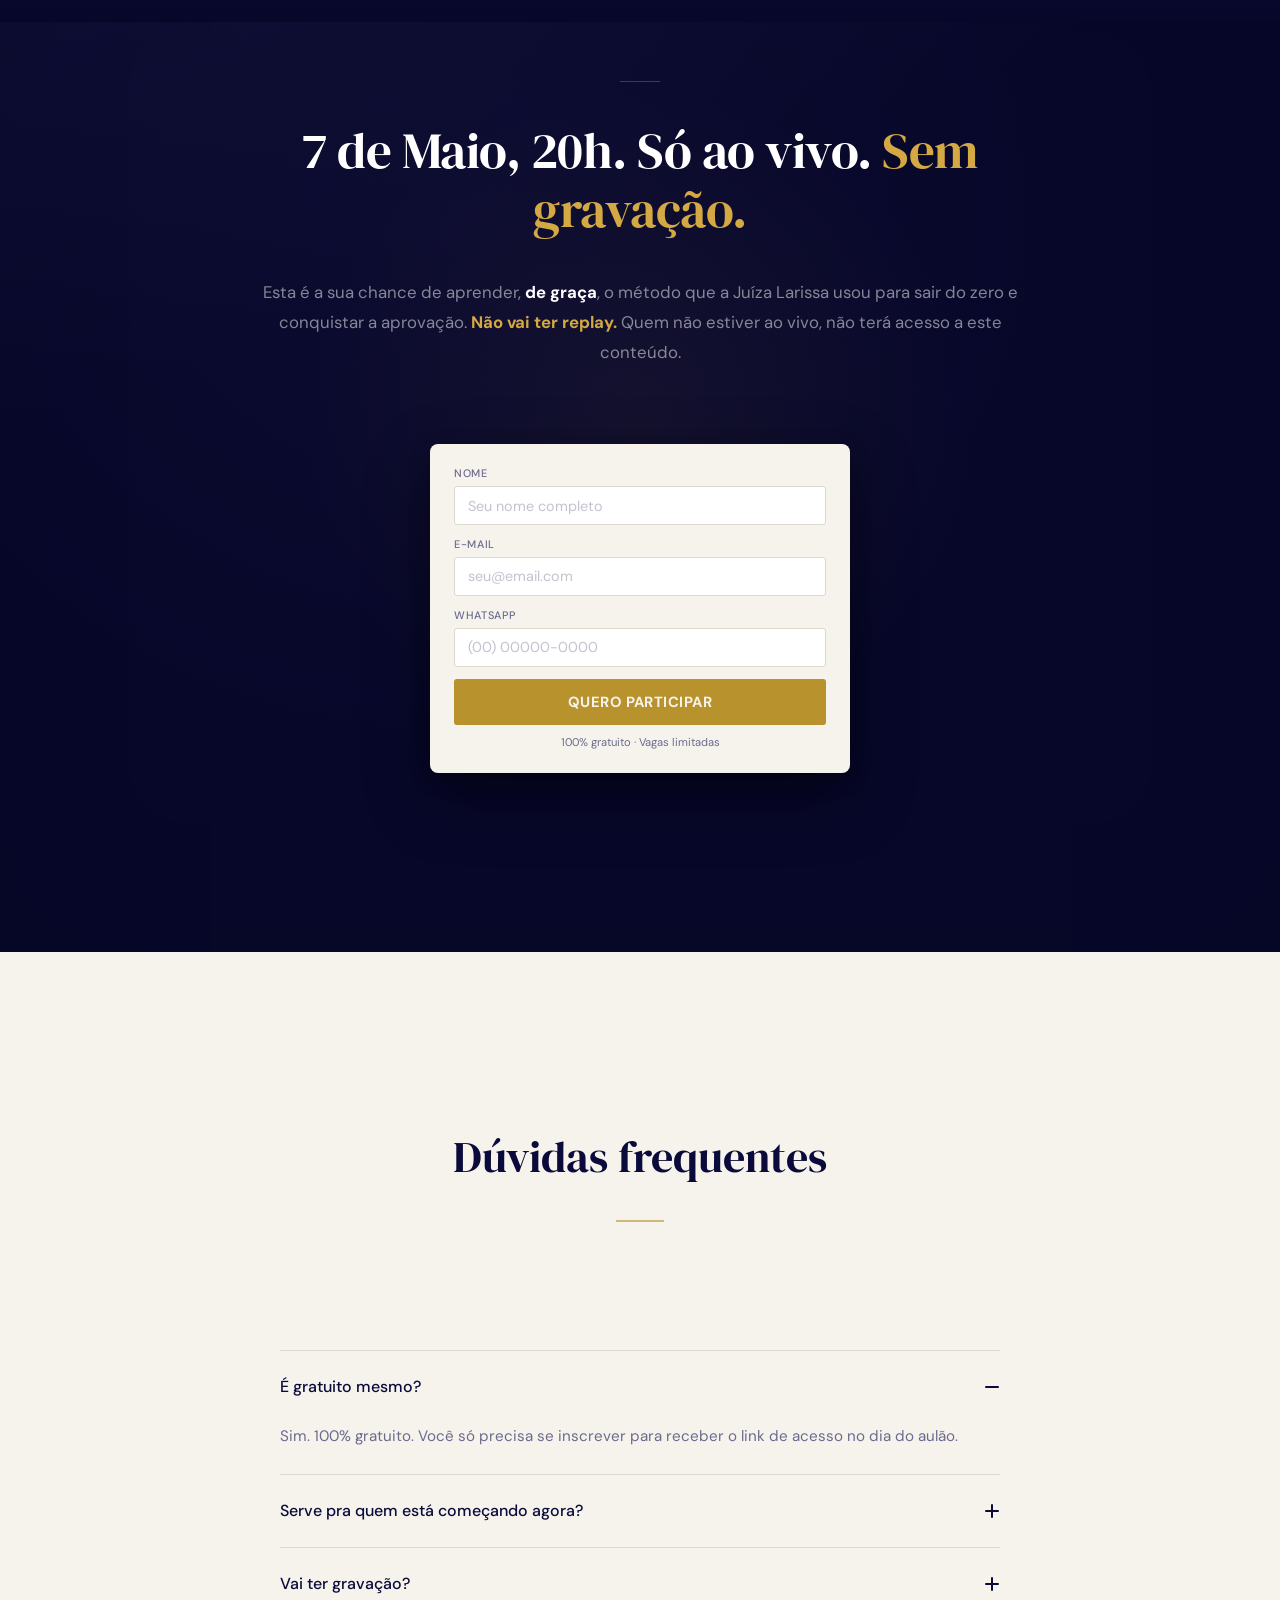
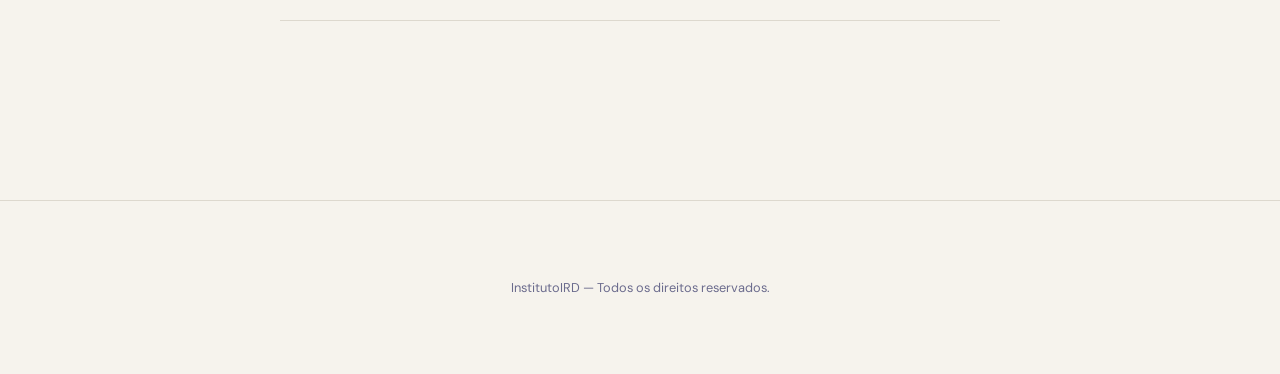
==== commit e6e1f716: "Hero LP aulao: headline dourada, badge abaixo do form, bonus em selo destacado e responsividade mobi" ====
--- a/lp-aulao/index.html
+++ b/lp-aulao/index.html
@@ -30,37 +30,38 @@
     <div class="hero__glow hero__glow--b" aria-hidden="true"></div>
     <div class="hero__inner">
       <div class="hero__content">
+        <h1 class="hero__headline"><span class="hero__headline-pre">Aulão Gratuito:</span><br><span class="hero__headline-main">Do Zero à Aprovação<br>em Concursos Jurídicos</span></h1>
+        <p class="hero__sub">Nessa aula você vai aprender o <strong>passo a passo</strong> de como começar, se organizar e passar em concursos jurídicos de forma <strong>simples e prática</strong>, mesmo com pouco tempo para estudar.</p>
+
+        <div class="aulao-form-card">
+          <form class="aulao-form" data-aulao-form data-source="lp-aulao-hero">
+            <div class="aulao-form__field">
+              <label for="hero-nome">Nome</label>
+              <input type="text" id="hero-nome" name="nome" placeholder="Seu nome completo" required autocomplete="name">
+            </div>
+            <div class="aulao-form__field">
+              <label for="hero-email">E-mail</label>
+              <input type="email" id="hero-email" name="email" placeholder="seu@email.com" required autocomplete="email">
+            </div>
+            <div class="aulao-form__field">
+              <label for="hero-whatsapp">WhatsApp</label>
+              <input type="tel" id="hero-whatsapp" name="whatsapp" placeholder="(00) 00000-0000" required autocomplete="tel">
+            </div>
+            <button type="submit" class="aulao-form__cta">Quero participar</button>
+            <p class="aulao-form__note">100% gratuito &middot; Vagas limitadas</p>
+          </form>
+        </div>
+
+        <div class="hero__bonus">
+          <span class="hero__bonus-icon" aria-hidden="true">★</span>
+          <p class="hero__bonus-label">Bônus exclusivo</p>
+          <p class="hero__bonus-text">Todos os participantes vão ganhar um<br><strong>Ebook</strong> e <strong>Plano de Estudos</strong></p>
+        </div>
+
         <div class="hero__badge">
           <span class="hero__badge-live" aria-hidden="true"></span>
           7 de Maio &middot; 20h &middot; Ao vivo e gratuito
         </div>
-
-        <h1 class="hero__headline">Aulão Gratuito:<br>Do Zero à Aprovação<br>em Concursos Jurídicos</h1>
-        <p class="hero__sub">Nessa aula você vai aprender o passo a passo de como começar, se organizar e passar em concursos jurídicos de forma simples e prática, mesmo com pouco tempo para estudar.</p>
-
-        <div class="aulao-form-card">
-          <form class="aulao-form" data-aulao-form data-source="lp-aulao-hero">
-            <div class="aulao-form__field">
-              <label for="hero-nome">Nome</label>
-              <input type="text" id="hero-nome" name="nome" placeholder="Seu nome completo" required autocomplete="name">
-            </div>
-            <div class="aulao-form__field">
-              <label for="hero-email">E-mail</label>
-              <input type="email" id="hero-email" name="email" placeholder="seu@email.com" required autocomplete="email">
-            </div>
-            <div class="aulao-form__field">
-              <label for="hero-whatsapp">WhatsApp</label>
-              <input type="tel" id="hero-whatsapp" name="whatsapp" placeholder="(00) 00000-0000" required autocomplete="tel">
-            </div>
-            <button type="submit" class="aulao-form__cta">Quero participar</button>
-            <p class="aulao-form__note">100% gratuito &middot; Vagas limitadas</p>
-          </form>
-        </div>
-
-        <p class="hero__bonus">
-          <span class="hero__bonus-icon" aria-hidden="true">★</span>
-          <strong>Bônus exclusivo:</strong> todos os participantes vão ganhar um <strong>Ebook</strong> e <strong>Plano de Estudos</strong>.
-        </p>
       </div>
     </div>
     <div class="hero__angle" aria-hidden="true"></div>
--- a/lp-aulao/style.css
+++ b/lp-aulao/style.css
@@ -205,7 +205,7 @@
   min-height: 100dvh;
   display: flex;
   align-items: center;
-  padding: calc(80px + var(--space-lg)) clamp(1.5rem, 5vw, 6rem) calc(var(--space-lg) + 50px);
+  padding: calc(70px + var(--space-sm)) clamp(1.5rem, 5vw, 6rem) calc(var(--space-md) + 40px);
   position: relative;
   overflow: hidden;
 }
@@ -274,16 +274,15 @@
   display: inline-flex;
   align-items: center;
   gap: 10px;
-  font-size: .75rem;
+  font-size: .72rem;
   font-weight: 500;
   letter-spacing: .14em;
   text-transform: uppercase;
   color: var(--gold-brand);
   background: rgba(212, 168, 66, .06);
   border: 1px solid rgba(212, 168, 66, .12);
-  padding: .55em 1.3em;
+  padding: .5em 1.2em;
   border-radius: 100px;
-  margin-bottom: var(--space-lg);
 }
 
 .hero__badge-live {
@@ -301,45 +300,99 @@
 
 .hero__headline {
   font-family: var(--font-display);
-  font-size: clamp(1.85rem, 4.5vw, 3.5rem);
+  font-size: clamp(1.85rem, 4vw, 3.4rem);
   font-weight: 400;
-  line-height: 1.12;
-  letter-spacing: .005em;
+  line-height: 1.08;
+  letter-spacing: -.005em;
+  color: var(--white);
+  margin-bottom: var(--space-sm);
+  max-width: 920px;
+}
+.hero__headline-pre {
+  display: inline-block;
+  font-size: .55em;
+  letter-spacing: .04em;
+  color: var(--white-soft);
   text-transform: uppercase;
+  font-weight: 500;
+  margin-bottom: 0.25em;
+}
+.hero__headline-main {
+  display: inline-block;
+  color: var(--gold-brand);
+  background: linear-gradient(135deg, var(--gold-brand) 0%, #f0d27a 50%, var(--gold-brand) 100%);
+  -webkit-background-clip: text;
+  background-clip: text;
+  -webkit-text-fill-color: transparent;
+  filter: drop-shadow(0 2px 8px rgba(212, 168, 66, .25));
+}
+
+.hero__sub {
+  font-size: clamp(.95rem, 1.25vw, 1.1rem);
+  line-height: 1.55;
   color: var(--white);
-  margin-bottom: var(--space-md);
-  max-width: 900px;
-}
-
-.hero__sub {
-  font-size: clamp(1rem, 1.4vw, 1.2rem);
-  line-height: 1.6;
-  color: var(--white-soft);
   max-width: 640px;
-  margin: 0 auto var(--space-lg);
-}
-
-.hero__bonus {
-  display: flex;
-  align-items: flex-start;
-  gap: 10px;
-  font-size: clamp(.9rem, 1.15vw, 1rem);
-  line-height: 1.55;
-  color: var(--white-soft);
-  max-width: 560px;
-  margin: var(--space-md) auto 0;
-  text-align: left;
-}
-.hero__bonus-icon {
-  flex-shrink: 0;
-  color: var(--gold-brand);
-  font-size: 1.1em;
-  line-height: 1.5;
-}
-.hero__bonus strong {
+  margin: 0 auto var(--space-md);
+  font-weight: 400;
+}
+.hero__sub strong {
   color: var(--gold-brand);
   font-weight: 600;
 }
+
+/* Badge passa a ficar abaixo do form */
+.hero__content > .hero__badge {
+  margin-top: var(--space-sm);
+  margin-bottom: 0;
+}
+
+.hero__bonus {
+  display: grid;
+  grid-template-columns: auto 1fr;
+  grid-template-rows: auto auto;
+  column-gap: 14px;
+  row-gap: 2px;
+  align-items: center;
+  background: linear-gradient(135deg, rgba(212, 168, 66, .16), rgba(184, 146, 45, .08));
+  border: 1px solid rgba(212, 168, 66, .35);
+  border-radius: 10px;
+  padding: .75rem 1.1rem;
+  max-width: 460px;
+  margin: var(--space-sm) auto 0;
+  text-align: left;
+  box-shadow: 0 6px 20px rgba(212, 168, 66, .14);
+}
+.hero__bonus-icon {
+  grid-row: 1 / span 2;
+  font-size: clamp(1.5rem, 2.5vw, 1.85rem);
+  line-height: 1;
+  color: var(--gold-brand);
+  filter: drop-shadow(0 2px 6px rgba(212, 168, 66, .55));
+}
+.hero__bonus-label {
+  grid-column: 2;
+  grid-row: 1;
+  font-size: .68rem;
+  font-weight: 700;
+  letter-spacing: .15em;
+  text-transform: uppercase;
+  color: var(--gold-brand);
+  margin: 0;
+  line-height: 1.2;
+}
+.hero__bonus-text {
+  grid-column: 2;
+  grid-row: 2;
+  font-size: clamp(.85rem, 1.1vw, .95rem);
+  line-height: 1.4;
+  color: var(--white);
+  margin: 0;
+}
+.hero__bonus-text strong {
+  color: var(--gold-brand);
+  font-weight: 700;
+}
+
 
 
 /* ========================================
@@ -858,8 +911,8 @@
   background: var(--bg-cream);
   border-radius: 8px;
   width: 100%;
-  max-width: 440px;
-  padding: clamp(1.75rem, 3vw, 2.5rem);
+  max-width: 420px;
+  padding: 1.25rem 1.5rem;
   margin: 0 auto;
   box-shadow:
     0 18px 48px rgba(0, 0, 0, .25),
@@ -873,16 +926,16 @@
     0 6px 20px rgba(0, 0, 0, .25);
 }
 
-.aulao-form__field { margin-bottom: 14px; }
+.aulao-form__field { margin-bottom: 10px; }
 
 .aulao-form__field label {
   display: block;
-  font-size: .72rem;
+  font-size: .68rem;
   font-weight: 500;
   letter-spacing: .06em;
   text-transform: uppercase;
   color: var(--navy-muted);
-  margin-bottom: 5px;
+  margin-bottom: 3px;
   transition: color .2s ease, transform .2s ease;
 }
 .aulao-form__field:has(input:focus) label {
@@ -894,12 +947,12 @@
   display: block;
   width: 100%;
   font-family: var(--font-body);
-  font-size: .95rem;
+  font-size: .9rem;
   color: var(--navy);
   background: var(--bg-white);
   border: 1px solid var(--border-warm);
   border-radius: 3px;
-  padding: .8em 1em;
+  padding: .65em .9em;
   transition: border-color .2s ease, box-shadow .2s ease;
 }
 .aulao-form__field input::placeholder {
@@ -916,16 +969,16 @@
   display: block;
   width: 100%;
   font-family: var(--font-body);
-  font-size: .95rem;
+  font-size: .92rem;
   font-weight: 700;
   letter-spacing: .03em;
   color: var(--bg-cream);
   background: var(--gold);
   border: none;
-  padding: 1.1em;
+  padding: .9em;
   border-radius: 3px;
   cursor: pointer;
-  margin-top: var(--space-sm);
+  margin-top: .75rem;
   text-transform: uppercase;
   transition: background .3s ease, transform .3s ease, box-shadow .3s ease;
 }
@@ -946,9 +999,9 @@
 
 .aulao-form__note {
   text-align: center;
-  font-size: .75rem;
+  font-size: .7rem;
   color: var(--navy-muted);
-  margin-top: 12px;
+  margin-top: 8px;
 }
 
 /* Success state */
@@ -1041,14 +1094,38 @@
 
 @media (max-width: 600px) {
   .hero {
-    padding-top: calc(70px + var(--space-md));
-    padding-bottom: calc(var(--space-md) + 40px);
+    padding-top: 64px;
+    padding-bottom: calc(var(--space-sm) + 30px);
   }
-  .hero__headline { font-size: clamp(1.5rem, 6.5vw, 2rem); }
-  .hero__sub { font-size: clamp(.9rem, 3.5vw, 1rem); }
-  .hero__bonus { font-size: clamp(.85rem, 3.2vw, .95rem); }
-  .hero__angle { height: 35px; }
-  .hero__badge { font-size: .65rem; padding: .5em 1em; }
+  .hero__headline { font-size: clamp(1.95rem, 8.5vw, 2.6rem); margin-bottom: var(--space-xs); line-height: 1.05; }
+  .hero__headline-pre { font-size: .42em; }
+  .hero__sub { font-size: clamp(.85rem, 3.5vw, .98rem); margin-bottom: var(--space-sm); line-height: 1.45; }
+  .hero__bonus-text { font-size: clamp(.78rem, 3vw, .9rem); }
+  .hero__bonus-icon { font-size: 1.4rem; }
+  .hero__bonus-label { font-size: .62rem; }
+  .hero__bonus { padding: .65rem .9rem; column-gap: 10px; }
+  .hero__angle { height: 28px; }
+  .hero__badge { font-size: .6rem; padding: .4em .9em; letter-spacing: .1em; }
+  .aulao-form-card { padding: .85rem 1rem; }
+  .aulao-form__field { margin-bottom: 6px; }
+  .aulao-form__field label { font-size: .62rem; margin-bottom: 2px; letter-spacing: .04em; }
+  .aulao-form__field input { padding: .45em .8em; font-size: 16px; }
+  .aulao-form__cta { padding: .7em; font-size: .82rem; margin-top: .45rem; letter-spacing: .04em; }
+  .aulao-form__note { font-size: .62rem; margin-top: 5px; }
+
+  .aulao-form__success { padding: var(--space-md) 1rem; }
+  .aulao-form__success-icon { width: 48px; height: 48px; }
+  .aulao-form__success h4 { font-size: 1.1rem; }
+  .aulao-form__success p { font-size: .85rem; }
+
+  .aulao-meio { padding: var(--space-lg) 1rem; }
+  .aulao-meio__title { font-size: clamp(1.4rem, 5.5vw, 1.85rem); }
+  .aulao-meio__sub { font-size: clamp(.85rem, 3.2vw, .95rem); }
+
+  .ctafinal { padding-left: 1rem; padding-right: 1rem; }
+
+  .header { padding: 16px 1rem; }
+  .header__logo { height: 32px; }
 
   .btn-cta { width: 100%; text-align: center; padding: 1.1em 1.5em; font-size: .9rem; }
 
@@ -1081,6 +1158,19 @@
   .aulao-form__field input { font-size: 16px; }
   .aulao-meio { padding: var(--space-lg) clamp(1rem, 4vw, 2rem); }
   .aulao-meio__title { font-size: clamp(1.4rem, 5.5vw, 1.85rem); }
+}
+
+/* Smartphones bem pequenos (iPhone SE, ~360px) */
+@media (max-width: 380px) {
+  .hero__headline { font-size: clamp(1.7rem, 8vw, 2rem); }
+  .hero__bonus { padding: .55rem .75rem; column-gap: 8px; }
+  .hero__bonus-icon { font-size: 1.3rem; }
+  .hero__bonus-text { font-size: .78rem; line-height: 1.35; }
+  .hero__bonus-label { font-size: .58rem; letter-spacing: .12em; }
+  .hero__badge { font-size: .55rem; padding: .35em .8em; }
+  .aulao-form-card { padding: .75rem .9rem; }
+  .aulao-form__cta { font-size: .78rem; }
+  .ctafinal__headline { font-size: clamp(1.3rem, 5vw, 1.6rem); }
 }
 
 /* Reduced motion */
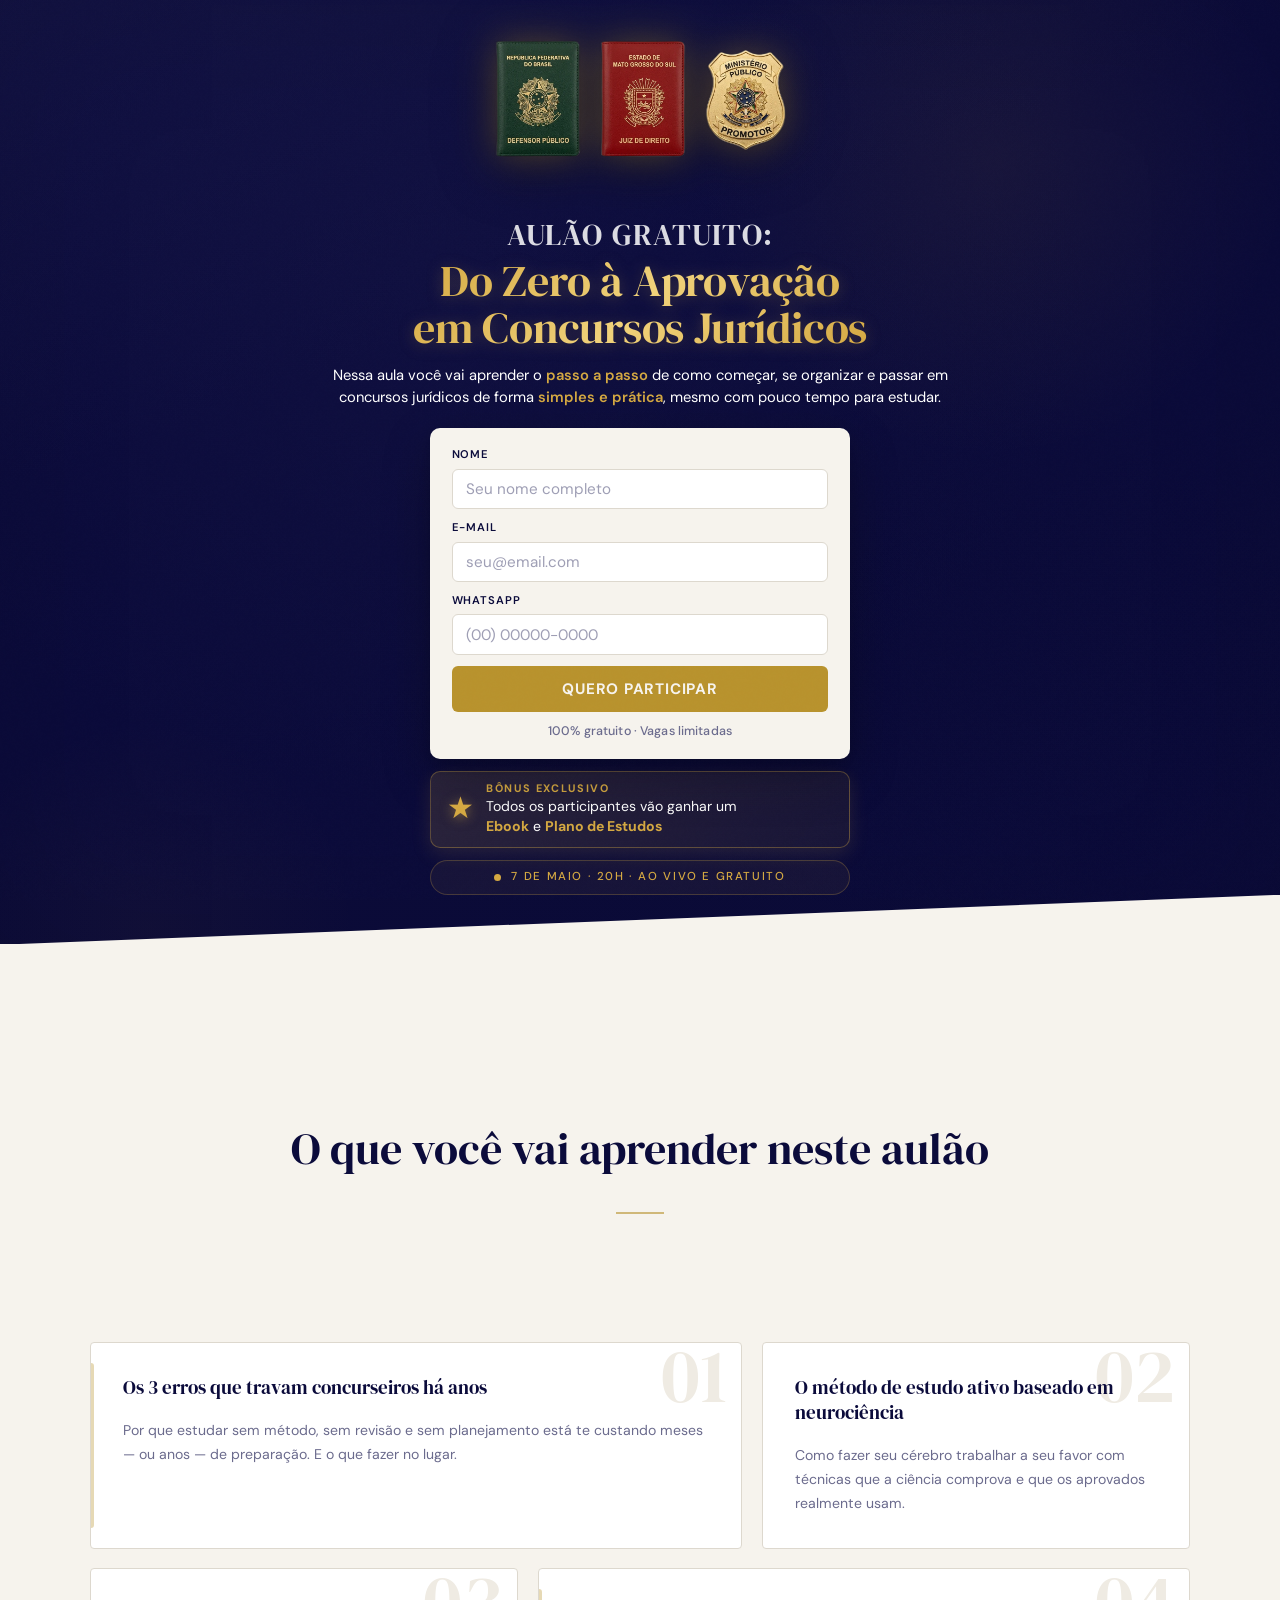
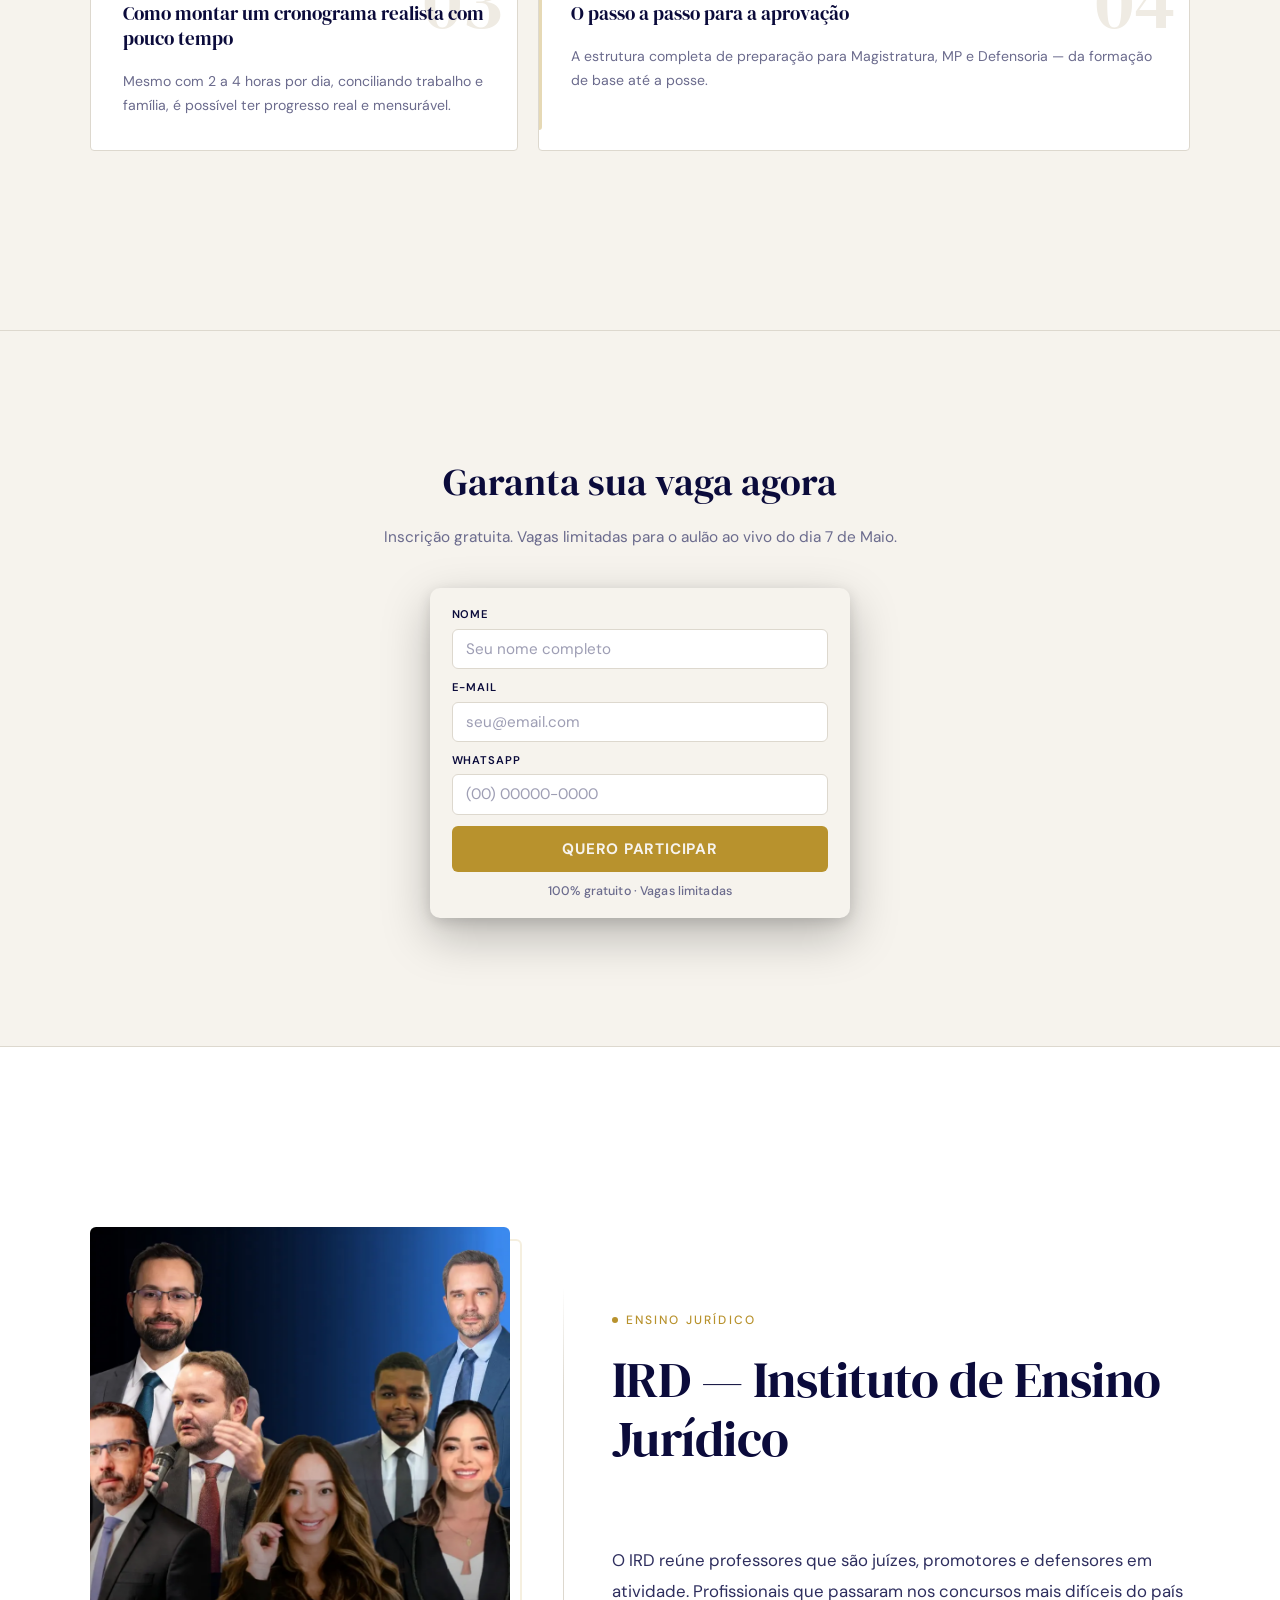
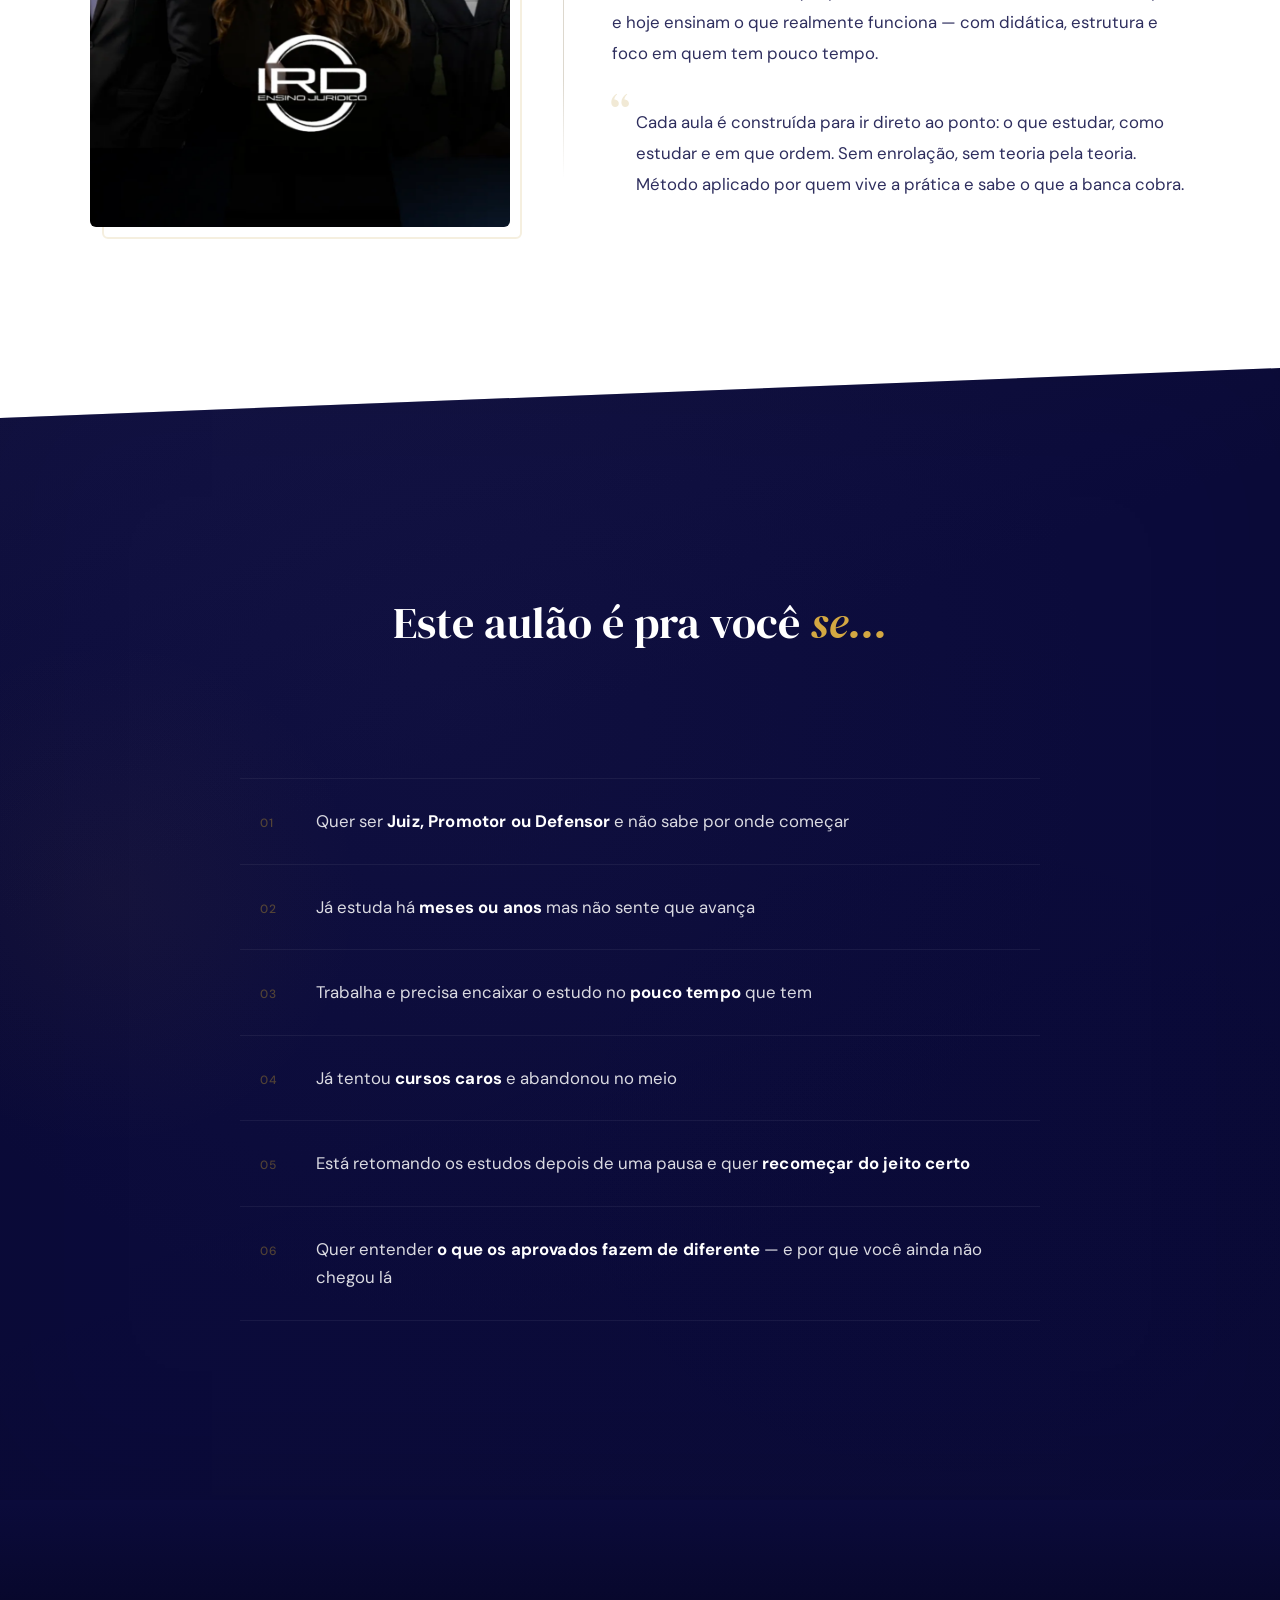
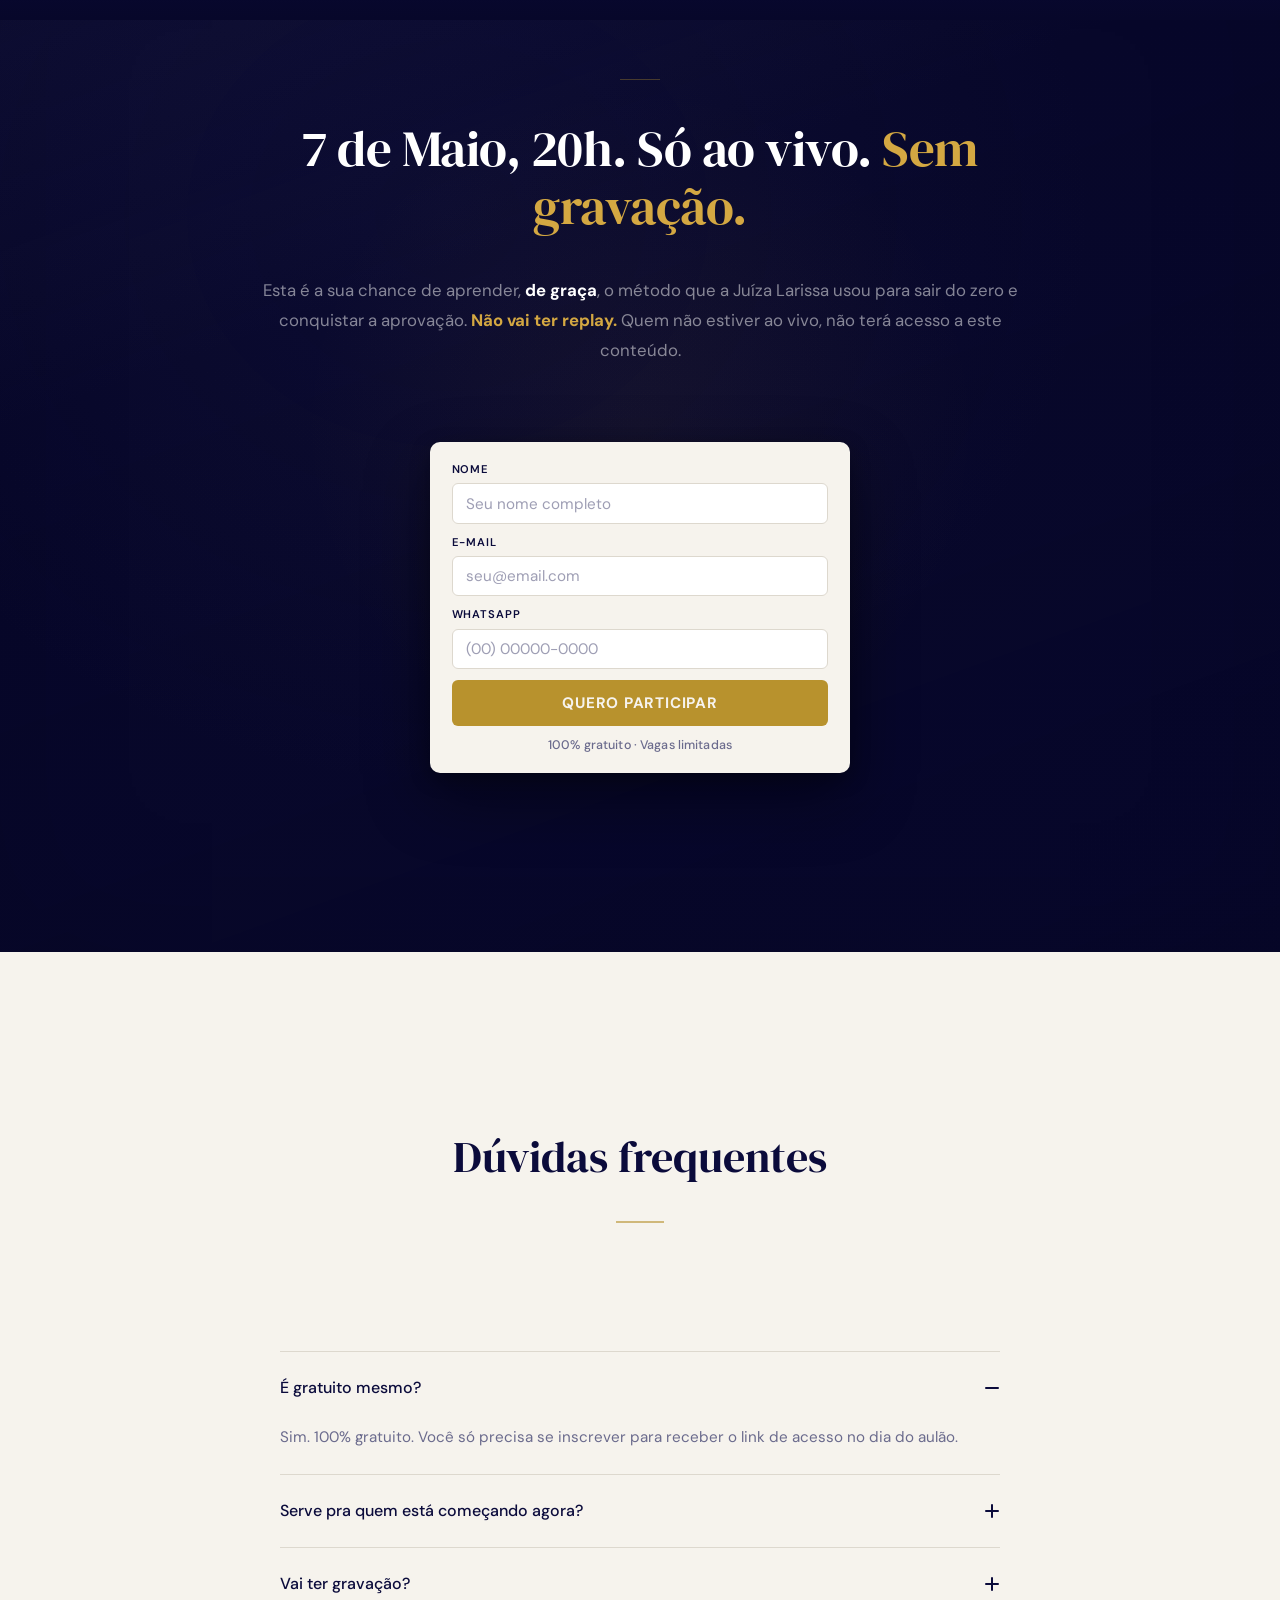
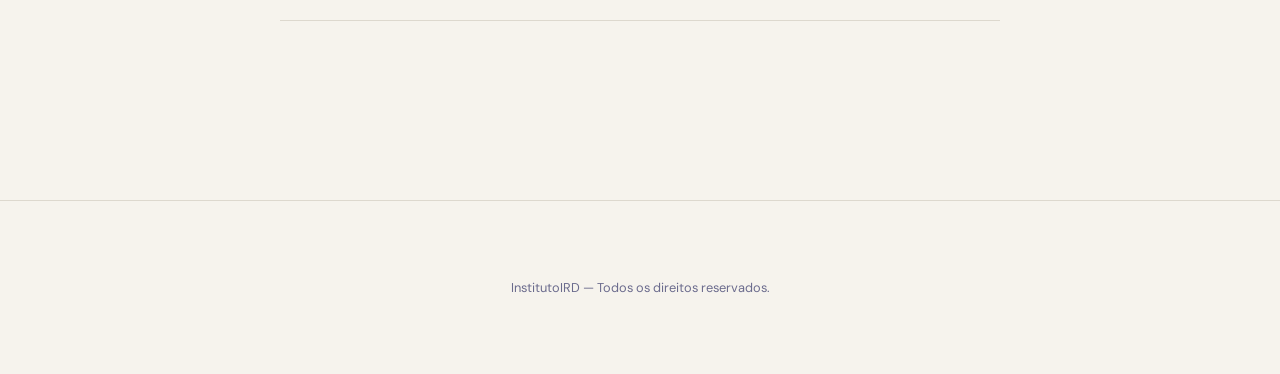
==== commit b51b7b4c: "Adiciona brasao da Triade Juridica no header e compacta hero para caber form na primeira dobra (mobi" ====
--- a/lp-aulao/index.html
+++ b/lp-aulao/index.html
@@ -20,7 +20,7 @@
   <!-- ========== HEADER ========== -->
   <header class="header">
     <div class="header__inner">
-      <img src="logo.webp" alt="IRD Ensino Jurídico" class="header__logo" width="120" height="40">
+      <img src="brasao.webp" alt="Brasões: Defensor Público, Juiz de Direito e Promotor" class="header__brasao" width="1200" height="655">
     </div>
   </header>
 
--- a/lp-aulao/style.css
+++ b/lp-aulao/style.css
@@ -175,7 +175,7 @@
   left: 0;
   right: 0;
   z-index: 10;
-  padding: 24px clamp(1.5rem, 5vw, 6rem);
+  padding: 20px clamp(1.5rem, 5vw, 6rem) 0;
 }
 
 .header__inner {
@@ -185,15 +185,27 @@
   justify-content: center;
 }
 
-.header__logo {
-  height: 36px;
+.header__brasao {
+  height: clamp(110px, 14vw, 175px);
   width: auto;
   display: block;
-  filter: brightness(0) invert(1);
-  opacity: .65;
-  transition: opacity .3s ease;
-}
-.header__logo:hover { opacity: 1; }
+  filter:
+    drop-shadow(0 0 18px rgba(212, 168, 66, .35))
+    drop-shadow(0 8px 24px rgba(0, 0, 0, .55));
+  animation: brasaoGlow 4s ease-in-out infinite;
+}
+@keyframes brasaoGlow {
+  0%, 100% {
+    filter:
+      drop-shadow(0 0 14px rgba(212, 168, 66, .25))
+      drop-shadow(0 8px 24px rgba(0, 0, 0, .55));
+  }
+  50% {
+    filter:
+      drop-shadow(0 0 22px rgba(212, 168, 66, .45))
+      drop-shadow(0 8px 24px rgba(0, 0, 0, .55));
+  }
+}
 
 
 /* ========================================
@@ -205,7 +217,7 @@
   min-height: 100dvh;
   display: flex;
   align-items: center;
-  padding: calc(70px + var(--space-sm)) clamp(1.5rem, 5vw, 6rem) calc(var(--space-md) + 40px);
+  padding: calc(195px + var(--space-xs)) clamp(1.5rem, 5vw, 6rem) calc(var(--space-sm) + 30px);
   position: relative;
   overflow: hidden;
 }
@@ -271,17 +283,21 @@
 }
 
 .hero__badge {
-  display: inline-flex;
+  display: flex;
   align-items: center;
+  justify-content: center;
   gap: 10px;
+  width: 100%;
+  max-width: 420px;
+  margin: 0 auto;
   font-size: .72rem;
   font-weight: 500;
   letter-spacing: .14em;
   text-transform: uppercase;
   color: var(--gold-brand);
   background: rgba(212, 168, 66, .06);
-  border: 1px solid rgba(212, 168, 66, .12);
-  padding: .5em 1.2em;
+  border: 1px solid rgba(212, 168, 66, .25);
+  padding: .55em 1em;
   border-radius: 100px;
 }
 
@@ -300,17 +316,17 @@
 
 .hero__headline {
   font-family: var(--font-display);
-  font-size: clamp(1.85rem, 4vw, 3.4rem);
+  font-size: clamp(1.6rem, 3.4vw, 2.8rem);
   font-weight: 400;
   line-height: 1.08;
   letter-spacing: -.005em;
   color: var(--white);
-  margin-bottom: var(--space-sm);
+  margin-bottom: var(--space-xs);
   max-width: 920px;
 }
 .hero__headline-pre {
   display: inline-block;
-  font-size: .55em;
+  font-size: .68em;
   letter-spacing: .04em;
   color: var(--white-soft);
   text-transform: uppercase;
@@ -328,11 +344,11 @@
 }
 
 .hero__sub {
-  font-size: clamp(.95rem, 1.25vw, 1.1rem);
-  line-height: 1.55;
+  font-size: clamp(.9rem, 1.15vw, 1.05rem);
+  line-height: 1.5;
   color: var(--white);
-  max-width: 640px;
-  margin: 0 auto var(--space-md);
+  max-width: 620px;
+  margin: 0 auto var(--space-sm);
   font-weight: 400;
 }
 .hero__sub strong {
@@ -342,7 +358,7 @@
 
 /* Badge passa a ficar abaixo do form */
 .hero__content > .hero__badge {
-  margin-top: var(--space-sm);
+  margin-top: var(--space-xs);
   margin-bottom: 0;
 }
 
@@ -350,15 +366,16 @@
   display: grid;
   grid-template-columns: auto 1fr;
   grid-template-rows: auto auto;
-  column-gap: 14px;
+  column-gap: 12px;
   row-gap: 2px;
   align-items: center;
   background: linear-gradient(135deg, rgba(212, 168, 66, .16), rgba(184, 146, 45, .08));
   border: 1px solid rgba(212, 168, 66, .35);
   border-radius: 10px;
-  padding: .75rem 1.1rem;
-  max-width: 460px;
-  margin: var(--space-sm) auto 0;
+  padding: .65rem 1rem;
+  width: 100%;
+  max-width: 420px;
+  margin: var(--space-xs) auto 0;
   text-align: left;
   box-shadow: 0 6px 20px rgba(212, 168, 66, .14);
 }
@@ -909,10 +926,10 @@
 .aulao-form-card {
   position: relative;
   background: var(--bg-cream);
-  border-radius: 8px;
+  border-radius: 10px;
   width: 100%;
   max-width: 420px;
-  padding: 1.25rem 1.5rem;
+  padding: 1.1rem 1.35rem 1rem;
   margin: 0 auto;
   box-shadow:
     0 18px 48px rgba(0, 0, 0, .25),
@@ -926,42 +943,47 @@
     0 6px 20px rgba(0, 0, 0, .25);
 }
 
-.aulao-form__field { margin-bottom: 10px; }
+.aulao-form__field { margin-bottom: 9px; }
 
 .aulao-form__field label {
   display: block;
-  font-size: .68rem;
-  font-weight: 500;
-  letter-spacing: .06em;
+  font-size: .7rem;
+  font-weight: 600;
+  letter-spacing: .08em;
   text-transform: uppercase;
-  color: var(--navy-muted);
-  margin-bottom: 3px;
-  transition: color .2s ease, transform .2s ease;
+  color: var(--navy);
+  margin-bottom: 4px;
+  transition: color .2s ease;
 }
 .aulao-form__field:has(input:focus) label {
-  color: var(--gold);
-  transform: translateY(-2px);
+  color: var(--gold-dark);
 }
 
 .aulao-form__field input {
   display: block;
   width: 100%;
   font-family: var(--font-body);
-  font-size: .9rem;
+  font-size: .95rem;
+  font-weight: 500;
   color: var(--navy);
   background: var(--bg-white);
-  border: 1px solid var(--border-warm);
-  border-radius: 3px;
-  padding: .65em .9em;
-  transition: border-color .2s ease, box-shadow .2s ease;
+  border: 1.5px solid var(--border-warm);
+  border-radius: 6px;
+  padding: .6em .9em;
+  transition: border-color .2s ease, box-shadow .2s ease, background .2s ease;
 }
 .aulao-form__field input::placeholder {
   color: var(--navy-muted);
-  opacity: .4;
+  font-weight: 400;
+  opacity: .65;
+}
+.aulao-form__field input:hover {
+  border-color: var(--navy-muted);
 }
 .aulao-form__field input:focus {
   outline: none;
   border-color: var(--gold);
+  background: var(--bg-white);
   box-shadow: 0 0 0 3px var(--gold-light);
 }
 
@@ -969,16 +991,16 @@
   display: block;
   width: 100%;
   font-family: var(--font-body);
-  font-size: .92rem;
+  font-size: .95rem;
   font-weight: 700;
-  letter-spacing: .03em;
+  letter-spacing: .05em;
   color: var(--bg-cream);
   background: var(--gold);
   border: none;
-  padding: .9em;
-  border-radius: 3px;
+  padding: .85em;
+  border-radius: 6px;
   cursor: pointer;
-  margin-top: .75rem;
+  margin-top: .7rem;
   text-transform: uppercase;
   transition: background .3s ease, transform .3s ease, box-shadow .3s ease;
 }
@@ -999,9 +1021,11 @@
 
 .aulao-form__note {
   text-align: center;
-  font-size: .7rem;
+  font-size: .78rem;
+  font-weight: 500;
   color: var(--navy-muted);
-  margin-top: 8px;
+  margin-top: 9px;
+  letter-spacing: .01em;
 }
 
 /* Success state */
@@ -1094,24 +1118,24 @@
 
 @media (max-width: 600px) {
   .hero {
-    padding-top: 64px;
-    padding-bottom: calc(var(--space-sm) + 30px);
+    padding-top: 130px;
+    padding-bottom: calc(var(--space-xs) + 20px);
   }
-  .hero__headline { font-size: clamp(1.95rem, 8.5vw, 2.6rem); margin-bottom: var(--space-xs); line-height: 1.05; }
-  .hero__headline-pre { font-size: .42em; }
-  .hero__sub { font-size: clamp(.85rem, 3.5vw, .98rem); margin-bottom: var(--space-sm); line-height: 1.45; }
-  .hero__bonus-text { font-size: clamp(.78rem, 3vw, .9rem); }
-  .hero__bonus-icon { font-size: 1.4rem; }
-  .hero__bonus-label { font-size: .62rem; }
-  .hero__bonus { padding: .65rem .9rem; column-gap: 10px; }
+  .hero__headline { font-size: clamp(1.55rem, 7vw, 2.05rem); margin-bottom: 6px; line-height: 1.05; }
+  .hero__headline-pre { font-size: .42em; margin-bottom: 0.15em; }
+  .hero__sub { font-size: clamp(.8rem, 3.2vw, .9rem); margin-bottom: 10px; line-height: 1.4; }
+  .hero__bonus-text { font-size: clamp(.74rem, 2.9vw, .85rem); line-height: 1.3; }
+  .hero__bonus-icon { font-size: 1.25rem; }
+  .hero__bonus-label { font-size: .58rem; }
+  .hero__bonus { padding: .5rem .8rem; column-gap: 9px; row-gap: 1px; margin-top: 8px; }
   .hero__angle { height: 28px; }
-  .hero__badge { font-size: .6rem; padding: .4em .9em; letter-spacing: .1em; }
-  .aulao-form-card { padding: .85rem 1rem; }
-  .aulao-form__field { margin-bottom: 6px; }
-  .aulao-form__field label { font-size: .62rem; margin-bottom: 2px; letter-spacing: .04em; }
-  .aulao-form__field input { padding: .45em .8em; font-size: 16px; }
-  .aulao-form__cta { padding: .7em; font-size: .82rem; margin-top: .45rem; letter-spacing: .04em; }
-  .aulao-form__note { font-size: .62rem; margin-top: 5px; }
+  .hero__badge { font-size: .62rem; padding: .5em .9em; letter-spacing: .1em; margin-top: 8px; }
+  .aulao-form-card { padding: .85rem .95rem .8rem; }
+  .aulao-form__field { margin-bottom: 7px; }
+  .aulao-form__field label { font-size: .62rem; margin-bottom: 3px; letter-spacing: .04em; }
+  .aulao-form__field input { padding: .5em .85em; font-size: 16px; border-radius: 5px; }
+  .aulao-form__cta { padding: .7em; font-size: .85rem; margin-top: .55rem; letter-spacing: .04em; border-radius: 5px; }
+  .aulao-form__note { font-size: .68rem; margin-top: 6px; }
 
   .aulao-form__success { padding: var(--space-md) 1rem; }
   .aulao-form__success-icon { width: 48px; height: 48px; }
@@ -1124,8 +1148,7 @@
 
   .ctafinal { padding-left: 1rem; padding-right: 1rem; }
 
-  .header { padding: 16px 1rem; }
-  .header__logo { height: 32px; }
+  .header { padding: 14px 1rem 0; }
 
   .btn-cta { width: 100%; text-align: center; padding: 1.1em 1.5em; font-size: .9rem; }
 
@@ -1163,13 +1186,15 @@
 /* Smartphones bem pequenos (iPhone SE, ~360px) */
 @media (max-width: 380px) {
   .hero__headline { font-size: clamp(1.7rem, 8vw, 2rem); }
-  .hero__bonus { padding: .55rem .75rem; column-gap: 8px; }
+  .hero__bonus { padding: .7rem .9rem; column-gap: 10px; }
   .hero__bonus-icon { font-size: 1.3rem; }
-  .hero__bonus-text { font-size: .78rem; line-height: 1.35; }
-  .hero__bonus-label { font-size: .58rem; letter-spacing: .12em; }
-  .hero__badge { font-size: .55rem; padding: .35em .8em; }
-  .aulao-form-card { padding: .75rem .9rem; }
-  .aulao-form__cta { font-size: .78rem; }
+  .hero__bonus-text { font-size: .8rem; line-height: 1.35; }
+  .hero__bonus-label { font-size: .6rem; letter-spacing: .12em; }
+  .hero__badge { font-size: .62rem; padding: .55em .9em; letter-spacing: .1em; }
+  .aulao-form-card { padding: 1rem 1rem .9rem; }
+  .aulao-form__field input { padding: .6em .8em; }
+  .aulao-form__cta { font-size: .85rem; padding: .75em; }
+  .aulao-form__note { font-size: .72rem; }
   .ctafinal__headline { font-size: clamp(1.3rem, 5vw, 1.6rem); }
 }
 
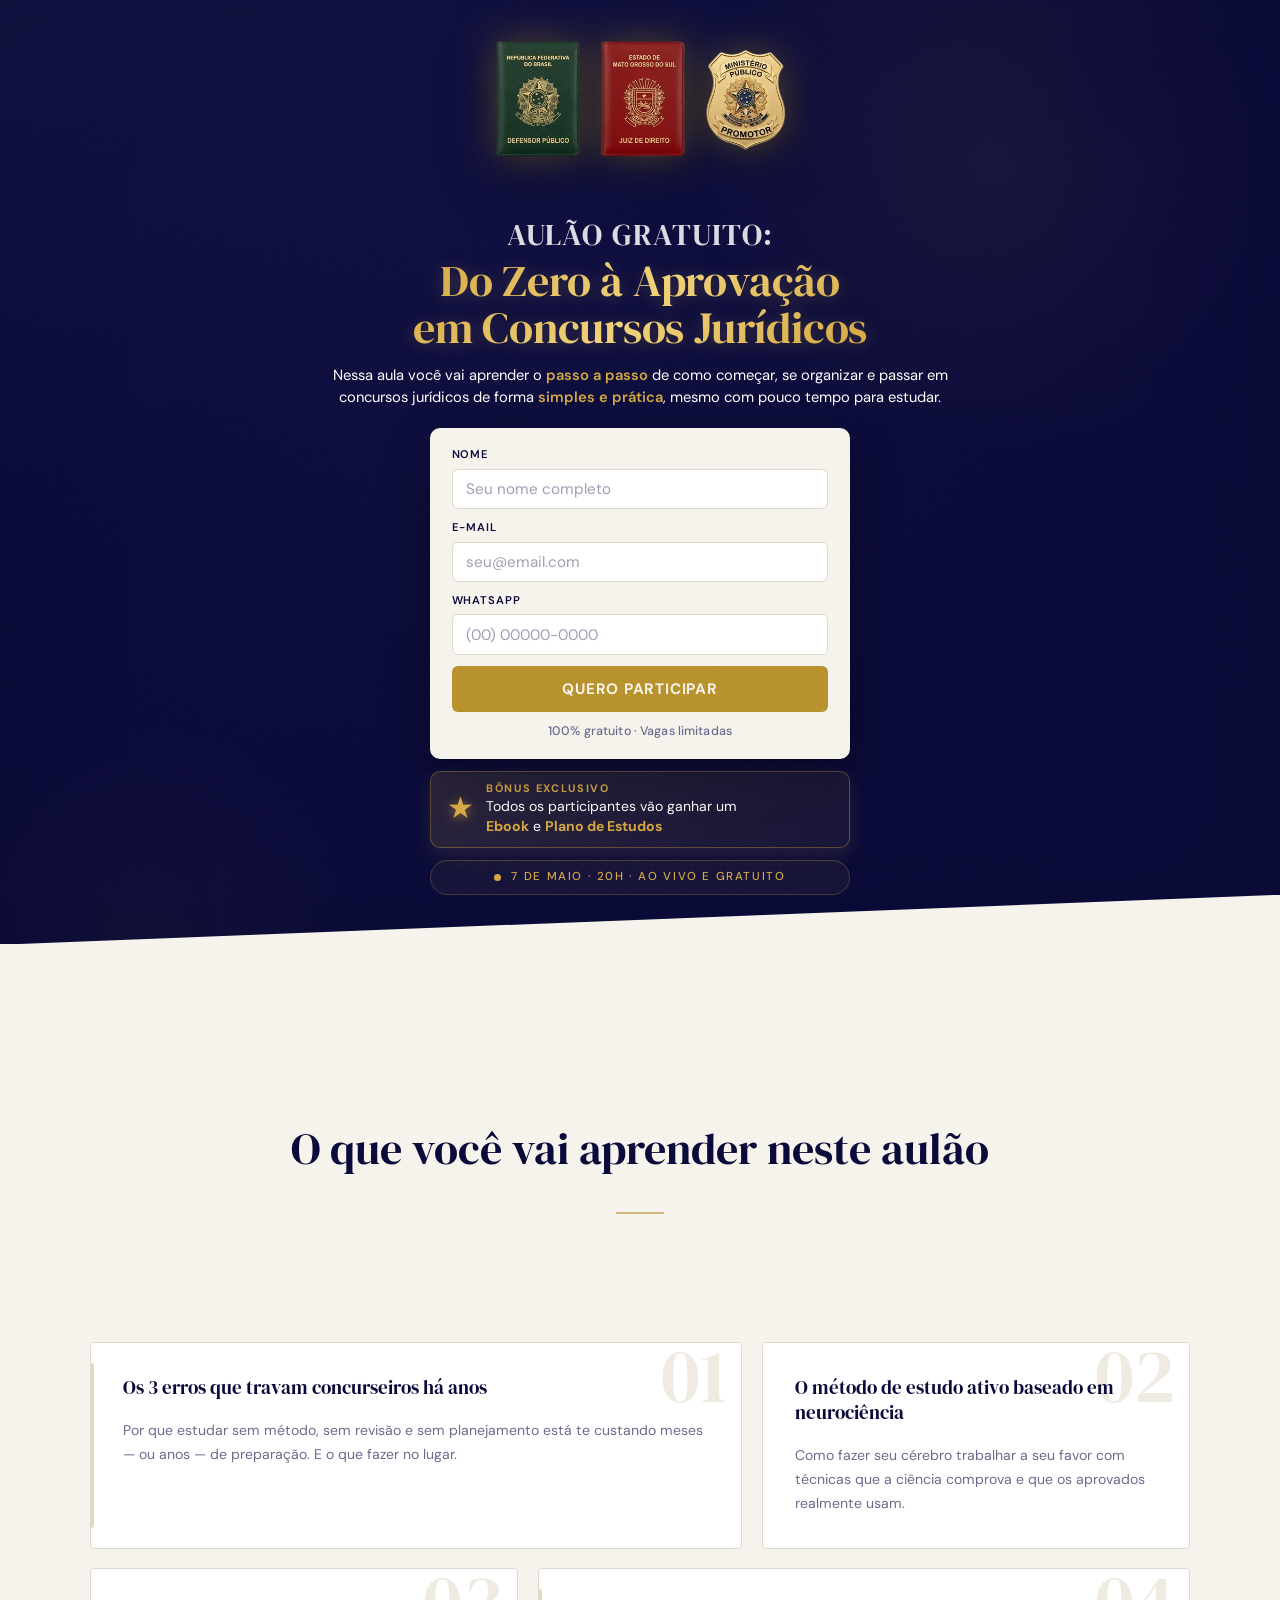
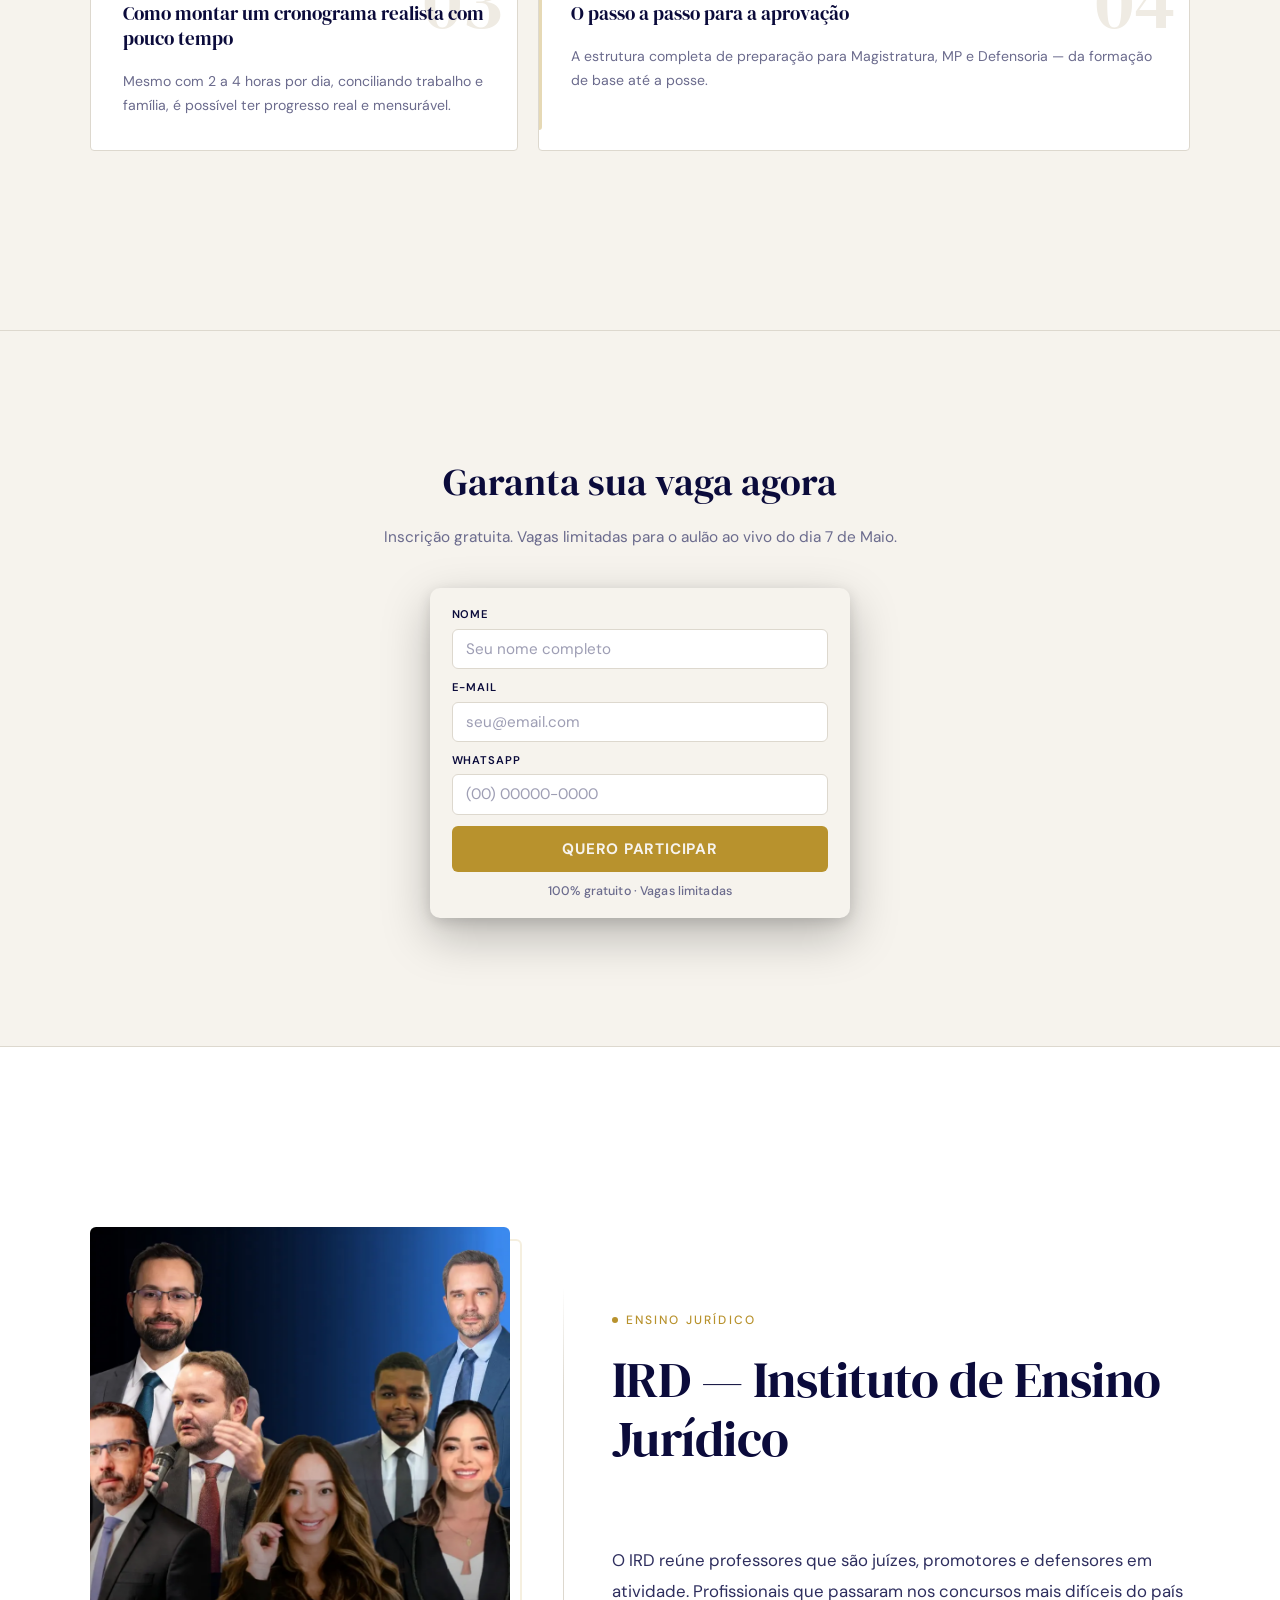
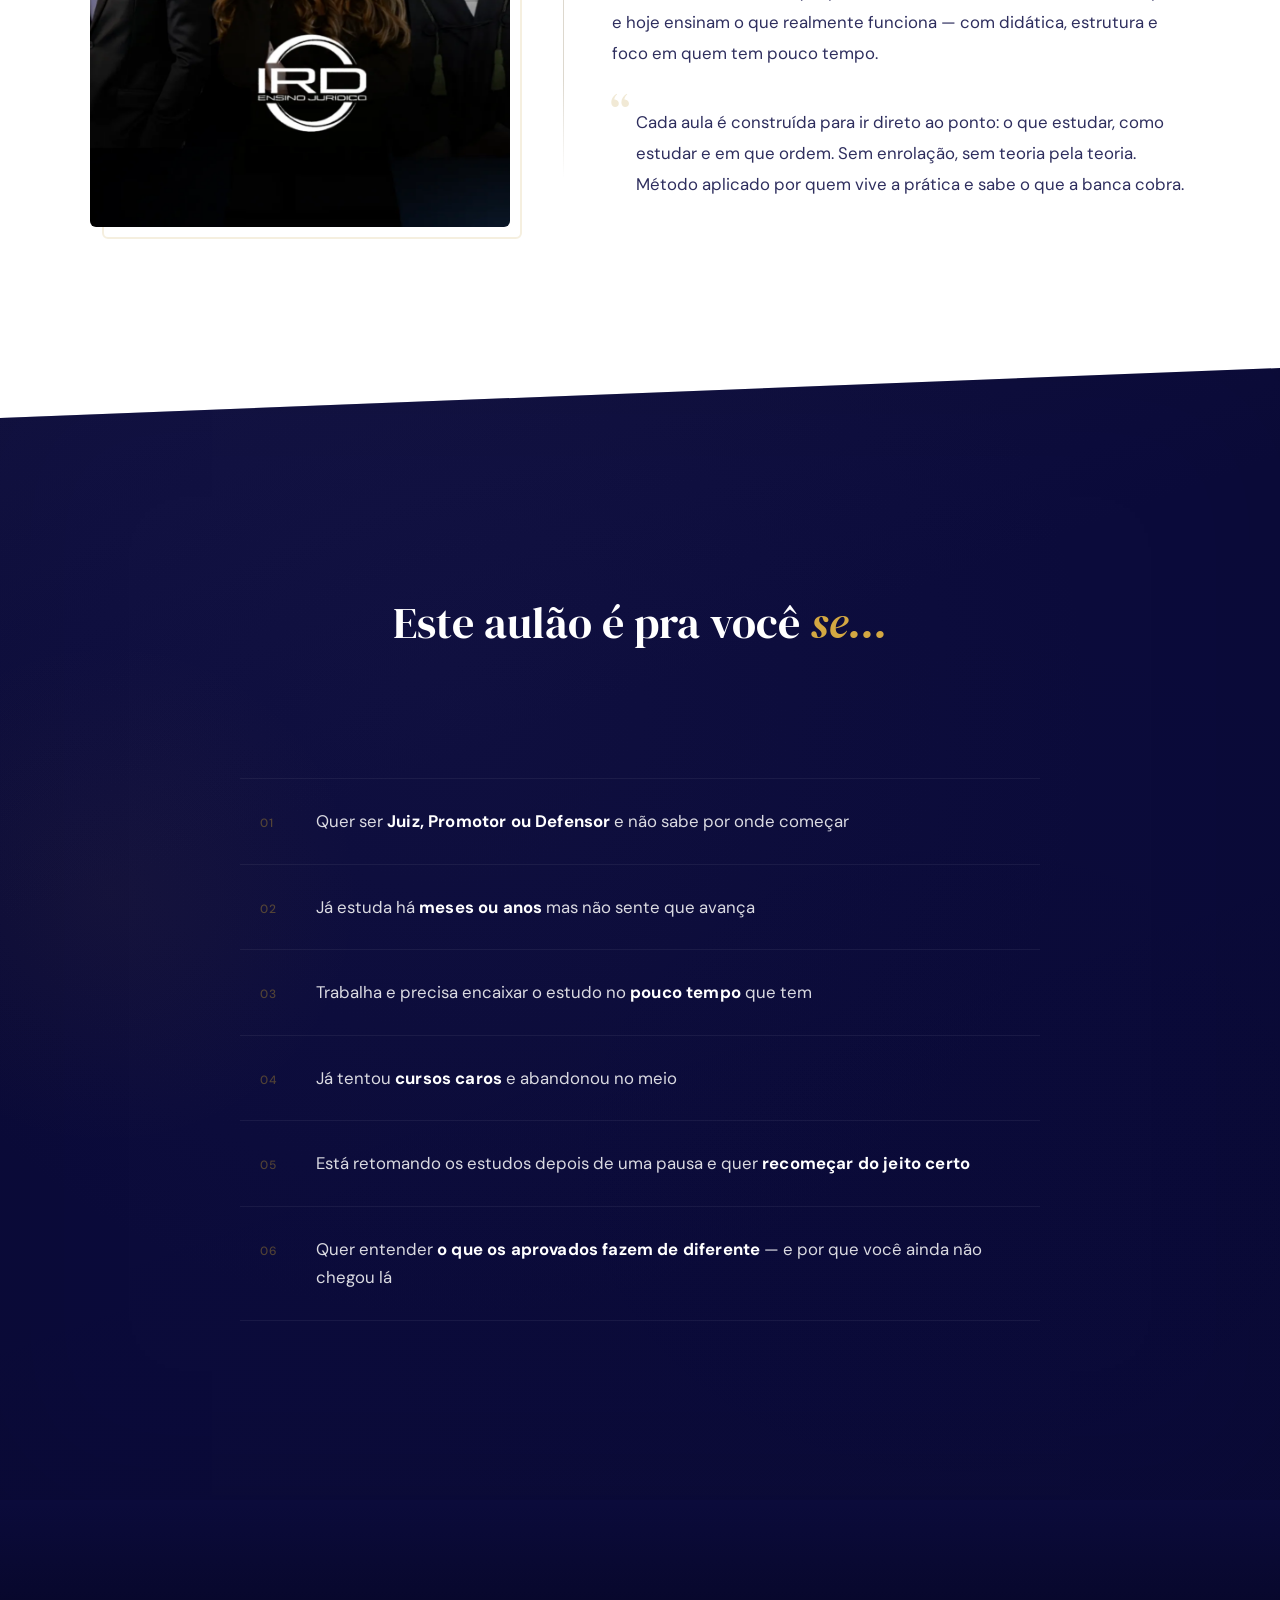
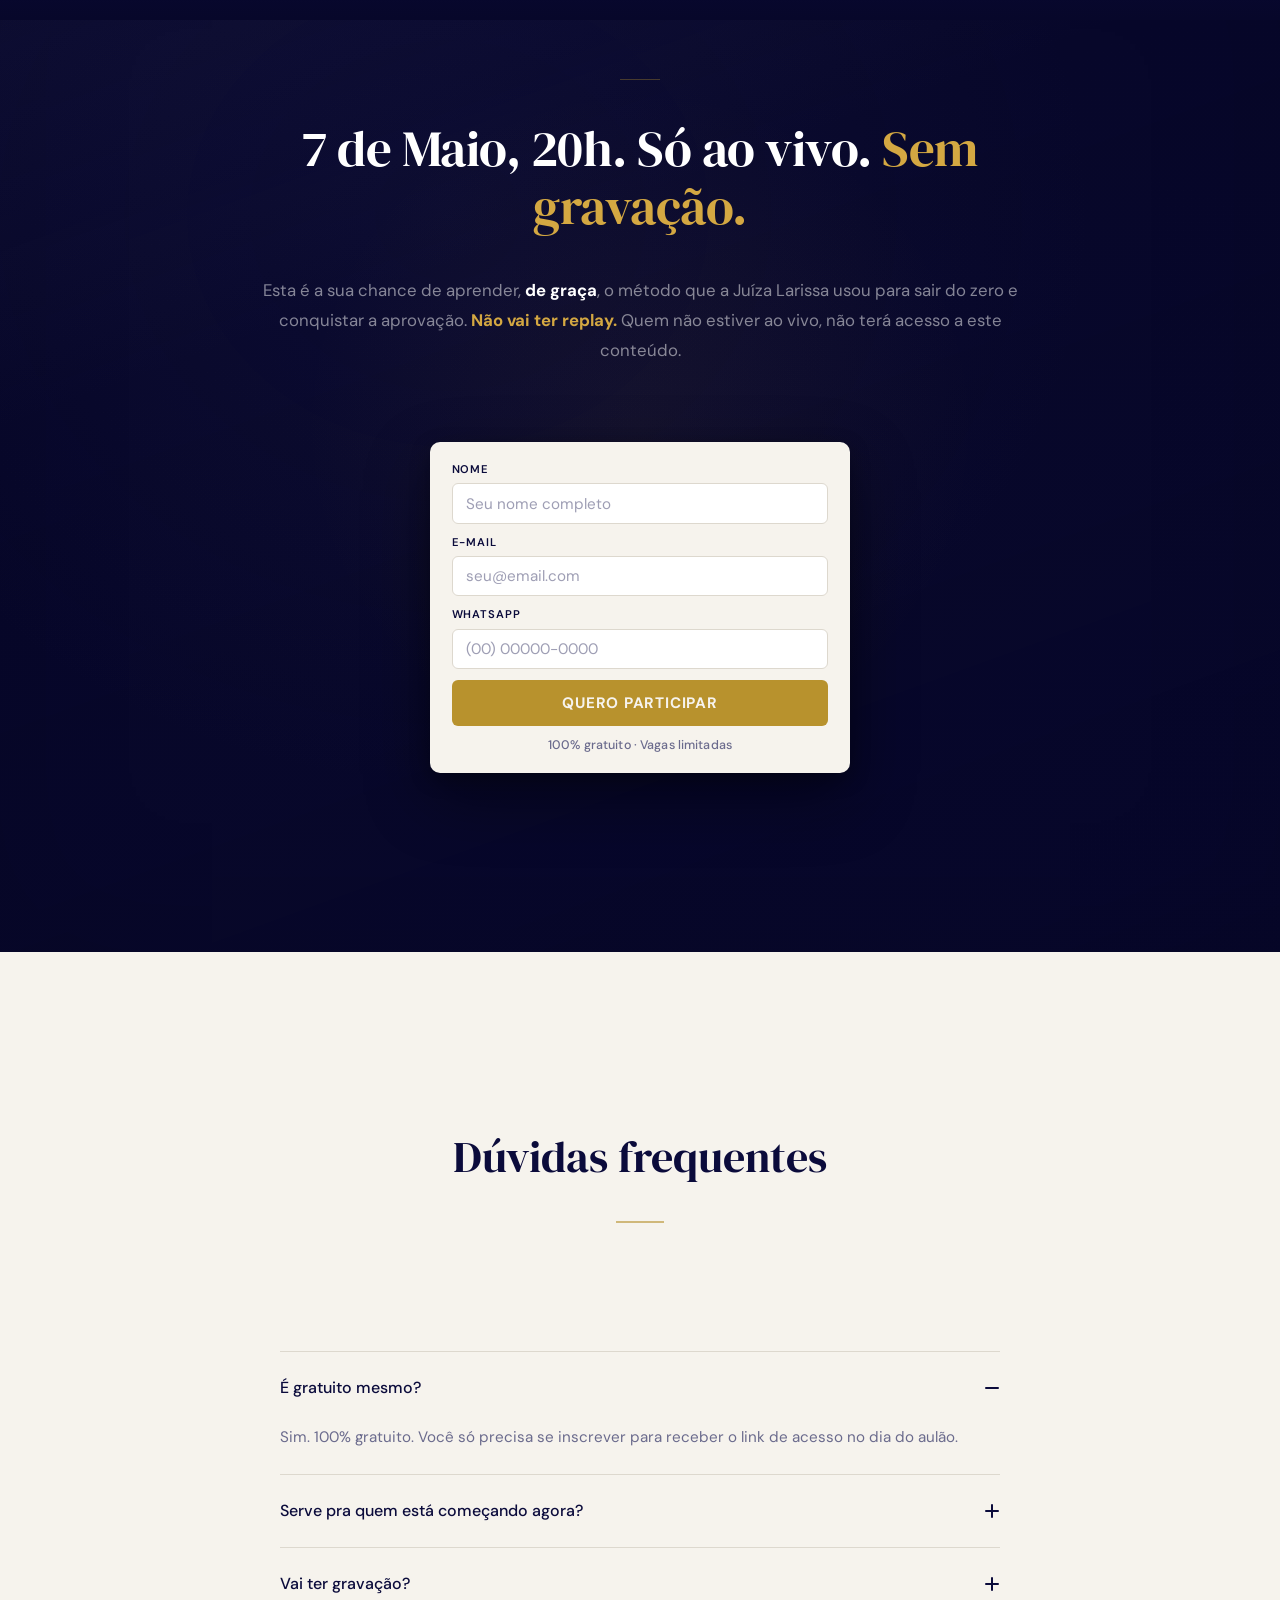
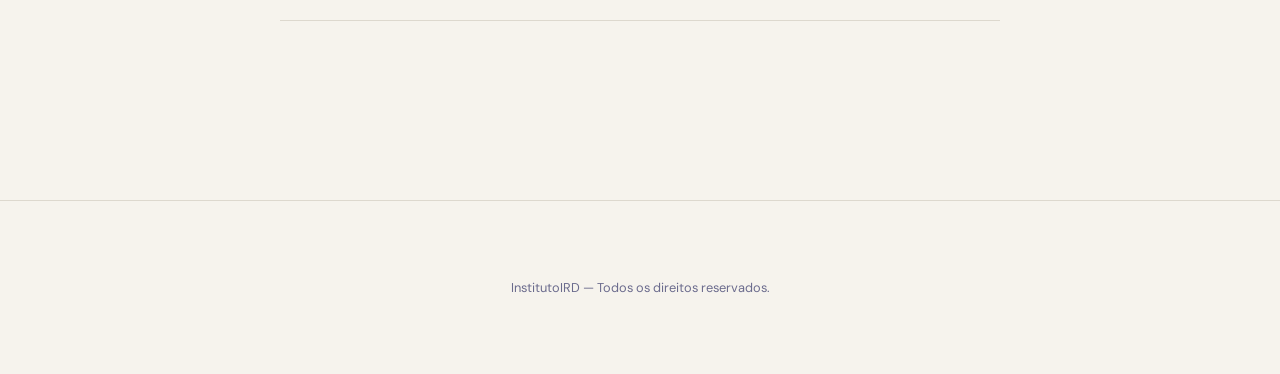
==== commit 22e48f3d: "Otimiza LP aulao: brasao 600px+fetchpriority, preload, fbevents apos load, preconnect FB+supabase" ====
--- a/lp-aulao/index.html
+++ b/lp-aulao/index.html
@@ -8,7 +8,9 @@
 
   <link rel="preconnect" href="https://fonts.googleapis.com">
   <link rel="preconnect" href="https://fonts.gstatic.com" crossorigin>
-  <link rel="dns-prefetch" href="//connect.facebook.net">
+  <link rel="preconnect" href="https://connect.facebook.net" crossorigin>
+  <link rel="dns-prefetch" href="//tqahdpasetyiwlggzhit.supabase.co">
+  <link rel="preload" as="image" href="brasao.webp" fetchpriority="high">
   <link href="https://fonts.googleapis.com/css2?family=DM+Sans:opsz,wght@9..40,400;9..40,500;9..40,700&family=DM+Serif+Display&display=swap" rel="stylesheet">
   <link rel="stylesheet" href="style.css">
 </head>
@@ -20,7 +22,7 @@
   <!-- ========== HEADER ========== -->
   <header class="header">
     <div class="header__inner">
-      <img src="brasao.webp" alt="Brasões: Defensor Público, Juiz de Direito e Promotor" class="header__brasao" width="1200" height="655">
+      <img src="brasao.webp" alt="Brasões: Defensor Público, Juiz de Direito e Promotor" class="header__brasao" width="600" height="328" fetchpriority="high" decoding="async">
     </div>
   </header>
 
@@ -257,12 +259,15 @@
     </div>
   </footer>
 
-  <script src="script.js" defer></script>
+  <!-- Meta Pixel — stub imediato (queue), fbevents.js carrega após load -->
   <script>
-  /* Meta Pixel — load after interaction or idle */
-  function loadFBPixel(){if(window._fbLoaded)return;window._fbLoaded=1;!function(f,b,e,v,n,t,s){if(f.fbq)return;n=f.fbq=function(){n.callMethod?n.callMethod.apply(n,arguments):n.queue.push(arguments)};if(!f._fbq)f._fbq=n;n.push=n;n.loaded=!0;n.version='2.0';n.queue=[];t=b.createElement(e);t.async=!0;t.src=v;s=b.getElementsByTagName(e)[0];s.parentNode.insertBefore(t,s)}(window,document,'script','https://connect.facebook.net/en_US/fbevents.js');fbq('init','1026349941870089');fbq('track','PageView')}
-  ['scroll','click','touchstart'].forEach(function(e){document.addEventListener(e,loadFBPixel,{once:true,passive:true})})
+  !function(f,b,e,v,n,t,s){if(f.fbq)return;n=f.fbq=function(){n.callMethod?n.callMethod.apply(n,arguments):n.queue.push(arguments)};if(!f._fbq)f._fbq=n;n.push=n;n.loaded=!0;n.version='2.0';n.queue=[]}(window);
+  fbq('init','1026349941870089');
+  fbq('track','PageView');
+  addEventListener('load',function(){var s=document.createElement('script');s.async=true;s.src='https://connect.facebook.net/en_US/fbevents.js';document.head.appendChild(s);});
   </script>
   <noscript><img height="1" width="1" style="display:none" src="https://www.facebook.com/tr?id=1026349941870089&ev=PageView&noscript=1"/></noscript>
+
+  <script src="script.js" defer></script>
 </body>
 </html>
